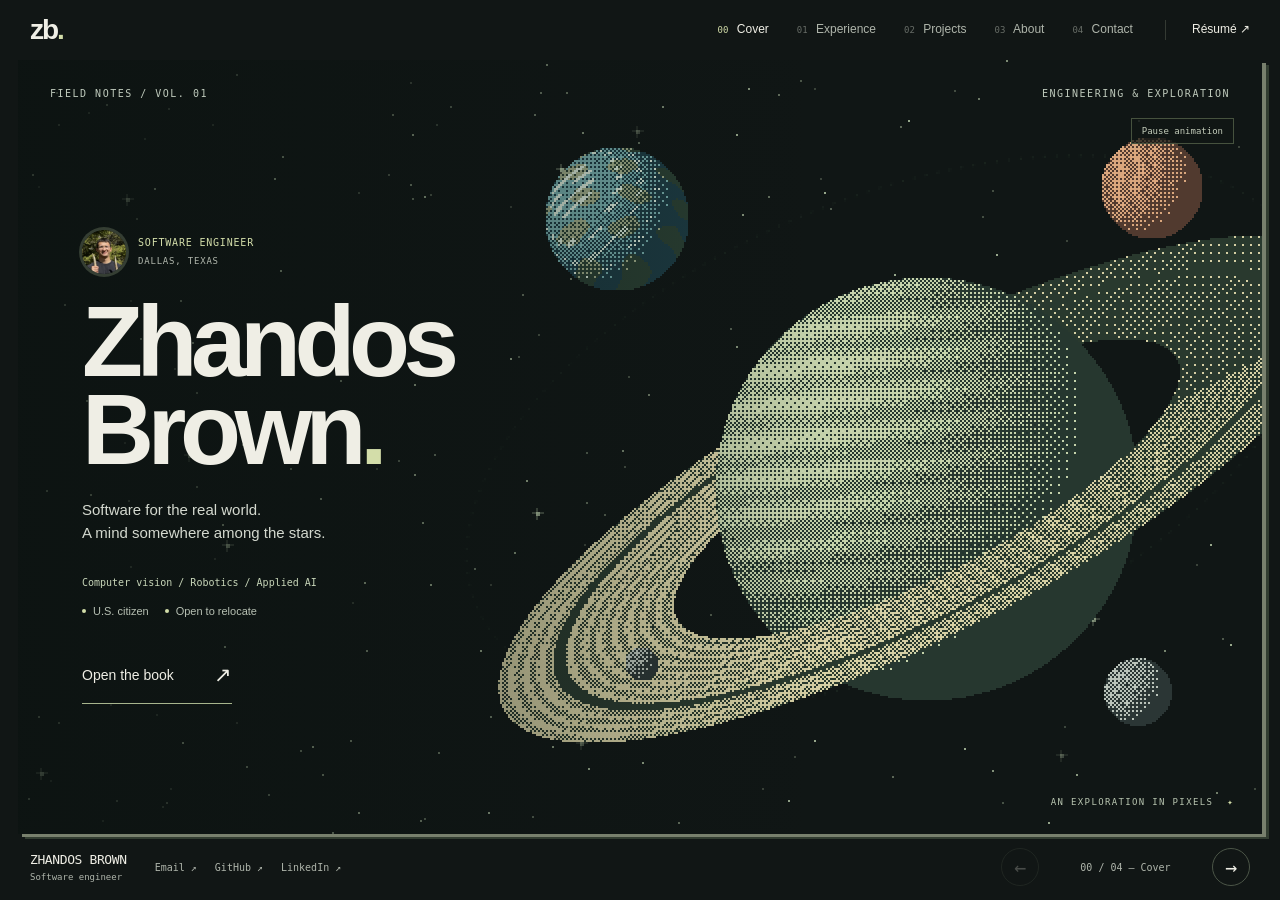
==== index.html @ 2976a990 "Turn portfolio into a book with a full-page pixel solar system" ====
<!doctype html>
<html lang="en">
<head>
  <meta charset="utf-8">
  <meta name="viewport" content="width=device-width, initial-scale=1">
  <meta name="theme-color" content="#141715">
  <meta name="description" content="Zhandos Brown is a software engineer working across mobile applications, robotics, and interactive tools. Explore projects, experience, and technical work.">
  <meta property="og:title" content="Zhandos Brown — Software Engineer">
  <meta property="og:description" content="Mobile applications, robotics, and interactive tools. Selected projects and experience.">
  <meta property="og:type" content="website">
  <title>Zhandos Brown — Software Engineer</title>
  <link rel="icon" type="image/svg+xml" href="data:image/svg+xml,%3Csvg xmlns='http://www.w3.org/2000/svg' viewBox='0 0 64 64'%3E%3Crect width='64' height='64' rx='12' fill='%232d4938'/%3E%3Ctext x='32' y='42' text-anchor='middle' fill='white' font-family='Arial,sans-serif' font-size='29' font-weight='700'%3EZB%3C/text%3E%3C/svg%3E">
  <link rel="stylesheet" href="styles.css?v=20260930-space">
  <link rel="stylesheet" href="book.css?v=20261002-book">
  <script src="book.js?v=20261002-book" defer></script>
  <script src="script.js?v=20261002-book" defer></script>
</head>
<body>
  <a class="skip-link" href="#main">Skip to content</a>
  <header class="site-header">
    <a class="identity" href="#top" aria-label="Zhandos Brown, back to top">zb<span>.</span></a>
    <nav aria-label="Chapters">
      <a href="#top"><span>00</span> Cover</a>
      <a href="#experience"><span>01</span> Experience</a>
      <a href="#projects"><span>02</span> Projects</a>
      <a href="#about"><span>03</span> About</a>
      <a href="#contact"><span>04</span> Contact</a>
    </nav>
    <a class="resume-link" href="Zhandos-Brown-resume.pdf" target="_blank" rel="noopener">Résumé <span aria-hidden="true">↗</span><span class="sr-only"> (PDF, opens in a new tab)</span></a>
  </header>
  <main id="main" aria-label="Portfolio book">
    <section class="intro book-page" id="top" aria-labelledby="intro-title">
      <div class="cover-edition" aria-hidden="true">FIELD NOTES / VOL. 01<span>ENGINEERING &amp; EXPLORATION</span></div>
      <div class="intro-content">
        <div class="hello"><div class="portrait-frame"><img class="portrait" src="zhandos-brown.webp" alt="Portrait of Zhandos Brown" width="900" height="1200" fetchpriority="high"></div><p class="eyebrow">Software engineer<br><span>Dallas, Texas</span></p></div>
        <h1 id="intro-title">Zhandos<br> Brown<span>.</span></h1>
        <p class="intro-copy">Software for the real world.<br>A mind somewhere among the stars.</p>
        <p class="focus">Computer vision / Robotics / Applied AI</p>
        <ul class="availability" aria-label="Location and work eligibility"><li>U.S. citizen</li><li>Open to relocate</li></ul>
        <a class="open-book" href="#experience">Open the book <span aria-hidden="true">↗</span></a>
      </div>
      <figure class="space-scene" aria-label="A full-page pixel-art solar system with a ringed planet, a blue world, a rust-colored planet, moons, and drifting stars">
        <canvas id="space" width="800" height="500" aria-hidden="true"></canvas>
        <figcaption>AN EXPLORATION IN PIXELS<span aria-hidden="true">✦</span></figcaption>
        <button id="motion-toggle" type="button" aria-pressed="false" hidden>Pause animation</button>
      </figure>
    </section>

      <section id="experience" class="section book-page" aria-labelledby="experience-title">
        <div class="section-heading"><p class="eyebrow">01 / Experience</p><h2 id="experience-title">Experience</h2></div>
        <article class="job"><div class="job-heading"><h3 class="entry-title"><img class="brand-logo" src="logos/carpot.ico" alt="" width="36" height="36" loading="lazy" decoding="async"><span class="title-text">BumpAutos <span class="company-note">/ CarPot</span></span></h3><p class="date">Jan – Mar 2026</p></div><p class="role">Software Engineer Co-op, Mobile <span>· Remote</span></p><ul><li>Delivered 30+ React Native screens, translating product requirements and Figma designs into reusable components.</li><li>Built typed GraphQL data flows and secure authentication across a 600+ file TypeScript codebase.</li></ul><p class="stack">React Native · GraphQL · TanStack Query · Redux Toolkit</p></article>
        <article class="job"><div class="job-heading"><h3 class="entry-title"><img class="brand-logo" src="logos/fidelity.ico" alt="" width="36" height="36" loading="lazy" decoding="async"><span class="title-text">Fidelity Investments</span></h3><p class="date">Jun – Aug 2025</p></div><p class="role">Mobile Software Engineer Intern <span>· Merrimack, NH</span></p><ul><li>Reduced document-rendering latency by 70%, from 300 ms to 90 ms, across 100K+ daily sessions in NetBenefits Health.</li><li>Improved offline reliability by migrating GraphQL document APIs to REST across Swift, Java, Node.js, and SQL systems.</li></ul><p class="stack">SwiftUI · Swift · REST APIs · Java · SQL</p></article>
        <article class="job"><div class="job-heading"><h3 class="entry-title"><img class="brand-logo" src="logos/bu.png" alt="" width="36" height="36" loading="lazy" decoding="async"><span class="title-text">Boston University</span></h3><p class="date">Jun 2023 – May 2025</p></div><p class="role">Research Software Engineer <span>· College of Engineering</span></p><ul><li>Built a ROS 2 three-drone perception system on NVIDIA Jetson, processing 500GB+ of daily sensor data with sub-50 ms latency and sub-2 mm localization.</li><li>Achieved 94% road-defect detection accuracy across 50K+ image frames and 64 km using PyTorch and YOLO.</li></ul><p class="stack">ROS 2 · C++ · PyTorch · PCL · Open3D</p><p class="job-context">Autonomous road-assessment work with the 80edays drone systems team.</p></article>
            <article class="job compact"><div class="job-heading"><h3 class="entry-title"><img class="brand-logo" src="logos/spark.png" alt="" width="36" height="36" loading="lazy" decoding="async"><span class="title-text">Spark! Innovation Apprenticeship</span></h3><p class="date">Jan – May 2024</p></div><p class="role">Software Developer, Backend & ML</p><p>Developed traffic-aware route optimization with a deep Q-network trained on 20K trip records, reducing average trip duration by three minutes.</p></article>
            <article class="job compact"><div class="job-heading"><h3 class="entry-title"><img class="brand-logo" src="logos/microsoft.png" alt="" width="36" height="36" loading="lazy" decoding="async"><span class="title-text">Microsoft for Startups</span></h3><p class="date">Sep 2023 – Aug 2024</p></div><p class="role">AI Software Developer</p><p>Received funding to develop applications using large language models.</p></article>
            <article class="job compact"><div class="job-heading"><h3 class="entry-title"><img class="brand-logo" src="logos/nfactorial.ico" alt="" width="36" height="36" loading="lazy" decoding="async"><span class="title-text">nFactorial Incubator</span></h3><p class="date">Jun – Aug 2023</p></div><p class="role">AI Software Developer</p><p>Built and launched MyGapMentor through an incubator that accepted 2.3% of 4,500 applicants. The platform helped 50+ students receive college offers and secured $50K in funding.</p></article>
            <article class="job compact"><div class="job-heading"><h3 class="entry-title"><img class="brand-logo" src="logos/nfactorial.ico" alt="" width="36" height="36" loading="lazy" decoding="async"><span class="title-text">nFactorial Incubator</span></h3><p class="date">Jun – Aug 2022</p></div><p class="role">Software Developer</p><p>Built and launched GeoTab, a Chrome extension for learning flags, capitals, and geography.</p></article>
            <article class="job compact"><div class="job-heading"><h3 class="entry-title"><img class="brand-logo brand-logo-wide" src="logos/ghrcca-wordmark.png" alt="" width="36" height="36" loading="lazy" decoding="async"><span class="title-text">Global Health Research Center of Central Asia</span></h3><p class="date">Jun – Aug 2021</p></div><p class="role">Software Developer Intern</p><p>Developed a research website and digitized 400+ studies to make health research accessible online.</p></article>
            <article class="job compact"><div class="job-heading"><h3 class="entry-title"><img class="brand-logo" src="logos/gradcompleks.png" alt="" width="36" height="36" loading="lazy" decoding="async"><span class="title-text">Gradcompleks Architectural</span></h3><p class="date">Jun – Aug 2020</p></div><p class="role">3D Design Intern</p><p>Modeled 5,600 km² of Kazakhstani terrain in 3ds Max using satellite data and architectural blueprints.</p></article>
      </section>

      <section id="projects" class="section book-page" aria-labelledby="projects-title">
        <div class="section-heading"><p class="eyebrow">02 / Projects</p><h2 id="projects-title">Things I’ve built</h2></div>
        <div class="project-grid">
        <article class="project featured">
          <div class="project-meta"><span>Robotics & visualization</span><span class="project-number" aria-hidden="true">01</span></div>
          <h3 class="entry-title"><a href="https://zhandolia.github.io/kinetic-robotics-studio/"><img class="brand-logo" src="logos/kinetic.svg" alt="" width="36" height="36" loading="lazy" decoding="async"><span class="title-text">Kinetic Robotics Studio</span> <span aria-hidden="true">↗</span></a></h3>
          <p>A browser workspace for exploring synchronized camera and LiDAR data. Two calibrated camera views, 3D point clouds, overlays, and playback make sensor geometry easier to inspect.</p>
          <p class="project-proof">4,488 3D points per frame · 42 shared validation fixtures</p>
          <p class="stack">React <span>·</span> TypeScript <span>·</span> Three.js <span>·</span> Python</p>
        </article>
        <article class="project featured">
          <div class="project-meta"><span>Computer vision & sports</span><span class="project-number" aria-hidden="true">02</span></div>
          <h3 class="entry-title"><a href="https://zhandolia.github.io/ring-dynamics/"><span class="brand-monogram brand-symbol" aria-hidden="true">&#129354;</span><span class="title-text">Ring Dynamics</span> <span aria-hidden="true">↗</span></a></h3>
          <p>A boxing biomechanics and video-analysis platform that tracks strikes and compares fighter performance. C++ and Python inference connects to a Next.js and FastAPI dashboard.</p>
          <p class="project-proof">23 metrics at 60 FPS · 200+ hours of annotated footage</p>
          <p class="stack">Next.js <span>·</span> FastAPI <span>·</span> C++ <span>·</span> Python</p>
        </article>
            <article class="project"><div class="project-meta"><span>Pose estimation &amp; fitness</span><span class="project-number" aria-hidden="true">03</span></div><h3 class="entry-title"><a href="https://zhandolia.github.io/Muscle-Intelligence/"><img class="brand-logo" src="logos/muscle.svg" alt="" width="36" height="36" loading="lazy" decoding="async"><span class="title-text">Muscle Intelligence</span> <span aria-hidden="true">↗</span></a></h3><p>A mobile fitness prototype exploring pose estimation and exercise-form feedback. Try the browser demo with sample videos, prerecorded skeleton overlays, and comparisons between attempts.</p><p class="stack">TensorFlow · OpenCV · React Native</p></article>
            <article class="project"><div class="project-meta"><span>Mobility &amp; mobile</span><span class="project-number" aria-hidden="true">04</span></div><h3 class="entry-title"><a href="drivmi/"><img class="brand-logo brand-logo-wide" src="logos/drivmi.png" alt="" width="60" height="36" loading="lazy" decoding="async"><span class="title-text">DrivMi</span> <span aria-hidden="true">↗</span></a></h3><p>A designated-driver app for getting passengers and their own cars home. Explore rider and driver views, nearby matching, pickup-code confirmation, and a complete sample trip in the browser demo.</p><p class="stack">React Native · Expo · Firebase · Google Maps</p></article>
            <article class="project"><div class="project-meta"><span>Voice AI &amp; storytelling</span><span class="project-number" aria-hidden="true">05</span></div><h3 class="entry-title"><a href="https://zhandolia.github.io/oqiga.ai/"><img class="brand-logo" src="logos/oqiga.ico" alt="" width="36" height="36" loading="lazy" decoding="async"><span class="title-text">OQIGA.AI</span> <span aria-hidden="true">↗</span></a></h3><p>A storytelling platform with a browser story library and device narration, plus a self-hosted parent-voice studio. Awarded <a href="https://seas.harvard.edu/news/day-ai-devices">third place at MakeHarvard 2024</a>, as featured by Harvard SEAS.</p><p class="stack">React · FastAPI · Voice synthesis</p></article>
            <article class="project"><div class="project-meta"><span>Education &amp; opportunity</span><span class="project-number" aria-hidden="true">06</span></div><h3 class="entry-title"><a href="https://zhandolia.github.io/MyGapMentor/"><img class="brand-logo" src="logos/mygapmentor.ico" alt="" width="36" height="36" loading="lazy" decoding="async"><span class="title-text">MyGapMentor</span> <span aria-hidden="true">↗</span></a></h3><p>A gap-year workspace for finding opportunities, building a weekly plan, and tracking applications and accomplishments. Includes daily opportunity feeds and a mentor guide with no API key required.</p><p class="stack">React · Vite · Python · GitHub Actions</p></article>
            <article class="project"><div class="project-meta"><span>Multiplayer &amp; generative AI</span><span class="project-number" aria-hidden="true">07</span></div><h3 class="entry-title"><a href="https://github.com/wjorgensen/funny-game"><img class="brand-logo" src="logos/funnygame.ico" alt="" width="36" height="36" loading="lazy" decoding="async"><span class="title-text">FunnyGame</span> <span aria-hidden="true">↗</span></a></h3><p>A multiplayer storytelling game where prompts become AI-generated images, passed between players for unexpected interpretations.</p><p class="stack">Next.js · Socket.IO · OpenAI API</p></article>
            <article class="project"><div class="project-meta"><span>Geography &amp; learning</span><span class="project-number" aria-hidden="true">08</span></div><h3 class="entry-title"><a href="https://chromewebstore.google.com/detail/geotab/ifcklilffcpllkallhdaanealofknahe"><img class="brand-logo" src="logos/geotab.png" alt="" width="36" height="36" loading="lazy" decoding="async"><span class="title-text">GeoTab</span> <span aria-hidden="true">↗</span></a></h3><p>A Chrome extension that turns learning flags, capitals, and country locations into a geography game.</p><p class="stack">Chrome extension · Geography education</p></article>
            <article class="project"><div class="project-meta"><span>Physics &amp; simulation</span><span class="project-number" aria-hidden="true">09</span></div><h3 class="entry-title"><a href="https://github.com/zhandolia/nbody"><span class="brand-monogram" aria-hidden="true">NB</span><span class="title-text">N-Body Simulation</span> <span aria-hidden="true">↗</span></a></h3><p>A solar-system simulation combining mathematical modeling, planet visuals, and sound.</p><p class="stack">Java · Physics simulation</p></article>
        </div>
      </section>

      <section id="about" class="section book-page" aria-labelledby="about-title">
        <div class="section-heading"><p class="eyebrow">03 / About</p><h2 id="about-title">Beyond the keyboard</h2></div>
        <div class="about-intro"><p>I’m from Kazakhstan and based in Dallas. My path into software began with high school robotics and grew into work on mobile products, computer vision, and tools for understanding the physical world.</p>
        <p>Outside of engineering, I love photography, design, and skiing. I’m drawn to both making things and getting outside to see a little more of the world.</p></div>
        <ul class="interests" aria-label="Personal interests"><li><span aria-hidden="true">▣</span> Photography</li><li><span aria-hidden="true">✳</span> Design</li><li><span aria-hidden="true">△</span> Skiing</li></ul>
        <div class="education"><div><h3 class="entry-title"><img class="brand-logo" src="logos/bu.png" alt="" width="36" height="36" loading="lazy" decoding="async"><span class="title-text">Boston University</span></h3><p>B.S. Applied Mathematics</p></div><span class="date">Class of 2026</span><p class="coursework">Robotics &amp; Autonomous Systems · Linear Algebra · Probability · Mathematical Statistics · Analysis of Variance · Data Science in R · Linear Models · Introduction to Analysis II · Introduction to Stochastic Processes · Foundations of Mathematics</p></div>
        <h3 class="skills-title">Tools I work with</h3>
        <dl class="skills"><div><dt>Languages</dt><dd>TypeScript, JavaScript, Python, C++, Swift, Java, SQL</dd></div><div><dt>Interfaces</dt><dd>React, Next.js, React Native, SwiftUI, Three.js, WebGL</dd></div><div><dt>Backend & data</dt><dd>FastAPI, Node.js, REST, GraphQL, PostgreSQL, NumPy, Pydantic, Zod</dd></div><div><dt>Robotics & tools</dt><dd>ROS 2, PCL, Open3D, Linux, Git, Docker, AWS, automated testing, CI/CD</dd></div></dl>
      </section>

      <section id="contact" class="section contact book-page" aria-labelledby="contact-title">
        <div class="section-heading"><p class="eyebrow">04 / Contact</p><h2 id="contact-title">The next chapter<br>starts with a hello.</h2></div>
        <p>For engineering opportunities, collaborations, or a conversation about something you’re building.</p>
        <a class="email" href="mailto:zhandos@bu.edu">zhandos@bu.edu <span aria-hidden="true">↗</span></a>
        <div class="contact-links"><a href="https://github.com/zhandolia">GitHub</a><a href="https://www.linkedin.com/in/zhanbrown/">LinkedIn</a><a href="Zhandos-Brown-resume.pdf" download>Download résumé <span class="sr-only">(PDF)</span></a></div>
      </section>
  </main>
  <footer class="book-footer">
    <a class="footer-name" href="#top">ZHANDOS BROWN<span>Software engineer</span></a>
    <div class="footer-social"><a href="mailto:zhandos@bu.edu">Email ↗</a><a href="https://github.com/zhandolia">GitHub ↗</a><a href="https://www.linkedin.com/in/zhanbrown/">LinkedIn ↗</a></div>
    <div class="book-controls" hidden>
      <button id="previous-page" type="button" aria-label="Previous page">←</button>
      <span id="page-indicator" aria-live="polite" aria-atomic="true">00 / 04 — Cover</span>
      <button id="next-page" type="button" aria-label="Next page">→</button>
    </div>
  </footer>
</body>
</html>
---- styles.css ----
:root{color-scheme:dark;--bg:#141715;--panel:#1a1e1b;--ink:#eeeee5;--muted:#afb5ab;--accent:#c5dfa5;--line:#343a33;--mono:'Cascadia Code','SFMono-Regular',Consolas,monospace;font-family:Inter,'Segoe UI',Arial,sans-serif;background:var(--bg);color:var(--ink);font-synthesis:none}
*{box-sizing:border-box}html{scroll-behavior:smooth;scroll-padding-top:100px}body{margin:0;font-size:15px;line-height:1.65}a{color:inherit;text-underline-offset:4px;text-decoration-thickness:1px}a:hover{color:var(--accent)}a:focus-visible,button:focus-visible{outline:2px solid var(--accent);outline-offset:5px}button{font:inherit}::selection{background:#c5dfa5;color:#141715}.sr-only{position:absolute;width:1px;height:1px;padding:0;margin:-1px;overflow:hidden;clip:rect(0,0,0,0);white-space:nowrap;border:0}.skip-link{position:fixed;left:20px;top:-80px;padding:10px 18px;background:var(--accent);color:var(--bg);z-index:10}.skip-link:focus{top:10px}
.site-header{max-width:1064px;padding:14px 32px;margin:auto;display:flex;align-items:center;gap:32px;position:sticky;top:0;z-index:5;background:#141715f5;border-bottom:1px solid var(--line);backdrop-filter:blur(12px)}.identity{font-size:28px;font-weight:750;letter-spacing:-2px;line-height:1;text-decoration:none}.identity span,h1>span{color:var(--accent)}nav{display:flex;gap:26px;margin-left:auto}nav a,.resume-link{font-size:13px;text-decoration:none}nav a{color:var(--muted)}nav a[aria-current]{color:var(--accent)}.resume-link{border-left:1px solid var(--line);padding-left:26px}
main{max-width:1000px;margin:auto}.intro{display:grid;grid-template-columns:1.14fr 1fr;gap:8px;align-items:center;padding:46px 0 40px;min-height:450px}.hello{display:flex;align-items:center;gap:16px}.eyebrow{font-family:var(--mono);font-size:11px;line-height:1.8;letter-spacing:.08em;text-transform:uppercase;color:var(--accent);margin:0}.hello .eyebrow span{color:var(--muted);font-size:10px}.portrait-frame{position:relative;width:64px;aspect-ratio:1;border-radius:50%;overflow:hidden;flex-shrink:0;box-shadow:0 0 0 3px #353e33}.portrait{position:absolute;display:block;width:368.182%;max-width:none;height:auto;left:-158.636%;top:-215.909%}h1{font-size:clamp(35px,4.2vw,54px);line-height:1.08;letter-spacing:-2.3px;font-weight:600;margin:23px 0 17px}p{margin:0 0 12px}.intro-copy{max-width:455px;color:var(--muted);font-size:16px;line-height:1.7}.focus{font-family:var(--mono);font-size:11px;color:var(--accent);margin:18px 0 12px}.availability{list-style:none;padding:0;display:flex;flex-wrap:wrap;gap:8px 18px;margin:0;color:var(--muted);font-size:12px}.availability li{display:flex;align-items:center;gap:7px}.availability li:before{content:'';width:4px;height:4px;background:var(--accent);border-radius:50%}.intro-links{display:flex;gap:23px;margin-top:23px;font-size:13px}.intro-links a{text-decoration:none}
.space-scene{position:relative;margin:0;min-width:0;align-self:stretch;display:flex;align-items:center;justify-content:center;flex-direction:column;overflow:hidden}#space{display:block;width:100%;height:auto;image-rendering:pixelated;aspect-ratio:400/340}.space-scene figcaption{position:absolute;bottom:24px;left:0;width:100%;text-align:center;font:10px var(--mono);color:var(--muted);letter-spacing:.03em}.space-scene figcaption span{color:var(--accent);padding-right:8px}#motion-toggle{position:absolute;right:10px;top:8px;background:var(--bg);color:var(--muted);border:1px solid var(--line);padding:5px 8px;font:10px var(--mono);cursor:pointer}#motion-toggle:hover{color:var(--ink);border-color:var(--accent)}[hidden]{display:none!important}
.section{padding:38px 0 12px;border-top:1px solid var(--line)}.section-heading{display:flex;align-items:baseline;justify-content:space-between;gap:20px;margin-bottom:23px}.section-heading .eyebrow{order:2;color:var(--muted);font-size:10px}h2{font-size:25px;font-weight:550;letter-spacing:-.8px;line-height:1.3;margin:0}h3{font-size:16px;line-height:1.4;font-weight:600;margin:0}.entry-title,.entry-title>a{display:flex;align-items:center;gap:12px;min-width:0}.entry-title>a{width:100%;text-decoration:none}.title-text{min-width:0}.entry-title>a>span:last-child:not(.title-text){margin-left:auto;color:var(--muted);font-size:14px}.brand-logo,.brand-monogram{width:32px;height:32px;flex:0 0 32px;object-fit:contain;border-radius:6px;background:#f0f1ea;padding:4px}.brand-logo-wide{width:44px;flex-basis:44px;padding:3px}.brand-monogram{display:inline-flex;justify-content:center;align-items:center;background:#303b2a;color:var(--accent);font:11px var(--mono)}.brand-symbol{font-size:19px;background:#f0f1ea}.company-note{font-weight:400;color:var(--muted)}
.job{position:relative;padding:19px 0 21px 170px;border-bottom:1px solid var(--line)}.job:first-of-type{padding-top:0}.job:last-child{border-bottom:0}.job-heading{display:flex;align-items:center;gap:15px}.date{font-family:var(--mono);font-size:11px;color:var(--muted);white-space:nowrap}.job .date{position:absolute;left:0;top:25px}.job:first-of-type .date{top:6px}.role{font-size:12px;margin:6px 0 9px;color:var(--accent)}.role span{color:var(--muted)}.job ul{margin:0 0 8px;padding-left:16px;color:var(--muted);font-size:13px;line-height:1.65}.job li+li{margin-top:3px}.job.compact>p:not(.role){color:var(--muted);font-size:13px;margin:0;line-height:1.65}.stack{font-family:var(--mono);font-size:10px;line-height:1.8;color:var(--muted);margin:9px 0 0}.job-context{font-size:11px;color:var(--muted);margin:6px 0 0}
.project-grid{display:grid;grid-template-columns:repeat(3,minmax(0,1fr));gap:12px;margin-bottom:20px}.project{display:flex;flex-direction:column;padding:20px 18px;background:var(--panel);border:1px solid var(--line);border-radius:5px;transition:border-color .2s}.project:focus-within,.project:hover{border-color:#789167}.project h3{font-size:14px;margin-bottom:13px}.project p:not(.stack){color:var(--muted);font-size:13px;line-height:1.75;margin:0 0 13px}.project .stack{margin-top:auto;font-size:9px;padding-top:6px}.project .project-proof{color:var(--accent)!important;font-size:10px!important}.project-meta{font:9px var(--mono);display:flex;justify-content:space-between;color:var(--accent);margin-bottom:13px}.project-number{color:var(--muted)}.featured{border-top:2px solid #80976c}.project p a{color:var(--ink)}
.about-intro{display:grid;grid-template-columns:1fr 1fr;gap:30px;color:var(--muted);font-size:14px}.interests{display:flex;list-style:none;gap:12px;padding:0;margin:10px 0 28px}.interests li{border:1px solid var(--line);padding:6px 14px;font:11px var(--mono);color:var(--ink)}.interests span{color:var(--accent);margin-right:8px}.education{display:grid;grid-template-columns:1fr auto;gap:12px;border-top:1px solid var(--line);padding-top:22px;margin-bottom:25px}.education>div>p{font-size:12px;color:var(--muted);margin:6px 0 0 44px}.education>.date{padding-top:8px}.coursework{grid-column:1/-1;color:var(--muted);font-size:11px;line-height:1.9;margin-bottom:0}.skills-title{font-size:13px}.skills{display:grid;grid-template-columns:1fr 1fr;gap:16px 30px;margin:15px 0 28px}.skills dt{font:10px var(--mono);color:var(--accent);margin-bottom:4px}.skills dd{font-size:12px;color:var(--muted);margin:0}
.contact{padding-bottom:30px}.contact>p{color:var(--muted);font-size:13px}.email{display:inline-block;font-size:28px;letter-spacing:-.6px;margin:1px 0 16px;text-decoration:none}.email span{color:var(--accent)}.contact-links{display:flex;gap:24px;font-size:12px}.contact-links a{text-decoration:none}footer{display:flex;justify-content:space-between;padding:22px 0 28px;border-top:1px solid var(--line);color:var(--muted);font:10px var(--mono)}footer a{text-decoration:none}
@media(min-width:1500px){main{max-width:1040px}.site-header{max-width:1104px}.intro{min-height:480px}}
@media(max-width:1100px){main{margin:0 32px}.site-header{margin:0 0}.intro{gap:0}.project-grid{grid-template-columns:repeat(2,minmax(0,1fr))}}
@media(max-width:650px){html{scroll-padding-top:105px}.site-header{padding:12px 20px;gap:14px;flex-wrap:wrap}.identity{font-size:24px}.resume-link{margin-left:auto;border:0;padding:0;font-size:12px}nav{order:3;flex-basis:100%;justify-content:space-between;gap:14px}nav a{font-size:12px}main{margin:0 20px}.intro{grid-template-columns:1fr;padding:28px 0 14px;gap:0;min-height:0}.intro-content{position:relative;z-index:1}h1{font-size:40px;margin-top:20px;letter-spacing:-1.8px}.intro-copy{font-size:14px;max-width:440px}.focus{font-size:10px;line-height:1.9;margin-top:15px}.intro-links{margin-top:18px}.space-scene{height:230px;margin-top:12px}.space-scene canvas{width:320px;max-width:100%;height:272px;flex-shrink:0}.space-scene figcaption{bottom:7px;font-size:9px}#motion-toggle{top:8px;right:0}.section{padding-top:27px}.section-heading{gap:12px;margin-bottom:21px}h2{font-size:23px}.section-heading .eyebrow{font-size:9px;letter-spacing:0}.job{padding:17px 0 19px}.job-heading{display:block}.job .date,.job:first-of-type .date{position:static;font-size:10px;margin:5px 0 0 44px}.role{font-size:11px;margin-top:4px}.job ul,.job.compact>p:not(.role){font-size:12px}.job h3{font-size:14px}.brand-logo-wide{width:32px;flex-basis:32px}.project-grid{gap:10px}.project{padding:16px 14px}.project h3{font-size:14px}.project-grid{grid-template-columns:1fr}.project p:not(.stack){font-size:13px}.project .stack{font-size:10px}.project-meta{font-size:9px}.about-intro{grid-template-columns:1fr;gap:0;font-size:13px}.interests{gap:7px;flex-wrap:wrap;margin-top:7px}.interests li{padding:6px 10px;font-size:10px}.education{gap:8px}.education h3{font-size:14px}.education>.date{font-size:9px}.skills{grid-template-columns:1fr;gap:14px}.email{font-size:26px}.contact-links{gap:18px;font-size:11px}footer{font-size:9px;gap:12px}}
@media(prefers-reduced-motion:reduce){html{scroll-behavior:auto}*,*::before,*::after{transition:none!important}}
---- book.css ----
/* A viewport-sized book, progressively enhanced from readable HTML sections. */
:root { --bg:#111615; --ink:#efeee5; --accent:#d3dda9; }
html { scroll-behavior:auto; }
body { background:var(--bg); }
.site-header { max-width:none; height:60px; padding:0 30px; border:0; background:var(--bg); position:relative; }
nav { gap:28px; }
nav a { font-size:12px; }
nav a span { font:9px var(--mono); opacity:.55; margin-right:5px; }
nav a[aria-current] { color:var(--ink); }
nav a[aria-current] span { color:var(--accent); opacity:1; }
.resume-link { font-size:12px; }
main { max-width:none; margin:0 18px; }
.book-page { background:var(--bg); }
.intro { position:relative; display:block; min-height:calc(100svh - 144px); isolation:isolate; padding:0; overflow:hidden; }
.cover-edition { position:absolute; top:28px; left:32px; right:32px; z-index:2; display:flex; justify-content:space-between; font:10px var(--mono); letter-spacing:.15em; color:#bfcabc; }
.intro-content { position:relative; z-index:2; padding:110px 5vw 55px; width:55%; pointer-events:none; }
.intro-content a { pointer-events:auto; }
.hello { gap:12px; }
.hello .eyebrow { font-size:10px; }
.hello .eyebrow span { font-size:9px; }
.portrait-frame { width:44px; }
h1 { font-family:'Segoe UI',Arial,sans-serif; font-size:clamp(66px,7.8vw,130px); line-height:.88; letter-spacing:-.065em; font-weight:600; margin:24px 0; }
.intro-copy { color:#d4d9cf; font-size:15px; line-height:1.55; }
.focus { font-size:10px; color:#c7d5b8; margin:19px 0 10px; }
.availability { color:#b7c0b3; font-size:11px; gap:16px; }
.open-book { display:inline-flex; gap:40px; align-items:center; margin-top:28px; padding:10px 0; border-bottom:1px solid #a7b58d; color:var(--ink); text-decoration:none; font-size:14px; }
.open-book span { font-size:21px; }
.space-scene { position:absolute; inset:0; width:100%; height:100%; margin:0; z-index:0; display:block; background:#101615; }
.space-scene:after { content:''; position:absolute; inset:0; background:linear-gradient(90deg,rgba(12,19,17,.78),transparent 65%); pointer-events:none; }
#space { width:100%; height:100%; max-width:none; aspect-ratio:auto; image-rendering:pixelated; }
.space-scene figcaption { left:auto; width:auto; right:28px; bottom:27px; z-index:1; color:#b8c5b0; font-size:9px; letter-spacing:.15em; }
.space-scene figcaption span { padding:0 0 0 14px; }
#motion-toggle { z-index:3; top:58px; right:28px; background:#101615bf; font-size:9px; border-color:#46523e; color:#c3ccba; padding:7px 10px; }
.book-footer { margin:0; border:0; padding:0 30px; height:66px; display:flex; align-items:center; gap:28px; }
.footer-name { font-size:13px; letter-spacing:-.03em; color:var(--ink); }
.footer-name span { color:var(--muted); font-size:9px; letter-spacing:0; display:block; margin-top:5px; }
.footer-social { display:flex; gap:18px; margin-right:auto; font-size:10px; }
.book-controls { display:flex; align-items:center; gap:14px; margin-left:auto; }
.book-controls button { display:grid; place-items:center; width:38px; height:38px; border:1px solid #4b5547; border-radius:50%; background:transparent; color:var(--ink); font-size:20px; cursor:pointer; }
.book-controls button:hover:not(:disabled) { background:var(--accent); color:var(--bg); }
.book-controls button:disabled { opacity:.25; cursor:default; }
#page-indicator { min-width:145px; text-align:center; font:10px var(--mono); color:var(--muted); }
/* Paper chapters retain ordinary scroll access to every entry. */
.section.book-page { --bg:#e7e5d9; --panel:#e1e0d3; --ink:#202c28; --muted:#55615a; --accent:#405e40; --line:#c2c7b7; color-scheme:light; color:var(--ink); background:var(--bg); padding:40px clamp(24px,5vw,90px) 70px; border:0; }
.section.book-page::selection { background:#405e40; color:white; }
.section-heading { margin-bottom:30px; padding-bottom:23px; border-bottom:1px solid var(--line); }
h2 { font-family:Georgia,'Times New Roman',serif; font-size:clamp(36px,4vw,60px); font-weight:400; letter-spacing:-.045em; }
.section-heading .eyebrow { font-size:10px; }
.job { max-width:1100px; padding-left:180px; }
.job .date { font-size:10px; }
.job h3 { font-size:17px; }
.job ul,.job.compact>p:not(.role) { font-size:14px; }
.role { font-size:12px; }
.stack { font-size:10px; }
.project-grid { grid-template-columns:repeat(3,minmax(0,1fr)); gap:16px; }
.project { padding:22px; background:transparent; border-radius:0; border:1px solid var(--line); }
.project h3 { font-size:16px; }
.project .stack { font-size:10px; }
.project p:not(.stack) { font-size:14px; line-height:1.65; }
.brand-monogram { background:#cad0b9; color:#334431; }
.brand-symbol { background:#f0f1ea; }
.brand-logo { background:#f5f4eb; }
.about-intro { font-size:16px; line-height:1.8; max-width:1050px; gap:45px; }
.interests { margin:22px 0 32px; gap:16px; }
.interests li { padding:16px 25px; font-size:14px; }
.interests span { font-size:23px; vertical-align:middle; }
.education { margin-top:22px; }
.coursework { font-size:12px; }
.skills dd { font-size:13px; }
.section.contact { background:#d1dcad; --line:#a8b88a; --accent:#30442a; }
.contact .section-heading { display:block; border:0; margin-top:4vh; }
.contact .section-heading .eyebrow { margin-bottom:45px; }
.contact h2 { font-size:clamp(52px,6.7vw,100px); line-height:1.02; }
.contact>p { font-size:15px; max-width:470px; margin-top:25px; }
.contact .email { font-size:clamp(28px,4vw,48px); margin:12px 0 28px; }
.contact-links { font-size:13px; }
/* Only JS enables the fixed book. With JS unavailable this is a normal document. */
.book-ready { height:100dvh; overflow:hidden; }
.book-ready #main { position:relative; height:calc(100dvh - 126px); perspective:2000px; isolation:isolate; overflow:hidden; background:#060b08; box-shadow:4px 3px 0 #78806d,7px 5px 0 #323d31; }
.book-ready .book-page { position:absolute; inset:0; min-height:0; height:100%; overflow:auto; overscroll-behavior:contain; scrollbar-width:thin; scrollbar-color:#849175 transparent; transform-origin:0 50%; backface-visibility:hidden; }
.book-ready .intro { overflow:auto; }
.book-ready .intro-content { min-height:100%; display:flex; flex-direction:column; align-items:flex-start; justify-content:center; padding-top:85px; padding-bottom:45px; }
.book-ready .intro-content>* { flex-shrink:0; }
.book-ready .space-scene { position:fixed; }
.book-ready .book-page:focus { outline:none; }
.book-ready .book-page.is-turning { pointer-events:none; }
@media(min-width:1500px) { .intro-content { width:50%; }.book-ready .intro-content { padding-left:7vw; } }
@media(max-width:1000px) { nav { gap:16px; }.project-grid { grid-template-columns:repeat(2,minmax(0,1fr)); }.footer-name span { display:none; }.footer-social { gap:12px; }.intro-content { width:60%; }h1 { font-size:90px; }.job { padding-left:145px; } }
@media(max-width:700px) {
  .site-header { padding:0 18px; height:94px; gap:8px; align-content:center; flex-wrap:wrap; }
  nav { flex-basis:100%; order:3; justify-content:space-between; gap:8px; margin:5px 0 0; }
  nav a { font-size:11px; }nav a span { display:none; }
  .resume-link { border:0; padding:0; margin-left:auto; font-size:11px; }
  main { margin:0 8px; }
  .book-ready #main { height:calc(100dvh - 160px); box-shadow:2px 2px 0 #78806d,4px 4px 0 #323d31; }
  .intro { min-height:650px; }
  .cover-edition { top:19px; left:20px; right:20px; font-size:8px; letter-spacing:.1em; }
  .cover-edition span { display:none; }
  .book-ready .intro-content,.intro-content { padding:220px 24px 28px; width:100%; min-height:100%; justify-content:flex-end; }
  .hello { gap:10px; }.hello .eyebrow { font-size:8px; }.hello .eyebrow span { font-size:8px; }.portrait-frame { width:36px; }
  h1 { font-size:64px; margin:18px 0; letter-spacing:-.055em; }
  h1 br { display:none; }h1 br:after { content:' '; }
  .intro-copy { font-size:13px; margin-bottom:4px; }
  .focus { font-size:9px; margin:12px 0 8px; }.availability { font-size:10px; gap:14px; }
  .open-book { margin-top:16px; padding:4px 0; font-size:12px; gap:25px; }
  .space-scene:after { background:linear-gradient(0deg,#101615 6%,rgba(16,22,21,.93) 33%,transparent 77%); }
  #space { width:100%; max-width:none; height:100%; }
  .space-scene figcaption { display:none; }
  #motion-toggle { top:43px; right:18px; font-size:8px; padding:6px; }
  .book-footer { height:66px; padding:0 17px; gap:8px; }.footer-name { font-size:10px; }.footer-social { display:none; }
  .book-controls { gap:8px; }.book-controls button { width:32px; height:32px; font-size:18px; }#page-indicator { min-width:100px; font-size:9px; }
  .section.book-page { padding:24px 22px 45px; }
  .section-heading { display:block; padding-bottom:18px; margin-bottom:23px; }.section-heading .eyebrow { margin-bottom:10px; font-size:9px; }
  h2 { font-size:39px; }
  .job { padding-left:0; }.job-heading { display:block; }.job .date,.job:first-of-type .date { position:static; margin:5px 0 0 44px; }.job h3 { font-size:15px; }.job .date { font-size:10px; }.job ul,.job.compact>p:not(.role) { font-size:13px; }
  .project-grid { grid-template-columns:1fr; gap:15px; }.project { padding:18px; }.project h3 { font-size:16px; }.project p:not(.stack) { font-size:14px; }
  .about-intro { grid-template-columns:1fr; font-size:14px; gap:5px; }.interests { gap:8px; }.interests li { font-size:11px; padding:8px 11px; }.interests span { font-size:17px; }
  .education { grid-template-columns:1fr; }.education>.date { padding:0; margin-left:44px; }.coursework { font-size:11px; }.skills { grid-template-columns:1fr; }
  .contact .section-heading { margin-top:2vh; }.contact .section-heading .eyebrow { margin-bottom:35px; }.contact h2 { font-size:48px; }.contact>p { font-size:14px; }.contact .email { font-size:27px; }.contact-links { flex-wrap:wrap; gap:18px; font-size:12px; }
}
@media(max-width:380px) { h1 { font-size:53px; }.book-ready .intro-content { padding-left:20px; padding-right:20px; }.footer-name { display:none; }.book-controls { margin:auto; } }
@media(max-height:740px) and (min-width:701px) { .book-ready .intro-content { padding-top:65px; padding-bottom:20px; }h1 { font-size:76px; margin:15px 0; }.open-book { margin-top:12px; }.intro-copy { font-size:13px; }.focus { margin-top:10px; } }
@media print { .book-ready { height:auto; overflow:visible; }.book-ready #main { height:auto; box-shadow:none; }.book-ready .book-page { position:relative; height:auto; overflow:visible; display:block!important; break-before:page; }.site-header,.book-footer,#motion-toggle { display:none; } }
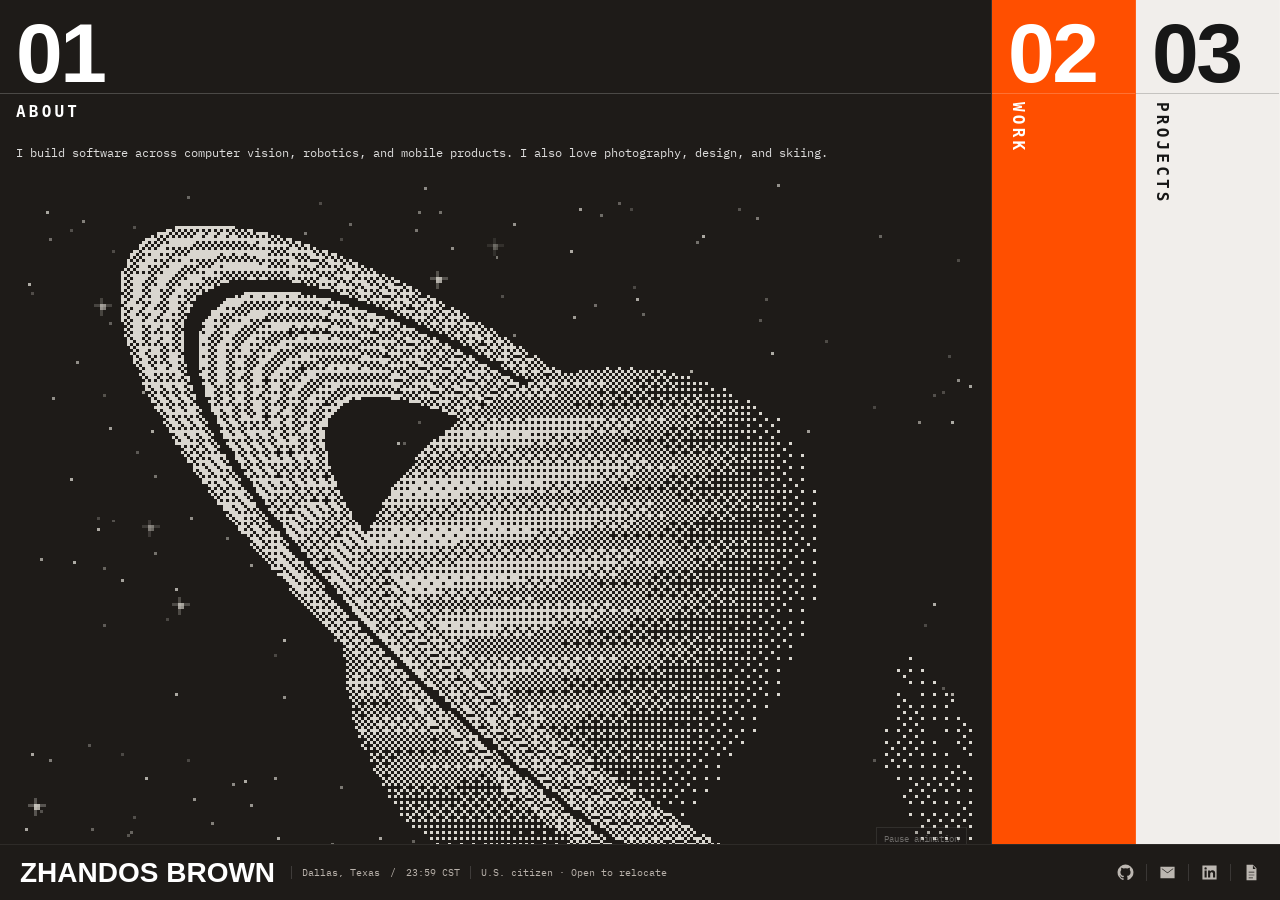
==== commit 4efae325: "Match reference with About Work Projects accordion panels" ====
--- a/index.html
+++ b/index.html
@@ -3,114 +3,52 @@
 <head>
   <meta charset="utf-8">
   <meta name="viewport" content="width=device-width, initial-scale=1">
-  <meta name="theme-color" content="#141715">
+  <meta name="theme-color" content="#1e1b18">
   <meta name="description" content="Zhandos Brown is a software engineer working across mobile applications, robotics, and interactive tools. Explore projects, experience, and technical work.">
   <meta property="og:title" content="Zhandos Brown — Software Engineer">
   <meta property="og:description" content="Mobile applications, robotics, and interactive tools. Selected projects and experience.">
   <meta property="og:type" content="website">
   <title>Zhandos Brown — Software Engineer</title>
   <link rel="icon" type="image/svg+xml" href="data:image/svg+xml,%3Csvg xmlns='http://www.w3.org/2000/svg' viewBox='0 0 64 64'%3E%3Crect width='64' height='64' rx='12' fill='%232d4938'/%3E%3Ctext x='32' y='42' text-anchor='middle' fill='white' font-family='Arial,sans-serif' font-size='29' font-weight='700'%3EZB%3C/text%3E%3C/svg%3E">
-  <link rel="stylesheet" href="styles.css?v=20260930-space">
-  <link rel="stylesheet" href="book.css?v=20261002-book">
-  <script src="book.js?v=20261002-book" defer></script>
-  <script src="script.js?v=20261002-book" defer></script>
+  <link rel="stylesheet" href="panels.css?v=20261002-panels">
+  <script src="panels.js?v=20261002-panels" defer></script>
+  <script src="script.js?v=20261002-panels" defer></script>
 </head>
 <body>
-  <a class="skip-link" href="#main">Skip to content</a>
-  <header class="site-header">
-    <a class="identity" href="#top" aria-label="Zhandos Brown, back to top">zb<span>.</span></a>
-    <nav aria-label="Chapters">
-      <a href="#top"><span>00</span> Cover</a>
-      <a href="#experience"><span>01</span> Experience</a>
-      <a href="#projects"><span>02</span> Projects</a>
-      <a href="#about"><span>03</span> About</a>
-      <a href="#contact"><span>04</span> Contact</a>
-    </nav>
-    <a class="resume-link" href="Zhandos-Brown-resume.pdf" target="_blank" rel="noopener">Résumé <span aria-hidden="true">↗</span><span class="sr-only"> (PDF, opens in a new tab)</span></a>
-  </header>
-  <main id="main" aria-label="Portfolio book">
-    <section class="intro book-page" id="top" aria-labelledby="intro-title">
-      <div class="cover-edition" aria-hidden="true">FIELD NOTES / VOL. 01<span>ENGINEERING &amp; EXPLORATION</span></div>
-      <div class="intro-content">
-        <div class="hello"><div class="portrait-frame"><img class="portrait" src="zhandos-brown.webp" alt="Portrait of Zhandos Brown" width="900" height="1200" fetchpriority="high"></div><p class="eyebrow">Software engineer<br><span>Dallas, Texas</span></p></div>
-        <h1 id="intro-title">Zhandos<br> Brown<span>.</span></h1>
-        <p class="intro-copy">Software for the real world.<br>A mind somewhere among the stars.</p>
-        <p class="focus">Computer vision / Robotics / Applied AI</p>
-        <ul class="availability" aria-label="Location and work eligibility"><li>U.S. citizen</li><li>Open to relocate</li></ul>
-        <a class="open-book" href="#experience">Open the book <span aria-hidden="true">↗</span></a>
-      </div>
-      <figure class="space-scene" aria-label="A full-page pixel-art solar system with a ringed planet, a blue world, a rust-colored planet, moons, and drifting stars">
-        <canvas id="space" width="800" height="500" aria-hidden="true"></canvas>
-        <figcaption>AN EXPLORATION IN PIXELS<span aria-hidden="true">✦</span></figcaption>
-        <button id="motion-toggle" type="button" aria-pressed="false" hidden>Pause animation</button>
-      </figure>
-    </section>
-
-      <section id="experience" class="section book-page" aria-labelledby="experience-title">
-        <div class="section-heading"><p class="eyebrow">01 / Experience</p><h2 id="experience-title">Experience</h2></div>
-        <article class="job"><div class="job-heading"><h3 class="entry-title"><img class="brand-logo" src="logos/carpot.ico" alt="" width="36" height="36" loading="lazy" decoding="async"><span class="title-text">BumpAutos <span class="company-note">/ CarPot</span></span></h3><p class="date">Jan – Mar 2026</p></div><p class="role">Software Engineer Co-op, Mobile <span>· Remote</span></p><ul><li>Delivered 30+ React Native screens, translating product requirements and Figma designs into reusable components.</li><li>Built typed GraphQL data flows and secure authentication across a 600+ file TypeScript codebase.</li></ul><p class="stack">React Native · GraphQL · TanStack Query · Redux Toolkit</p></article>
-        <article class="job"><div class="job-heading"><h3 class="entry-title"><img class="brand-logo" src="logos/fidelity.ico" alt="" width="36" height="36" loading="lazy" decoding="async"><span class="title-text">Fidelity Investments</span></h3><p class="date">Jun – Aug 2025</p></div><p class="role">Mobile Software Engineer Intern <span>· Merrimack, NH</span></p><ul><li>Reduced document-rendering latency by 70%, from 300 ms to 90 ms, across 100K+ daily sessions in NetBenefits Health.</li><li>Improved offline reliability by migrating GraphQL document APIs to REST across Swift, Java, Node.js, and SQL systems.</li></ul><p class="stack">SwiftUI · Swift · REST APIs · Java · SQL</p></article>
-        <article class="job"><div class="job-heading"><h3 class="entry-title"><img class="brand-logo" src="logos/bu.png" alt="" width="36" height="36" loading="lazy" decoding="async"><span class="title-text">Boston University</span></h3><p class="date">Jun 2023 – May 2025</p></div><p class="role">Research Software Engineer <span>· College of Engineering</span></p><ul><li>Built a ROS 2 three-drone perception system on NVIDIA Jetson, processing 500GB+ of daily sensor data with sub-50 ms latency and sub-2 mm localization.</li><li>Achieved 94% road-defect detection accuracy across 50K+ image frames and 64 km using PyTorch and YOLO.</li></ul><p class="stack">ROS 2 · C++ · PyTorch · PCL · Open3D</p><p class="job-context">Autonomous road-assessment work with the 80edays drone systems team.</p></article>
-            <article class="job compact"><div class="job-heading"><h3 class="entry-title"><img class="brand-logo" src="logos/spark.png" alt="" width="36" height="36" loading="lazy" decoding="async"><span class="title-text">Spark! Innovation Apprenticeship</span></h3><p class="date">Jan – May 2024</p></div><p class="role">Software Developer, Backend & ML</p><p>Developed traffic-aware route optimization with a deep Q-network trained on 20K trip records, reducing average trip duration by three minutes.</p></article>
-            <article class="job compact"><div class="job-heading"><h3 class="entry-title"><img class="brand-logo" src="logos/microsoft.png" alt="" width="36" height="36" loading="lazy" decoding="async"><span class="title-text">Microsoft for Startups</span></h3><p class="date">Sep 2023 – Aug 2024</p></div><p class="role">AI Software Developer</p><p>Received funding to develop applications using large language models.</p></article>
-            <article class="job compact"><div class="job-heading"><h3 class="entry-title"><img class="brand-logo" src="logos/nfactorial.ico" alt="" width="36" height="36" loading="lazy" decoding="async"><span class="title-text">nFactorial Incubator</span></h3><p class="date">Jun – Aug 2023</p></div><p class="role">AI Software Developer</p><p>Built and launched MyGapMentor through an incubator that accepted 2.3% of 4,500 applicants. The platform helped 50+ students receive college offers and secured $50K in funding.</p></article>
-            <article class="job compact"><div class="job-heading"><h3 class="entry-title"><img class="brand-logo" src="logos/nfactorial.ico" alt="" width="36" height="36" loading="lazy" decoding="async"><span class="title-text">nFactorial Incubator</span></h3><p class="date">Jun – Aug 2022</p></div><p class="role">Software Developer</p><p>Built and launched GeoTab, a Chrome extension for learning flags, capitals, and geography.</p></article>
-            <article class="job compact"><div class="job-heading"><h3 class="entry-title"><img class="brand-logo brand-logo-wide" src="logos/ghrcca-wordmark.png" alt="" width="36" height="36" loading="lazy" decoding="async"><span class="title-text">Global Health Research Center of Central Asia</span></h3><p class="date">Jun – Aug 2021</p></div><p class="role">Software Developer Intern</p><p>Developed a research website and digitized 400+ studies to make health research accessible online.</p></article>
-            <article class="job compact"><div class="job-heading"><h3 class="entry-title"><img class="brand-logo" src="logos/gradcompleks.png" alt="" width="36" height="36" loading="lazy" decoding="async"><span class="title-text">Gradcompleks Architectural</span></h3><p class="date">Jun – Aug 2020</p></div><p class="role">3D Design Intern</p><p>Modeled 5,600 km² of Kazakhstani terrain in 3ds Max using satellite data and architectural blueprints.</p></article>
-      </section>
-
-      <section id="projects" class="section book-page" aria-labelledby="projects-title">
-        <div class="section-heading"><p class="eyebrow">02 / Projects</p><h2 id="projects-title">Things I’ve built</h2></div>
-        <div class="project-grid">
-        <article class="project featured">
-          <div class="project-meta"><span>Robotics & visualization</span><span class="project-number" aria-hidden="true">01</span></div>
-          <h3 class="entry-title"><a href="https://zhandolia.github.io/kinetic-robotics-studio/"><img class="brand-logo" src="logos/kinetic.svg" alt="" width="36" height="36" loading="lazy" decoding="async"><span class="title-text">Kinetic Robotics Studio</span> <span aria-hidden="true">↗</span></a></h3>
-          <p>A browser workspace for exploring synchronized camera and LiDAR data. Two calibrated camera views, 3D point clouds, overlays, and playback make sensor geometry easier to inspect.</p>
-          <p class="project-proof">4,488 3D points per frame · 42 shared validation fixtures</p>
-          <p class="stack">React <span>·</span> TypeScript <span>·</span> Three.js <span>·</span> Python</p>
-        </article>
-        <article class="project featured">
-          <div class="project-meta"><span>Computer vision & sports</span><span class="project-number" aria-hidden="true">02</span></div>
-          <h3 class="entry-title"><a href="https://zhandolia.github.io/ring-dynamics/"><span class="brand-monogram brand-symbol" aria-hidden="true">&#129354;</span><span class="title-text">Ring Dynamics</span> <span aria-hidden="true">↗</span></a></h3>
-          <p>A boxing biomechanics and video-analysis platform that tracks strikes and compares fighter performance. C++ and Python inference connects to a Next.js and FastAPI dashboard.</p>
-          <p class="project-proof">23 metrics at 60 FPS · 200+ hours of annotated footage</p>
-          <p class="stack">Next.js <span>·</span> FastAPI <span>·</span> C++ <span>·</span> Python</p>
-        </article>
-            <article class="project"><div class="project-meta"><span>Pose estimation &amp; fitness</span><span class="project-number" aria-hidden="true">03</span></div><h3 class="entry-title"><a href="https://zhandolia.github.io/Muscle-Intelligence/"><img class="brand-logo" src="logos/muscle.svg" alt="" width="36" height="36" loading="lazy" decoding="async"><span class="title-text">Muscle Intelligence</span> <span aria-hidden="true">↗</span></a></h3><p>A mobile fitness prototype exploring pose estimation and exercise-form feedback. Try the browser demo with sample videos, prerecorded skeleton overlays, and comparisons between attempts.</p><p class="stack">TensorFlow · OpenCV · React Native</p></article>
-            <article class="project"><div class="project-meta"><span>Mobility &amp; mobile</span><span class="project-number" aria-hidden="true">04</span></div><h3 class="entry-title"><a href="drivmi/"><img class="brand-logo brand-logo-wide" src="logos/drivmi.png" alt="" width="60" height="36" loading="lazy" decoding="async"><span class="title-text">DrivMi</span> <span aria-hidden="true">↗</span></a></h3><p>A designated-driver app for getting passengers and their own cars home. Explore rider and driver views, nearby matching, pickup-code confirmation, and a complete sample trip in the browser demo.</p><p class="stack">React Native · Expo · Firebase · Google Maps</p></article>
-            <article class="project"><div class="project-meta"><span>Voice AI &amp; storytelling</span><span class="project-number" aria-hidden="true">05</span></div><h3 class="entry-title"><a href="https://zhandolia.github.io/oqiga.ai/"><img class="brand-logo" src="logos/oqiga.ico" alt="" width="36" height="36" loading="lazy" decoding="async"><span class="title-text">OQIGA.AI</span> <span aria-hidden="true">↗</span></a></h3><p>A storytelling platform with a browser story library and device narration, plus a self-hosted parent-voice studio. Awarded <a href="https://seas.harvard.edu/news/day-ai-devices">third place at MakeHarvard 2024</a>, as featured by Harvard SEAS.</p><p class="stack">React · FastAPI · Voice synthesis</p></article>
-            <article class="project"><div class="project-meta"><span>Education &amp; opportunity</span><span class="project-number" aria-hidden="true">06</span></div><h3 class="entry-title"><a href="https://zhandolia.github.io/MyGapMentor/"><img class="brand-logo" src="logos/mygapmentor.ico" alt="" width="36" height="36" loading="lazy" decoding="async"><span class="title-text">MyGapMentor</span> <span aria-hidden="true">↗</span></a></h3><p>A gap-year workspace for finding opportunities, building a weekly plan, and tracking applications and accomplishments. Includes daily opportunity feeds and a mentor guide with no API key required.</p><p class="stack">React · Vite · Python · GitHub Actions</p></article>
-            <article class="project"><div class="project-meta"><span>Multiplayer &amp; generative AI</span><span class="project-number" aria-hidden="true">07</span></div><h3 class="entry-title"><a href="https://github.com/wjorgensen/funny-game"><img class="brand-logo" src="logos/funnygame.ico" alt="" width="36" height="36" loading="lazy" decoding="async"><span class="title-text">FunnyGame</span> <span aria-hidden="true">↗</span></a></h3><p>A multiplayer storytelling game where prompts become AI-generated images, passed between players for unexpected interpretations.</p><p class="stack">Next.js · Socket.IO · OpenAI API</p></article>
-            <article class="project"><div class="project-meta"><span>Geography &amp; learning</span><span class="project-number" aria-hidden="true">08</span></div><h3 class="entry-title"><a href="https://chromewebstore.google.com/detail/geotab/ifcklilffcpllkallhdaanealofknahe"><img class="brand-logo" src="logos/geotab.png" alt="" width="36" height="36" loading="lazy" decoding="async"><span class="title-text">GeoTab</span> <span aria-hidden="true">↗</span></a></h3><p>A Chrome extension that turns learning flags, capitals, and country locations into a geography game.</p><p class="stack">Chrome extension · Geography education</p></article>
-            <article class="project"><div class="project-meta"><span>Physics &amp; simulation</span><span class="project-number" aria-hidden="true">09</span></div><h3 class="entry-title"><a href="https://github.com/zhandolia/nbody"><span class="brand-monogram" aria-hidden="true">NB</span><span class="title-text">N-Body Simulation</span> <span aria-hidden="true">↗</span></a></h3><p>A solar-system simulation combining mathematical modeling, planet visuals, and sound.</p><p class="stack">Java · Physics simulation</p></article>
-        </div>
-      </section>
-
-      <section id="about" class="section book-page" aria-labelledby="about-title">
-        <div class="section-heading"><p class="eyebrow">03 / About</p><h2 id="about-title">Beyond the keyboard</h2></div>
-        <div class="about-intro"><p>I’m from Kazakhstan and based in Dallas. My path into software began with high school robotics and grew into work on mobile products, computer vision, and tools for understanding the physical world.</p>
+  <h1 class="sr-only">Zhandos Brown — Software Engineer</h1>
+  <a class="skip-link" href="#about-content">Skip to content</a>
+  <main class="panels" aria-label="Portfolio">
+    <section class="panel about-panel" id="about">
+      <h2><button class="panel-tab" type="button" aria-expanded="true" aria-controls="about-content"><span class="panel-number">01</span><span class="panel-label">About</span></button></h2>
+      <div class="panel-content" id="about-content" tabindex="0" role="region" aria-label="About">
+        <p class="about-lead">I build software across computer vision, robotics, and mobile products. I also love photography, design, and skiing.</p>
+        <figure class="space-scene" aria-label="An animated, dithered ringed planet in space"><canvas id="space" width="800" height="500" aria-hidden="true"></canvas><button id="motion-toggle" type="button" aria-pressed="false" hidden>Pause animation</button></figure>
+        <div class="about-details"><div class="portrait-frame"><img class="portrait" src="zhandos-brown.webp" alt="Zhandos Brown" width="900" height="1200" loading="lazy"></div><div class="about-intro"><p>I’m from Kazakhstan and based in Dallas. My path into software began with high school robotics and grew into work on mobile products, computer vision, and tools for understanding the physical world.</p>
         <p>Outside of engineering, I love photography, design, and skiing. I’m drawn to both making things and getting outside to see a little more of the world.</p></div>
         <ul class="interests" aria-label="Personal interests"><li><span aria-hidden="true">▣</span> Photography</li><li><span aria-hidden="true">✳</span> Design</li><li><span aria-hidden="true">△</span> Skiing</li></ul>
         <div class="education"><div><h3 class="entry-title"><img class="brand-logo" src="logos/bu.png" alt="" width="36" height="36" loading="lazy" decoding="async"><span class="title-text">Boston University</span></h3><p>B.S. Applied Mathematics</p></div><span class="date">Class of 2026</span><p class="coursework">Robotics &amp; Autonomous Systems · Linear Algebra · Probability · Mathematical Statistics · Analysis of Variance · Data Science in R · Linear Models · Introduction to Analysis II · Introduction to Stochastic Processes · Foundations of Mathematics</p></div>
         <h3 class="skills-title">Tools I work with</h3>
         <dl class="skills"><div><dt>Languages</dt><dd>TypeScript, JavaScript, Python, C++, Swift, Java, SQL</dd></div><div><dt>Interfaces</dt><dd>React, Next.js, React Native, SwiftUI, Three.js, WebGL</dd></div><div><dt>Backend & data</dt><dd>FastAPI, Node.js, REST, GraphQL, PostgreSQL, NumPy, Pydantic, Zod</dd></div><div><dt>Robotics & tools</dt><dd>ROS 2, PCL, Open3D, Linux, Git, Docker, AWS, automated testing, CI/CD</dd></div></dl>
-      </section>
-
-      <section id="contact" class="section contact book-page" aria-labelledby="contact-title">
-        <div class="section-heading"><p class="eyebrow">04 / Contact</p><h2 id="contact-title">The next chapter<br>starts with a hello.</h2></div>
-        <p>For engineering opportunities, collaborations, or a conversation about something you’re building.</p>
-        <a class="email" href="mailto:zhandos@bu.edu">zhandos@bu.edu <span aria-hidden="true">↗</span></a>
-        <div class="contact-links"><a href="https://github.com/zhandolia">GitHub</a><a href="https://www.linkedin.com/in/zhanbrown/">LinkedIn</a><a href="Zhandos-Brown-resume.pdf" download>Download résumé <span class="sr-only">(PDF)</span></a></div>
-      </section>
+      <p class="eligibility">Dallas, Texas <span>U.S. citizen</span><span>Open to relocate</span></p></div>
+      </div>
+    </section>
+    <section class="panel work-panel" id="work">
+      <h2><button class="panel-tab" type="button" aria-expanded="false" aria-controls="work-content"><span class="panel-number">02</span><span class="panel-label">Work</span></button></h2>
+      <div class="panel-content" id="work-content" tabindex="0" role="region" aria-label="Work"><div class="timeline"><article class="job"><div class="job-stamp"><span>Mar 2026</span><img class="brand-logo" src="logos/carpot.ico" alt="" width="36" height="36" loading="lazy" decoding="async"><span>Jan 2026</span></div><div class="job-copy"><h3>BumpAutos <span class="company-note">/ CarPot</span> <span class="role">| Software Engineer Co-op, Mobile <span>· Remote</span></span></h3><ul><li>Delivered 30+ React Native screens, translating product requirements and Figma designs into reusable components.</li><li>Built typed GraphQL data flows and secure authentication across a 600+ file TypeScript codebase.</li></ul><p class="stack">React Native · GraphQL · TanStack Query · Redux Toolkit</p></div></article><article class="job"><div class="job-stamp"><span>Aug 2025</span><img class="brand-logo" src="logos/fidelity.ico" alt="" width="36" height="36" loading="lazy" decoding="async"><span>Jun 2025</span></div><div class="job-copy"><h3>Fidelity Investments <span class="role">| Mobile Software Engineer Intern <span>· Merrimack, NH</span></span></h3><ul><li>Reduced document-rendering latency by 70%, from 300 ms to 90 ms, across 100K+ daily sessions in NetBenefits Health.</li><li>Improved offline reliability by migrating GraphQL document APIs to REST across Swift, Java, Node.js, and SQL systems.</li></ul><p class="stack">SwiftUI · Swift · REST APIs · Java · SQL</p></div></article><article class="job"><div class="job-stamp"><span>May 2025</span><img class="brand-logo" src="logos/bu.png" alt="" width="36" height="36" loading="lazy" decoding="async"><span>Jun 2023</span></div><div class="job-copy"><h3>Boston University <span class="role">| Research Software Engineer <span>· College of Engineering</span></span></h3><ul><li>Built a ROS 2 three-drone perception system on NVIDIA Jetson, processing 500GB+ of daily sensor data with sub-50 ms latency and sub-2 mm localization.</li><li>Achieved 94% road-defect detection accuracy across 50K+ image frames and 64 km using PyTorch and YOLO.</li></ul><p class="stack">ROS 2 · C++ · PyTorch · PCL · Open3D</p><p class="job-context">Autonomous road-assessment work with the 80edays drone systems team.</p></div></article><article class="job"><div class="job-stamp"><span>May 2024</span><img class="brand-logo" src="logos/spark.png" alt="" width="36" height="36" loading="lazy" decoding="async"><span>Jan 2024</span></div><div class="job-copy"><h3>Spark! Innovation Apprenticeship <span class="role">| Software Developer, Backend & ML</span></h3><p>Developed traffic-aware route optimization with a deep Q-network trained on 20K trip records, reducing average trip duration by three minutes.</p></div></article><article class="job"><div class="job-stamp"><span>Aug 2024</span><img class="brand-logo" src="logos/microsoft.png" alt="" width="36" height="36" loading="lazy" decoding="async"><span>Sep 2023</span></div><div class="job-copy"><h3>Microsoft for Startups <span class="role">| AI Software Developer</span></h3><p>Received funding to develop applications using large language models.</p></div></article><article class="job"><div class="job-stamp"><span>Aug 2023</span><img class="brand-logo" src="logos/nfactorial.ico" alt="" width="36" height="36" loading="lazy" decoding="async"><span>Jun 2023</span></div><div class="job-copy"><h3>nFactorial Incubator <span class="role">| AI Software Developer</span></h3><p>Built and launched MyGapMentor through an incubator that accepted 2.3% of 4,500 applicants. The platform helped 50+ students receive college offers and secured $50K in funding.</p></div></article><article class="job"><div class="job-stamp"><span>Aug 2022</span><img class="brand-logo" src="logos/nfactorial.ico" alt="" width="36" height="36" loading="lazy" decoding="async"><span>Jun 2022</span></div><div class="job-copy"><h3>nFactorial Incubator <span class="role">| Software Developer</span></h3><p>Built and launched GeoTab, a Chrome extension for learning flags, capitals, and geography.</p></div></article><article class="job"><div class="job-stamp"><span>Aug 2021</span><img class="brand-logo brand-logo-wide" src="logos/ghrcca-wordmark.png" alt="" width="36" height="36" loading="lazy" decoding="async"><span>Jun 2021</span></div><div class="job-copy"><h3>Global Health Research Center of Central Asia <span class="role">| Software Developer Intern</span></h3><p>Developed a research website and digitized 400+ studies to make health research accessible online.</p></div></article><article class="job"><div class="job-stamp"><span>Aug 2020</span><img class="brand-logo" src="logos/gradcompleks.png" alt="" width="36" height="36" loading="lazy" decoding="async"><span>Jun 2020</span></div><div class="job-copy"><h3>Gradcompleks Architectural <span class="role">| 3D Design Intern</span></h3><p>Modeled 5,600 km² of Kazakhstani terrain in 3ds Max using satellite data and architectural blueprints.</p></div></article></div></div>
+    </section>
+    <section class="panel projects-panel" id="projects">
+      <h2><button class="panel-tab" type="button" aria-expanded="false" aria-controls="projects-content"><span class="panel-number">03</span><span class="panel-label">Projects</span></button></h2>
+      <div class="panel-content" id="projects-content" tabindex="0" role="region" aria-label="Projects"><p class="projects-lead">Things I’ve built over the years</p><div class="project-grid"><article class="project"><a class="project-image" href="https://zhandolia.github.io/kinetic-robotics-studio/" aria-label="Open Kinetic Robotics Studio"><img class="project-preview" src="previews/kinetic.png" alt="Kinetic Robotics Studio browser demo" width="1280" height="720" loading="lazy" decoding="async"></a><div class="project-copy"><div class="project-title"><h3>Kinetic Robotics Studio</h3><span>01</span></div>
+          <p>A browser workspace for exploring synchronized camera and LiDAR data. Two calibrated camera views, 3D point clouds, overlays, and playback make sensor geometry easier to inspect.</p>
+          <p class="project-proof">4,488 3D points per frame · 42 shared validation fixtures</p>
+          <p class="stack">React <span>·</span> TypeScript <span>·</span> Three.js <span>·</span> Python</p>
+        <a class="project-link" href="https://zhandolia.github.io/kinetic-robotics-studio/">Live ⟶</a></div></article><article class="project"><a class="project-image" href="https://zhandolia.github.io/ring-dynamics/" aria-label="Open Ring Dynamics"><img class="project-preview" src="previews/ring.png" alt="Ring Dynamics browser demo" width="1280" height="720" loading="lazy" decoding="async"></a><div class="project-copy"><div class="project-title"><h3>Ring Dynamics</h3><span>02</span></div>
+          <p>A boxing biomechanics and video-analysis platform that tracks strikes and compares fighter performance. C++ and Python inference connects to a Next.js and FastAPI dashboard.</p>
+          <p class="project-proof">23 metrics at 60 FPS · 200+ hours of annotated footage</p>
+          <p class="stack">Next.js <span>·</span> FastAPI <span>·</span> C++ <span>·</span> Python</p>
+        <a class="project-link" href="https://zhandolia.github.io/ring-dynamics/">Live ⟶</a></div></article><article class="project"><a class="project-image" href="https://zhandolia.github.io/Muscle-Intelligence/" aria-label="Open Muscle Intelligence"><img class="project-preview" src="previews/muscle.png" alt="Muscle Intelligence browser demo" width="1280" height="720" loading="lazy" decoding="async"></a><div class="project-copy"><div class="project-title"><h3>Muscle Intelligence</h3><span>03</span></div><p>A mobile fitness prototype exploring pose estimation and exercise-form feedback. Try the browser demo with sample videos, prerecorded skeleton overlays, and comparisons between attempts.</p><p class="stack">TensorFlow · OpenCV · React Native</p><a class="project-link" href="https://zhandolia.github.io/Muscle-Intelligence/">Live ⟶</a></div></article><article class="project"><a class="project-image" href="drivmi/" aria-label="Open DrivMi"><img class="project-preview" src="previews/drivmi.png" alt="DrivMi browser demo" width="1280" height="720" loading="lazy" decoding="async"></a><div class="project-copy"><div class="project-title"><h3>DrivMi</h3><span>04</span></div><p>A designated-driver app for getting passengers and their own cars home. Explore rider and driver views, nearby matching, pickup-code confirmation, and a complete sample trip in the browser demo.</p><p class="stack">React Native · Expo · Firebase · Google Maps</p><a class="project-link" href="drivmi/">Live ⟶</a></div></article><article class="project"><a class="project-image" href="https://zhandolia.github.io/oqiga.ai/" aria-label="Open OQIGA.AI"><img class="project-preview" src="previews/oqiga.png" alt="OQIGA.AI browser demo" width="1280" height="720" loading="lazy" decoding="async"></a><div class="project-copy"><div class="project-title"><h3>OQIGA.AI</h3><span>05</span></div><p>A storytelling platform with a browser story library and device narration, plus a self-hosted parent-voice studio. Awarded <a href="https://seas.harvard.edu/news/day-ai-devices">third place at MakeHarvard 2024</a>, as featured by Harvard SEAS.</p><p class="stack">React · FastAPI · Voice synthesis</p><a class="project-link" href="https://zhandolia.github.io/oqiga.ai/">Live ⟶</a></div></article><article class="project"><a class="project-image" href="https://zhandolia.github.io/MyGapMentor/" aria-label="Open MyGapMentor"><img class="project-preview" src="previews/mygapmentor.png" alt="MyGapMentor browser demo" width="1280" height="720" loading="lazy" decoding="async"></a><div class="project-copy"><div class="project-title"><h3>MyGapMentor</h3><span>06</span></div><p>A gap-year workspace for finding opportunities, building a weekly plan, and tracking applications and accomplishments. Includes daily opportunity feeds and a mentor guide with no API key required.</p><p class="stack">React · Vite · Python · GitHub Actions</p><a class="project-link" href="https://zhandolia.github.io/MyGapMentor/">Live ⟶</a></div></article><article class="project"><a class="project-image" href="https://github.com/wjorgensen/funny-game" aria-label="Open FunnyGame"><img class="brand-logo" src="logos/funnygame.ico" alt="" width="36" height="36" loading="lazy" decoding="async"></a><div class="project-copy"><div class="project-title"><h3>FunnyGame</h3><span>07</span></div><p>A multiplayer storytelling game where prompts become AI-generated images, passed between players for unexpected interpretations.</p><p class="stack">Next.js · Socket.IO · OpenAI API</p><a class="project-link" href="https://github.com/wjorgensen/funny-game">Repo ⟶</a></div></article><article class="project"><a class="project-image" href="https://chromewebstore.google.com/detail/geotab/ifcklilffcpllkallhdaanealofknahe" aria-label="Open GeoTab"><img class="brand-logo" src="logos/geotab.png" alt="" width="36" height="36" loading="lazy" decoding="async"></a><div class="project-copy"><div class="project-title"><h3>GeoTab</h3><span>08</span></div><p>A Chrome extension that turns learning flags, capitals, and country locations into a geography game.</p><p class="stack">Chrome extension · Geography education</p><a class="project-link" href="https://chromewebstore.google.com/detail/geotab/ifcklilffcpllkallhdaanealofknahe">Open ⟶</a></div></article><article class="project"><a class="project-image" href="https://github.com/zhandolia/nbody" aria-label="Open N-Body Simulation"><span class="brand-monogram" aria-hidden="true">NB</span></a><div class="project-copy"><div class="project-title"><h3>N-Body Simulation</h3><span>09</span></div><p>A solar-system simulation combining mathematical modeling, planet visuals, and sound.</p><p class="stack">Java · Physics simulation</p><a class="project-link" href="https://github.com/zhandolia/nbody">Repo ⟶</a></div></article></div></div>
+    </section>
   </main>
-  <footer class="book-footer">
-    <a class="footer-name" href="#top">ZHANDOS BROWN<span>Software engineer</span></a>
-    <div class="footer-social"><a href="mailto:zhandos@bu.edu">Email ↗</a><a href="https://github.com/zhandolia">GitHub ↗</a><a href="https://www.linkedin.com/in/zhanbrown/">LinkedIn ↗</a></div>
-    <div class="book-controls" hidden>
-      <button id="previous-page" type="button" aria-label="Previous page">←</button>
-      <span id="page-indicator" aria-live="polite" aria-atomic="true">00 / 04 — Cover</span>
-      <button id="next-page" type="button" aria-label="Next page">→</button>
-    </div>
-  </footer>
+  <footer><a class="footer-name" href="#about">Zhandos Brown</a><div class="footer-meta"><span>Dallas, Texas</span><span>/</span><time id="local-time"></time><span class="footer-eligibility">U.S. citizen · Open to relocate</span></div><nav aria-label="Social and contact links"><a href="https://github.com/zhandolia" aria-label="GitHub" title="GitHub"><svg viewBox="0 0 24 24" aria-hidden="true"><path d="M12 .8a11.2 11.2 0 0 0-3.54 21.83c.56.1.77-.24.77-.54v-2.1c-3.13.68-3.79-1.33-3.79-1.33-.51-1.3-1.24-1.65-1.24-1.65-1.02-.7.08-.69.08-.69 1.13.08 1.73 1.16 1.73 1.16 1 1.73 2.64 1.23 3.28.94.1-.74.4-1.23.71-1.52-2.5-.28-5.13-1.25-5.13-5.56 0-1.23.44-2.23 1.16-3.01-.12-.28-.5-1.43.11-2.97 0 0 .95-.3 3.08 1.15a10.7 10.7 0 0 1 5.6 0c2.14-1.45 3.08-1.15 3.08-1.15.61 1.54.23 2.69.11 2.97.72.78 1.15 1.78 1.15 3.01 0 4.32-2.63 5.27-5.14 5.55.4.35.76 1.04.76 2.1v3.1c0 .3.2.65.77.54A11.2 11.2 0 0 0 12 .8Z"/></svg></a><a href="mailto:zhandos@bu.edu" aria-label="Email" title="Email"><svg viewBox="0 0 24 24" aria-hidden="true"><path d="M2 4h20v16H2zm2 2v1l8 6 8-6V6l-8 6z"/></svg></a><a href="https://www.linkedin.com/in/zhanbrown/" aria-label="LinkedIn" title="LinkedIn"><svg viewBox="0 0 24 24" aria-hidden="true"><path d="M2 2h20v20H2zm3 7v10h3V9zm1.5-4.5a1.7 1.7 0 1 0 0 3.4 1.7 1.7 0 0 0 0-3.4ZM10 9v10h3v-5.3c0-2.8 4-3 4 0V19h3v-6.4c0-4.9-5.2-4.7-7-2.3V9Z"/></svg></a><a href="Zhandos-Brown-resume.pdf" aria-label="Résumé" title="Résumé"><svg viewBox="0 0 24 24" aria-hidden="true"><path d="M5 1h9l5 5v17H5zm9 1v5h4zM8 11v1h8v-1zm0 4v1h8v-1zm0 4v1h6v-1z"/></svg></a></nav></footer>
 </body>
 </html>
--- a/panels.css
+++ b/panels.css
@@ -0,0 +1,16 @@
+@font-face{font-family:'Barlow Condensed';src:url('fonts/barlow-condensed-700.ttf') format('truetype');font-weight:700;font-display:swap}
+@font-face{font-family:'IBM Plex Mono';src:url('fonts/ibm-plex-mono-400.ttf') format('truetype');font-weight:400;font-display:swap}
+@font-face{font-family:'IBM Plex Mono';src:url('fonts/ibm-plex-mono-600.ttf') format('truetype');font-weight:600;font-display:swap}
+:root{font-family:'IBM Plex Mono',monospace;font-size:12px;color:#fff;background:#1e1b18;font-synthesis:none;color-scheme:dark}
+*{box-sizing:border-box}body{margin:0}a{color:inherit;text-underline-offset:4px}button{font:inherit;color:inherit}a:focus-visible,button:focus-visible,[tabindex]:focus-visible{outline:2px solid currentColor;outline-offset:-3px}button{cursor:pointer}p,h2,h3,figure{margin:0}h2{font-size:inherit;font-weight:400}button:disabled{cursor:default}[hidden]{display:none!important}.sr-only{position:absolute;width:1px;height:1px;clip:rect(0,0,0,0);overflow:hidden}.skip-link{position:fixed;left:12px;top:-60px;z-index:10;padding:12px;background:#fff;color:#1e1b18}.skip-link:focus{top:8px}
+.panel{position:relative;overflow:hidden;border-right:1px solid #ffffff1a}.about-panel{background:#1e1b18;color:#fff}.work-panel{background:#ff4f00;color:#fff}.projects-panel{background:#f1eeeb;color:#171717;color-scheme:light}.panel:before{content:'';position:absolute;left:0;right:0;top:93px;height:1px;background:currentColor;opacity:.2;pointer-events:none}.panel-tab{display:block;border:0;background:transparent;padding:16px;width:100%;height:136px;text-align:left}.panel-number{display:block;font-family:'Barlow Condensed',Impact,sans-serif;font-size:84px;line-height:.9;font-weight:700;letter-spacing:-.03em}.panel-label{display:block;margin-top:10px;font-size:16px;font-weight:600;line-height:20px;letter-spacing:.2em;text-transform:uppercase}.panel-content{padding:4px 16px 24px;overflow:auto;scrollbar-width:thin;scrollbar-color:#ffffff60 transparent;outline:none}.projects-panel .panel-content{scrollbar-color:#0004 transparent}.about-lead,.projects-lead{font-size:12px;line-height:1.8;margin:2px 0 20px}.about-lead{color:#ffffffd9}.space-scene{position:relative;height:calc(100dvh - 226px);min-height:300px;width:100%;overflow:hidden}.space-scene canvas{width:100%;height:100%;display:block;image-rendering:pixelated}#motion-toggle{position:absolute;right:8px;bottom:8px;border:1px solid #ffffff40;padding:5px 7px;background:#1e1b18b8;font-size:9px;opacity:.35}#motion-toggle:hover,#motion-toggle:focus-visible{opacity:1}.about-details{padding:35px 0 20px;max-width:900px;color:#ddd8d2;line-height:1.8}.about-intro{display:grid;grid-template-columns:1fr 1fr;gap:30px}.portrait-frame{position:relative;width:64px;aspect-ratio:1;border-radius:50%;overflow:hidden;margin-bottom:20px}.portrait{position:absolute;width:368.182%;max-width:none;height:auto;left:-158.636%;top:-215.909%}.interests{display:flex;list-style:none;padding:0;margin:20px 0;gap:24px}.interests span{margin-right:8px}.education{border-top:1px solid #ffffff30;padding-top:20px;margin:20px 0}.entry-title{display:flex;align-items:center;gap:10px}.education img{width:28px;height:28px;object-fit:contain}.education h3{font-size:14px}.education p,.education .date{margin:10px 0;display:block}.coursework{font-size:11px;line-height:2}.skills-title{font-size:13px}.skills{display:grid;grid-template-columns:1fr 1fr;gap:16px}.skills dt{font-weight:600}.skills dd{margin:5px 0;color:#c7c2bc}.eligibility{display:flex;flex-wrap:wrap;gap:10px 20px;margin-top:25px}
+.timeline{padding:3px 8px 0}.job{display:grid;grid-template-columns:96px 1fr;gap:20px;position:relative;padding-bottom:38px;min-height:151px}.job:last-child{padding-bottom:8px}.job:not(:last-child):before{content:'';position:absolute;left:47px;top:110px;bottom:0;border-left:1px solid #ffffff55}.job-stamp{position:relative;display:flex;align-items:center;flex-direction:column;align-self:start;border:1px solid #ffffff55;width:96px;background:#ff4f00;z-index:1}.job-stamp>span{display:block;font-size:9px;line-height:16px;letter-spacing:.04em}.job-stamp img{width:94px;height:80px;object-fit:contain;padding:10px;background:#f4f1e9}.job-copy h3{font-family:'Barlow Condensed',sans-serif;font-size:18px;font-weight:700;line-height:1.5;margin:-4px 0 4px}.job-copy .role{font-family:'IBM Plex Mono',monospace;font-size:14px;font-weight:400}.job-copy .role span{font-size:11px}.company-note{font-weight:400}.job-copy>p,.job-copy li{font-size:12px;line-height:1.8;color:#ffffffe6}.job-copy ul{margin:0;padding-left:16px}.job-copy .stack,.job-copy .job-context{font-size:10px;margin-top:7px;color:#ffffffbe}
+.project-grid{display:grid;grid-template-columns:1fr 1fr;border-top:1px solid #17171726;border-left:1px solid #17171726}.project{min-width:0;border-right:1px solid #17171726;border-bottom:1px solid #17171726}.project-image{height:240px;display:flex;align-items:center;justify-content:center;background:#1717170a;text-decoration:none;border-bottom:1px solid #17171726;overflow:hidden}.project-image .brand-logo{width:100px;height:100px;object-fit:contain;image-rendering:auto}.project-image .brand-logo-wide{width:190px}.project-image .brand-monogram{font-family:'Barlow Condensed',sans-serif;font-size:80px;font-weight:700;color:#24201c}.project-image .project-preview{display:block;width:100%;height:100%;object-fit:contain;object-position:top}.project-copy{padding:10px 12px 13px}.project-title{display:flex;align-items:center;justify-content:space-between;gap:20px;margin-bottom:8px}.project-title h3{font-size:14px;font-weight:600;line-height:1.5}.project-title>span{font-size:10px;color:#17171766}.project-copy>p{font-size:12px;line-height:1.8;margin:0 0 8px}.project-copy .stack{font-size:10px;color:#17171788}.project-proof{font-size:10px!important;color:#171717aa}.project-link{display:inline-block;font-size:12px;margin-top:4px}
+footer{height:56px;background:#1e1b18;border-top:1px solid #ffffff12;display:flex;align-items:center;padding:0 20px;gap:16px;position:relative;z-index:2}.footer-name{font-family:'Barlow Condensed',Impact,sans-serif;font-size:28px;font-weight:700;line-height:1;text-transform:uppercase;text-decoration:none;white-space:nowrap}.footer-meta{display:flex;align-items:center;gap:10px;font-size:10px;color:#b8b1aa;border-left:1px solid #ffffff26;padding-left:10px;flex-wrap:wrap}.footer-eligibility{padding-left:10px;border-left:1px solid #ffffff26}footer nav{display:flex;align-items:center;margin-left:auto}footer nav a{display:flex;padding:0 12px;border-left:1px solid #ffffff20;color:#bcb7b1}footer nav a:first-child{border:0}footer nav a:last-child{padding-right:0}footer nav a:hover{color:#fff}footer svg{width:17px;height:17px;fill:currentColor}
+/* Progressive enhancement: the unenhanced document remains fully readable. */
+.panels-ready{height:100dvh;overflow:hidden}.panels-ready .panels{display:flex;height:calc(100dvh - 56px);overflow:hidden}.panels-ready .panel{flex:0 0 144px;min-width:0;display:flex;flex-direction:column;transition:flex-basis .65s cubic-bezier(.22,.8,.22,1),flex-grow .65s cubic-bezier(.22,.8,.22,1)}.panels-ready .panel.active{flex:1 1 0%}.panels-ready .panel>h2{flex:0 0 136px}.panels-ready .panel:not(.active) .panel-label{writing-mode:vertical-rl}.panels-ready .panel-content{flex:1;min-height:0;overflow-x:hidden}.panels-ready .panel:not(.active) .panel-tab{height:100%;position:absolute;inset:0;display:flex;flex-direction:column;align-items:flex-start;justify-content:flex-start}.panels-ready .panel:not(.active) .panel-number{flex-shrink:0}.panels-ready .panel:not(.active) .panel-label{margin-top:10px}
+@media(max-width:1100px){.footer-eligibility{display:none}.project-image{height:210px}.job-copy .role{font-size:12px}.job-copy h3{font-size:17px}}
+@media(max-width:767px){footer{height:49px;padding:0 14px;gap:8px}.footer-name{font-size:24px}.footer-meta{display:none}footer nav a{padding:0 9px}footer svg{width:15px;height:15px}.panels-ready .panels{height:calc(100dvh - 49px);flex-direction:column}.panels-ready .panel{flex:0 0 72px;border-right:0;border-bottom:1px solid #ffffff20}.panels-ready .panel.active{flex:1 1 0%}.panels-ready .panel>h2{flex:0 0 64px}.panel:before{display:none}.panel-tab{padding:10px 12px;height:64px;display:flex;align-items:baseline;gap:12px}.panel-number{font-size:48px;line-height:1}.panel-label{font-size:12px;line-height:1.4;letter-spacing:.12em;margin:0}.panels-ready .panel:not(.active) .panel-tab{position:static;height:72px;display:flex;flex-direction:row;align-items:baseline;gap:12px}.panels-ready .panel:not(.active) .panel-label{writing-mode:horizontal-tb;margin:0}.panel-content{padding:4px 12px 12px}.about-lead,.projects-lead{line-height:1.8;margin:0 0 18px}.space-scene{height:calc(100dvh - 339px);min-height:220px}.about-details{padding-top:28px}.about-intro,.skills{grid-template-columns:1fr;gap:15px}.interests{gap:12px;flex-wrap:wrap;font-size:11px}.timeline{padding:5px 0}.job{grid-template-columns:66px 1fr;gap:12px;padding-bottom:28px}.job-stamp{width:66px}.job-stamp img{width:64px;height:58px;padding:6px}.job-stamp>span{font-size:8px;line-height:15px}.job:not(:last-child):before{left:32px;top:88px}.job-copy h3{font-size:17px;line-height:1.35}.job-copy .role{display:block;font-size:11px;line-height:1.6}.job-copy>p,.job-copy li{font-size:11px;line-height:1.75}.job-copy .stack{font-size:9px}.project-grid{grid-template-columns:1fr}.project-image{height:240px}.project-copy{padding:10px 12px}.project-title h3{font-size:14px}.project-copy>p{font-size:12px}}
+@media(max-width:350px){.footer-name{font-size:21px}footer nav a{padding:0 7px}}
+@media(prefers-reduced-motion:reduce){.panels-ready .panel{transition:none}}
+@media print{.panels-ready{height:auto;overflow:visible}.panels-ready .panels{display:block;height:auto}.panels-ready .panel{display:block;break-before:page}.panel-content[hidden]{display:block!important}.panels-ready .panel:not(.active) .panel-tab{position:static;height:136px}.panels-ready .panel:not(.active) .panel-label{writing-mode:horizontal-tb}footer,#motion-toggle{display:none}}
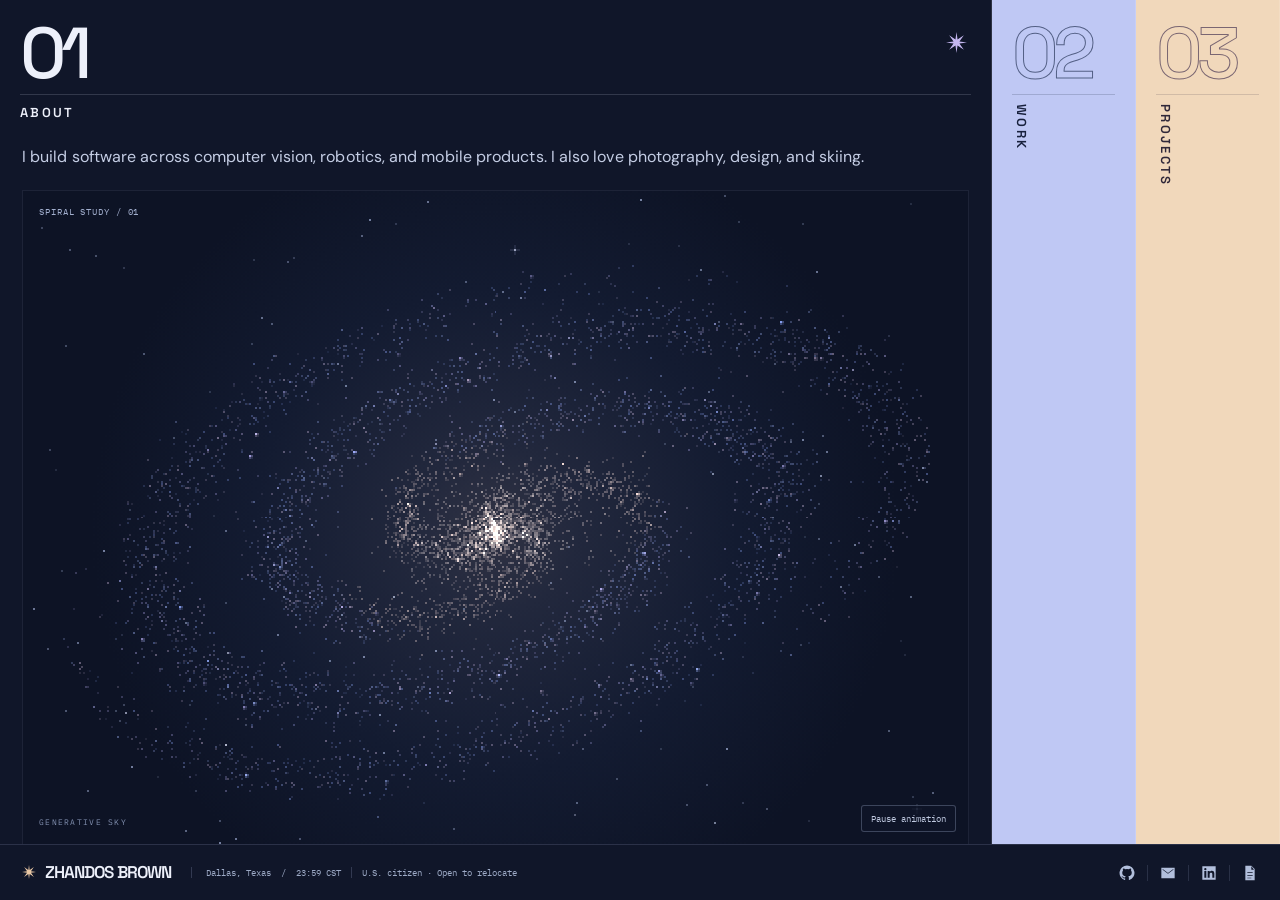
==== commit 8cb9fab0: "Give portfolio an original visual identity and spiral galaxy" ====
--- a/index.html
+++ b/index.html
@@ -3,16 +3,16 @@
 <head>
   <meta charset="utf-8">
   <meta name="viewport" content="width=device-width, initial-scale=1">
-  <meta name="theme-color" content="#1e1b18">
+  <meta name="theme-color" content="#101629">
   <meta name="description" content="Zhandos Brown is a software engineer working across mobile applications, robotics, and interactive tools. Explore projects, experience, and technical work.">
   <meta property="og:title" content="Zhandos Brown — Software Engineer">
   <meta property="og:description" content="Mobile applications, robotics, and interactive tools. Selected projects and experience.">
   <meta property="og:type" content="website">
   <title>Zhandos Brown — Software Engineer</title>
-  <link rel="icon" type="image/svg+xml" href="data:image/svg+xml,%3Csvg xmlns='http://www.w3.org/2000/svg' viewBox='0 0 64 64'%3E%3Crect width='64' height='64' rx='12' fill='%232d4938'/%3E%3Ctext x='32' y='42' text-anchor='middle' fill='white' font-family='Arial,sans-serif' font-size='29' font-weight='700'%3EZB%3C/text%3E%3C/svg%3E">
-  <link rel="stylesheet" href="panels.css?v=20261002-panels">
+  <link rel="icon" type="image/svg+xml" href="data:image/svg+xml,%3Csvg%20xmlns%3D%27http%3A//www.w3.org/2000/svg%27%20viewBox%3D%270%200%2064%2064%27%3E%3Crect%20width%3D%2764%27%20height%3D%2764%27%20rx%3D%2714%27%20fill%3D%27%23101629%27/%3E%3Cpath%20d%3D%27M32%208%2036%2024%2050%2014%2040%2028%2056%2032%2040%2036%2050%2050%2036%2040%2032%2056%2028%2040%2014%2050%2024%2036%208%2032%2024%2028%2014%2014%2028%2024Z%27%20fill%3D%27%23f1d8bb%27/%3E%3C/svg%3E">
+  <link rel="stylesheet" href="panels.css?v=20261002-identity">
   <script src="panels.js?v=20261002-panels" defer></script>
-  <script src="script.js?v=20261002-panels" defer></script>
+  <script src="script.js?v=20261002-galaxy" defer></script>
 </head>
 <body>
   <h1 class="sr-only">Zhandos Brown — Software Engineer</h1>
@@ -22,7 +22,7 @@
       <h2><button class="panel-tab" type="button" aria-expanded="true" aria-controls="about-content"><span class="panel-number">01</span><span class="panel-label">About</span></button></h2>
       <div class="panel-content" id="about-content" tabindex="0" role="region" aria-label="About">
         <p class="about-lead">I build software across computer vision, robotics, and mobile products. I also love photography, design, and skiing.</p>
-        <figure class="space-scene" aria-label="An animated, dithered ringed planet in space"><canvas id="space" width="800" height="500" aria-hidden="true"></canvas><button id="motion-toggle" type="button" aria-pressed="false" hidden>Pause animation</button></figure>
+        <figure class="space-scene" aria-label="An original animated spiral galaxy rendered in blue, lavender, and warm starlight"><canvas id="space" width="800" height="500" aria-hidden="true"></canvas><button id="motion-toggle" type="button" aria-pressed="false" hidden>Pause animation</button></figure>
         <div class="about-details"><div class="portrait-frame"><img class="portrait" src="zhandos-brown.webp" alt="Zhandos Brown" width="900" height="1200" loading="lazy"></div><div class="about-intro"><p>I’m from Kazakhstan and based in Dallas. My path into software began with high school robotics and grew into work on mobile products, computer vision, and tools for understanding the physical world.</p>
         <p>Outside of engineering, I love photography, design, and skiing. I’m drawn to both making things and getting outside to see a little more of the world.</p></div>
         <ul class="interests" aria-label="Personal interests"><li><span aria-hidden="true">▣</span> Photography</li><li><span aria-hidden="true">✳</span> Design</li><li><span aria-hidden="true">△</span> Skiing</li></ul>
--- a/panels.css
+++ b/panels.css
@@ -1,16 +1,41 @@
-@font-face{font-family:'Barlow Condensed';src:url('fonts/barlow-condensed-700.ttf') format('truetype');font-weight:700;font-display:swap}
+@font-face{font-family:'Space Grotesk';src:url('fonts/space-grotesk-500.ttf') format('truetype');font-weight:500;font-display:swap}
+@font-face{font-family:'Space Grotesk';src:url('fonts/space-grotesk-600.ttf') format('truetype');font-weight:600;font-display:swap}
+@font-face{font-family:'DM Sans';src:url('fonts/dm-sans-400.ttf') format('truetype');font-weight:400;font-display:swap}
+@font-face{font-family:'DM Sans';src:url('fonts/dm-sans-500.ttf') format('truetype');font-weight:500;font-display:swap}
+@font-face{font-family:'DM Sans';src:url('fonts/dm-sans-600.ttf') format('truetype');font-weight:600;font-display:swap}
 @font-face{font-family:'IBM Plex Mono';src:url('fonts/ibm-plex-mono-400.ttf') format('truetype');font-weight:400;font-display:swap}
-@font-face{font-family:'IBM Plex Mono';src:url('fonts/ibm-plex-mono-600.ttf') format('truetype');font-weight:600;font-display:swap}
-:root{font-family:'IBM Plex Mono',monospace;font-size:12px;color:#fff;background:#1e1b18;font-synthesis:none;color-scheme:dark}
-*{box-sizing:border-box}body{margin:0}a{color:inherit;text-underline-offset:4px}button{font:inherit;color:inherit}a:focus-visible,button:focus-visible,[tabindex]:focus-visible{outline:2px solid currentColor;outline-offset:-3px}button{cursor:pointer}p,h2,h3,figure{margin:0}h2{font-size:inherit;font-weight:400}button:disabled{cursor:default}[hidden]{display:none!important}.sr-only{position:absolute;width:1px;height:1px;clip:rect(0,0,0,0);overflow:hidden}.skip-link{position:fixed;left:12px;top:-60px;z-index:10;padding:12px;background:#fff;color:#1e1b18}.skip-link:focus{top:8px}
-.panel{position:relative;overflow:hidden;border-right:1px solid #ffffff1a}.about-panel{background:#1e1b18;color:#fff}.work-panel{background:#ff4f00;color:#fff}.projects-panel{background:#f1eeeb;color:#171717;color-scheme:light}.panel:before{content:'';position:absolute;left:0;right:0;top:93px;height:1px;background:currentColor;opacity:.2;pointer-events:none}.panel-tab{display:block;border:0;background:transparent;padding:16px;width:100%;height:136px;text-align:left}.panel-number{display:block;font-family:'Barlow Condensed',Impact,sans-serif;font-size:84px;line-height:.9;font-weight:700;letter-spacing:-.03em}.panel-label{display:block;margin-top:10px;font-size:16px;font-weight:600;line-height:20px;letter-spacing:.2em;text-transform:uppercase}.panel-content{padding:4px 16px 24px;overflow:auto;scrollbar-width:thin;scrollbar-color:#ffffff60 transparent;outline:none}.projects-panel .panel-content{scrollbar-color:#0004 transparent}.about-lead,.projects-lead{font-size:12px;line-height:1.8;margin:2px 0 20px}.about-lead{color:#ffffffd9}.space-scene{position:relative;height:calc(100dvh - 226px);min-height:300px;width:100%;overflow:hidden}.space-scene canvas{width:100%;height:100%;display:block;image-rendering:pixelated}#motion-toggle{position:absolute;right:8px;bottom:8px;border:1px solid #ffffff40;padding:5px 7px;background:#1e1b18b8;font-size:9px;opacity:.35}#motion-toggle:hover,#motion-toggle:focus-visible{opacity:1}.about-details{padding:35px 0 20px;max-width:900px;color:#ddd8d2;line-height:1.8}.about-intro{display:grid;grid-template-columns:1fr 1fr;gap:30px}.portrait-frame{position:relative;width:64px;aspect-ratio:1;border-radius:50%;overflow:hidden;margin-bottom:20px}.portrait{position:absolute;width:368.182%;max-width:none;height:auto;left:-158.636%;top:-215.909%}.interests{display:flex;list-style:none;padding:0;margin:20px 0;gap:24px}.interests span{margin-right:8px}.education{border-top:1px solid #ffffff30;padding-top:20px;margin:20px 0}.entry-title{display:flex;align-items:center;gap:10px}.education img{width:28px;height:28px;object-fit:contain}.education h3{font-size:14px}.education p,.education .date{margin:10px 0;display:block}.coursework{font-size:11px;line-height:2}.skills-title{font-size:13px}.skills{display:grid;grid-template-columns:1fr 1fr;gap:16px}.skills dt{font-weight:600}.skills dd{margin:5px 0;color:#c7c2bc}.eligibility{display:flex;flex-wrap:wrap;gap:10px 20px;margin-top:25px}
-.timeline{padding:3px 8px 0}.job{display:grid;grid-template-columns:96px 1fr;gap:20px;position:relative;padding-bottom:38px;min-height:151px}.job:last-child{padding-bottom:8px}.job:not(:last-child):before{content:'';position:absolute;left:47px;top:110px;bottom:0;border-left:1px solid #ffffff55}.job-stamp{position:relative;display:flex;align-items:center;flex-direction:column;align-self:start;border:1px solid #ffffff55;width:96px;background:#ff4f00;z-index:1}.job-stamp>span{display:block;font-size:9px;line-height:16px;letter-spacing:.04em}.job-stamp img{width:94px;height:80px;object-fit:contain;padding:10px;background:#f4f1e9}.job-copy h3{font-family:'Barlow Condensed',sans-serif;font-size:18px;font-weight:700;line-height:1.5;margin:-4px 0 4px}.job-copy .role{font-family:'IBM Plex Mono',monospace;font-size:14px;font-weight:400}.job-copy .role span{font-size:11px}.company-note{font-weight:400}.job-copy>p,.job-copy li{font-size:12px;line-height:1.8;color:#ffffffe6}.job-copy ul{margin:0;padding-left:16px}.job-copy .stack,.job-copy .job-context{font-size:10px;margin-top:7px;color:#ffffffbe}
-.project-grid{display:grid;grid-template-columns:1fr 1fr;border-top:1px solid #17171726;border-left:1px solid #17171726}.project{min-width:0;border-right:1px solid #17171726;border-bottom:1px solid #17171726}.project-image{height:240px;display:flex;align-items:center;justify-content:center;background:#1717170a;text-decoration:none;border-bottom:1px solid #17171726;overflow:hidden}.project-image .brand-logo{width:100px;height:100px;object-fit:contain;image-rendering:auto}.project-image .brand-logo-wide{width:190px}.project-image .brand-monogram{font-family:'Barlow Condensed',sans-serif;font-size:80px;font-weight:700;color:#24201c}.project-image .project-preview{display:block;width:100%;height:100%;object-fit:contain;object-position:top}.project-copy{padding:10px 12px 13px}.project-title{display:flex;align-items:center;justify-content:space-between;gap:20px;margin-bottom:8px}.project-title h3{font-size:14px;font-weight:600;line-height:1.5}.project-title>span{font-size:10px;color:#17171766}.project-copy>p{font-size:12px;line-height:1.8;margin:0 0 8px}.project-copy .stack{font-size:10px;color:#17171788}.project-proof{font-size:10px!important;color:#171717aa}.project-link{display:inline-block;font-size:12px;margin-top:4px}
-footer{height:56px;background:#1e1b18;border-top:1px solid #ffffff12;display:flex;align-items:center;padding:0 20px;gap:16px;position:relative;z-index:2}.footer-name{font-family:'Barlow Condensed',Impact,sans-serif;font-size:28px;font-weight:700;line-height:1;text-transform:uppercase;text-decoration:none;white-space:nowrap}.footer-meta{display:flex;align-items:center;gap:10px;font-size:10px;color:#b8b1aa;border-left:1px solid #ffffff26;padding-left:10px;flex-wrap:wrap}.footer-eligibility{padding-left:10px;border-left:1px solid #ffffff26}footer nav{display:flex;align-items:center;margin-left:auto}footer nav a{display:flex;padding:0 12px;border-left:1px solid #ffffff20;color:#bcb7b1}footer nav a:first-child{border:0}footer nav a:last-child{padding-right:0}footer nav a:hover{color:#fff}footer svg{width:17px;height:17px;fill:currentColor}
-/* Progressive enhancement: the unenhanced document remains fully readable. */
-.panels-ready{height:100dvh;overflow:hidden}.panels-ready .panels{display:flex;height:calc(100dvh - 56px);overflow:hidden}.panels-ready .panel{flex:0 0 144px;min-width:0;display:flex;flex-direction:column;transition:flex-basis .65s cubic-bezier(.22,.8,.22,1),flex-grow .65s cubic-bezier(.22,.8,.22,1)}.panels-ready .panel.active{flex:1 1 0%}.panels-ready .panel>h2{flex:0 0 136px}.panels-ready .panel:not(.active) .panel-label{writing-mode:vertical-rl}.panels-ready .panel-content{flex:1;min-height:0;overflow-x:hidden}.panels-ready .panel:not(.active) .panel-tab{height:100%;position:absolute;inset:0;display:flex;flex-direction:column;align-items:flex-start;justify-content:flex-start}.panels-ready .panel:not(.active) .panel-number{flex-shrink:0}.panels-ready .panel:not(.active) .panel-label{margin-top:10px}
-@media(max-width:1100px){.footer-eligibility{display:none}.project-image{height:210px}.job-copy .role{font-size:12px}.job-copy h3{font-size:17px}}
-@media(max-width:767px){footer{height:49px;padding:0 14px;gap:8px}.footer-name{font-size:24px}.footer-meta{display:none}footer nav a{padding:0 9px}footer svg{width:15px;height:15px}.panels-ready .panels{height:calc(100dvh - 49px);flex-direction:column}.panels-ready .panel{flex:0 0 72px;border-right:0;border-bottom:1px solid #ffffff20}.panels-ready .panel.active{flex:1 1 0%}.panels-ready .panel>h2{flex:0 0 64px}.panel:before{display:none}.panel-tab{padding:10px 12px;height:64px;display:flex;align-items:baseline;gap:12px}.panel-number{font-size:48px;line-height:1}.panel-label{font-size:12px;line-height:1.4;letter-spacing:.12em;margin:0}.panels-ready .panel:not(.active) .panel-tab{position:static;height:72px;display:flex;flex-direction:row;align-items:baseline;gap:12px}.panels-ready .panel:not(.active) .panel-label{writing-mode:horizontal-tb;margin:0}.panel-content{padding:4px 12px 12px}.about-lead,.projects-lead{line-height:1.8;margin:0 0 18px}.space-scene{height:calc(100dvh - 339px);min-height:220px}.about-details{padding-top:28px}.about-intro,.skills{grid-template-columns:1fr;gap:15px}.interests{gap:12px;flex-wrap:wrap;font-size:11px}.timeline{padding:5px 0}.job{grid-template-columns:66px 1fr;gap:12px;padding-bottom:28px}.job-stamp{width:66px}.job-stamp img{width:64px;height:58px;padding:6px}.job-stamp>span{font-size:8px;line-height:15px}.job:not(:last-child):before{left:32px;top:88px}.job-copy h3{font-size:17px;line-height:1.35}.job-copy .role{display:block;font-size:11px;line-height:1.6}.job-copy>p,.job-copy li{font-size:11px;line-height:1.75}.job-copy .stack{font-size:9px}.project-grid{grid-template-columns:1fr}.project-image{height:240px}.project-copy{padding:10px 12px}.project-title h3{font-size:14px}.project-copy>p{font-size:12px}}
-@media(max-width:350px){.footer-name{font-size:21px}footer nav a{padding:0 7px}}
+:root{--night:#101629;--ice:#bfc8f4;--paper:#f1d8bb;--display:'Space Grotesk',sans-serif;--mono:'IBM Plex Mono',monospace;font-family:'DM Sans',sans-serif;font-size:14px;color:#edf0fa;background:var(--night);font-synthesis:none;color-scheme:dark}
+*{box-sizing:border-box}body{margin:0}a{color:inherit;text-underline-offset:4px}button{font:inherit;color:inherit;cursor:pointer}a:focus-visible,button:focus-visible,[tabindex]:focus-visible{outline:2px solid currentColor;outline-offset:-3px}p,h2,h3,figure{margin:0}h2{font-size:inherit;font-weight:400}[hidden]{display:none!important}.sr-only{position:absolute;width:1px;height:1px;clip:rect(0,0,0,0);overflow:hidden}.skip-link{position:fixed;left:12px;top:-60px;z-index:10;padding:12px;background:var(--paper);color:var(--night)}.skip-link:focus{top:8px}
+.panel{position:relative;overflow:hidden;border-right:1px solid #ffffff20}
+.about-panel{background:var(--night);color:#edf0fa;--line:#e3e8ff29;--subtle:#b4bdd9;--accent:#c4b6ef}
+.work-panel{background:var(--ice);color:#18213d;--line:#18213d30;--subtle:#414e72;--accent:#3b4a84;color-scheme:light}
+.projects-panel{background:var(--paper);color:#302839;--line:#30283929;--subtle:#665366;--accent:#725166;color-scheme:light}
+.panel:before{content:'';position:absolute;left:20px;right:20px;top:94px;height:1px;background:var(--line);pointer-events:none}
+.panel-tab{position:relative;display:block;border:0;background:transparent;padding:17px 20px;width:100%;height:136px;text-align:left}
+.panel-number{display:block;font-family:var(--display);font-size:72px;line-height:1;font-weight:500;letter-spacing:-.075em;font-variant-numeric:lining-nums}
+.panel-label{display:block;margin-top:15px;font-family:var(--display);font-size:13px;font-weight:600;line-height:18px;letter-spacing:.18em;text-transform:uppercase}
+.panel.active .panel-tab:after{content:'';position:absolute;right:24px;top:32px;width:21px;height:21px;background:var(--accent);clip-path:polygon(50% 0,55% 36%,85% 15%,64% 45%,100% 50%,64% 55%,85% 85%,55% 64%,50% 100%,45% 64%,15% 85%,36% 55%,0 50%,36% 45%,15% 15%,45% 36%)}
+.panels-ready .panel:not(.active) .panel-number{color:transparent;-webkit-text-stroke:1px currentColor;-webkit-text-stroke-color:var(--subtle);opacity:.85}
+.panel-content{padding:8px 22px 24px;overflow:auto;scrollbar-width:thin;scrollbar-color:var(--line) transparent;outline:none}
+.about-lead,.projects-lead{font-size:16px;line-height:1.6;letter-spacing:.005em;margin:0 0 20px}
+.about-lead{color:#c5cee5;max-width:850px}.projects-lead{color:var(--subtle)}
+.space-scene{position:relative;height:calc(100dvh - 245px);min-height:300px;width:100%;overflow:hidden;border:1px solid #d1dbfa15;background:#0d1325}
+.space-scene:before{content:'SPIRAL STUDY / 01';position:absolute;left:16px;top:15px;font:9px var(--mono);letter-spacing:.1em;color:#a2afce;z-index:1;pointer-events:none}
+.space-scene:after{content:'GENERATIVE SKY';position:absolute;left:16px;bottom:17px;font:8px var(--mono);letter-spacing:.16em;color:#8290b0;pointer-events:none}
+.space-scene canvas{width:100%;height:100%;display:block;image-rendering:pixelated}
+#motion-toggle{position:absolute;right:12px;bottom:12px;border:1px solid #a2afce50;border-radius:3px;padding:7px 9px;background:#101629cc;color:#bfc9e0;font:9px var(--mono)}
+#motion-toggle:hover,#motion-toggle:focus-visible{background:#bfc8f4;color:#101629}
+.about-details{padding:35px 0 20px;max-width:950px;color:#c5cee5;line-height:1.8}.about-intro{display:grid;grid-template-columns:1fr 1fr;gap:30px}
+.portrait-frame{position:relative;width:72px;aspect-ratio:1;border-radius:50%;overflow:hidden;margin-bottom:20px;outline:1px solid #bfc8f455;outline-offset:5px}.portrait{position:absolute;width:368.182%;max-width:none;height:auto;left:-158.636%;top:-215.909%}
+.interests{display:flex;list-style:none;padding:0;margin:22px 0;gap:12px}.interests li{border:1px solid var(--line);border-radius:30px;padding:6px 13px;font-size:12px}.interests span{margin-right:7px;color:#e8c8aa}
+.education{border-top:1px solid var(--line);padding-top:20px;margin:20px 0}.entry-title{display:flex;align-items:center;gap:10px}.education img{width:28px;height:28px;object-fit:contain}.education h3{font-family:var(--display);font-weight:600;font-size:16px}.education p,.education .date{margin:10px 0;display:block}.coursework{font-size:12px;line-height:2}.skills-title{font-family:var(--display);font-size:15px}.skills{display:grid;grid-template-columns:1fr 1fr;gap:16px}.skills dt{font-weight:600;color:#edf0fa}.skills dd{margin:5px 0;color:#aebbd9}.eligibility{display:flex;flex-wrap:wrap;gap:10px 20px;margin-top:25px;font:10px var(--mono)}
+.timeline{padding:5px 5px 0}.job{display:grid;grid-template-columns:96px 1fr;gap:24px;position:relative;padding-bottom:32px;min-height:151px}.job:last-child{padding-bottom:8px}.job:not(:last-child):before{content:'';position:absolute;left:47px;top:108px;bottom:0;border-left:1px solid #44568145}.job-stamp{position:relative;display:flex;align-items:center;flex-direction:column;align-self:start;border:1px solid #4456813d;border-radius:6px;width:96px;background:#d4dbf9;z-index:1;overflow:hidden}.job-stamp>span{display:block;font:9px/22px var(--mono);color:#3c4b70}.job-stamp img{width:94px;height:70px;object-fit:contain;padding:13px;background:#f5f4f0}.job-copy{padding:0 0 18px;border-bottom:1px solid var(--line)}.job:last-child .job-copy{border:0}.job-copy h3{font-family:var(--display);font-size:18px;font-weight:600;line-height:1.5;margin:-4px 0 8px}.job-copy .role{font-family:'DM Sans',sans-serif;font-size:13px;font-weight:400;color:var(--subtle)}.job-copy .role span{font-size:11px}.company-note{font-weight:400}.job-copy>p,.job-copy li{font-size:14px;line-height:1.7;color:#2d3957}.job-copy ul{margin:0;padding-left:16px}.job-copy li+li{margin-top:5px}.job-copy .stack,.job-copy .job-context{font:10px/1.8 var(--mono);margin-top:10px;color:#4b5777}
+.project-grid{display:grid;grid-template-columns:1fr 1fr;gap:16px}.project{min-width:0;border:1px solid var(--line);border-radius:6px;overflow:hidden;background:#ffffff20}.project-image{height:240px;display:flex;align-items:center;justify-content:center;background:#3028390b;text-decoration:none;border-bottom:1px solid var(--line);overflow:hidden}.project-image .brand-logo{width:90px;height:90px;object-fit:contain;image-rendering:auto}.project-image .brand-logo-wide{width:190px}.project-image .brand-monogram{font-family:var(--display);font-size:65px;font-weight:500;color:#514455}.project-image .project-preview{display:block;width:100%;height:100%;object-fit:contain;object-position:top}.project-copy{padding:16px 18px 19px}.project-title{display:flex;align-items:center;justify-content:space-between;gap:12px;margin-bottom:10px}.project-title h3{font-family:var(--display);font-size:18px;font-weight:600;line-height:1.35;letter-spacing:-.025em}.project-title>span{font:10px var(--mono);color:#715968;border:1px solid var(--line);padding:4px 6px;border-radius:3px}.project-copy>p{font-size:14px;line-height:1.65;margin:0 0 12px;color:#514455}.project-copy .stack{font:10px/1.8 var(--mono);color:#6b5665}.project-proof{font:10px/1.8 var(--mono)!important;color:#6b5665!important}.project-link{display:inline-block;font-family:var(--display);font-size:12px;font-weight:600;margin-top:6px;text-decoration:none;border-bottom:1px solid #72516666;padding-bottom:2px}.project-link:hover{color:#653943;border-color:currentColor}
+footer{height:56px;background:var(--night);border-top:1px solid #bfc8f426;display:flex;align-items:center;padding:0 22px;gap:20px;position:relative;z-index:2}.footer-name{font-family:var(--display);font-size:17px;font-weight:600;line-height:1;letter-spacing:-.055em;text-transform:uppercase;text-decoration:none;white-space:nowrap}.footer-name:before{content:'';display:inline-block;width:14px;height:14px;vertical-align:-1px;background:#e9c7a5;clip-path:polygon(50% 0,55% 36%,85% 15%,64% 45%,100% 50%,64% 55%,85% 85%,55% 64%,50% 100%,45% 64%,15% 85%,36% 55%,0 50%,36% 45%,15% 15%,45% 36%);margin-right:9px}.footer-meta{display:flex;align-items:center;gap:10px;font:9px var(--mono);color:#9daac6;border-left:1px solid #bfc8f433;padding-left:14px;flex-wrap:wrap}.footer-eligibility{padding-left:10px;border-left:1px solid #bfc8f433}footer nav{display:flex;align-items:center;margin-left:auto}footer nav a{display:flex;padding:0 12px;border-left:1px solid #bfc8f426;color:#b2bfdc}footer nav a:first-child{border:0}footer nav a:last-child{padding-right:0}footer nav a:hover{color:#f1d8bb}footer svg{width:16px;height:16px;fill:currentColor}
+/* Panel geometry and navigation are unchanged from the approved interaction. */
+.panels-ready{height:100dvh;overflow:hidden}.panels-ready .panels{display:flex;height:calc(100dvh - 56px);overflow:hidden}.panels-ready .panel{flex:0 0 144px;min-width:0;display:flex;flex-direction:column;transition:flex-basis .65s cubic-bezier(.22,.8,.22,1),flex-grow .65s cubic-bezier(.22,.8,.22,1)}.panels-ready .panel.active{flex:1 1 0%}.panels-ready .panel>h2{flex:0 0 136px}.panels-ready .panel:not(.active) .panel-label{writing-mode:vertical-rl}.panels-ready .panel-content{flex:1;min-height:0;overflow-x:hidden}.panels-ready .panel:not(.active) .panel-tab{height:100%;position:absolute;inset:0;display:flex;flex-direction:column;align-items:flex-start;justify-content:flex-start}.panels-ready .panel:not(.active) .panel-number{flex-shrink:0}.panels-ready .panel:not(.active) .panel-label{margin-top:15px}
+@media(max-width:1100px){.footer-eligibility{display:none}.project-image{height:210px}.job-copy .role{display:block;font-size:12px}.job-copy h3{font-size:17px}}
+@media(max-width:767px){footer{height:49px;padding:0 14px;gap:8px}.footer-name{font-size:14px}.footer-name:before{font-size:14px;margin-right:7px}.footer-meta{display:none}footer nav a{padding:0 9px}footer svg{width:15px;height:15px}.panels-ready .panels{height:calc(100dvh - 49px);flex-direction:column}.panels-ready .panel{flex:0 0 72px;border-right:0;border-bottom:1px solid var(--line)}.panels-ready .panel.active{flex:1 1 0%}.panels-ready .panel>h2{flex:0 0 64px}.panel:before{display:none}.panel-tab{padding:11px 16px;height:64px;display:flex;align-items:baseline;gap:15px}.panel-number{font-size:43px;line-height:1}.panel-label{font-size:12px;line-height:1.4;letter-spacing:.12em;margin:0}.panel.active .panel-tab:after{right:18px;top:23px;width:17px;height:17px}.panels-ready .panel:not(.active) .panel-tab{position:static;height:72px;display:flex;flex-direction:row;align-items:baseline;gap:15px}.panels-ready .panel:not(.active) .panel-label{writing-mode:horizontal-tb;margin:0}.panel-content{padding:6px 16px 16px}.about-lead,.projects-lead{font-size:14px;line-height:1.65;margin:0 0 18px}.space-scene{height:calc(100dvh - 350px);min-height:220px}.space-scene:before{left:11px;top:13px;font-size:8px}.space-scene:after{left:11px;font-size:7px;letter-spacing:.1em}#motion-toggle{font-size:8px;padding:6px;right:8px}.about-details{padding-top:28px}.about-intro,.skills{grid-template-columns:1fr;gap:15px}.interests{gap:8px;flex-wrap:wrap}.interests li{font-size:11px;padding:5px 10px}.timeline{padding:5px 0}.job{grid-template-columns:66px 1fr;gap:13px;padding-bottom:26px}.job-stamp{width:66px}.job-stamp img{width:64px;height:55px;padding:9px}.job-stamp>span{font-size:8px;line-height:20px}.job:not(:last-child):before{left:32px;top:90px}.job-copy h3{font-size:16px;line-height:1.4}.job-copy .role{display:block;font-size:12px;line-height:1.6}.job-copy>p,.job-copy li{font-size:13px;line-height:1.65}.job-copy .stack{font-size:9px}.project-grid{grid-template-columns:1fr;gap:15px}.project-image{height:225px}.project-copy{padding:14px 15px 17px}.project-title h3{font-size:18px}.project-copy>p{font-size:14px}}
+@media(max-width:350px){.footer-name{font-size:12px}.footer-name:before{display:none}footer nav a{padding:0 8px}}
 @media(prefers-reduced-motion:reduce){.panels-ready .panel{transition:none}}
 @media print{.panels-ready{height:auto;overflow:visible}.panels-ready .panels{display:block;height:auto}.panels-ready .panel{display:block;break-before:page}.panel-content[hidden]{display:block!important}.panels-ready .panel:not(.active) .panel-tab{position:static;height:136px}.panels-ready .panel:not(.active) .panel-label{writing-mode:horizontal-tb}footer,#motion-toggle{display:none}}
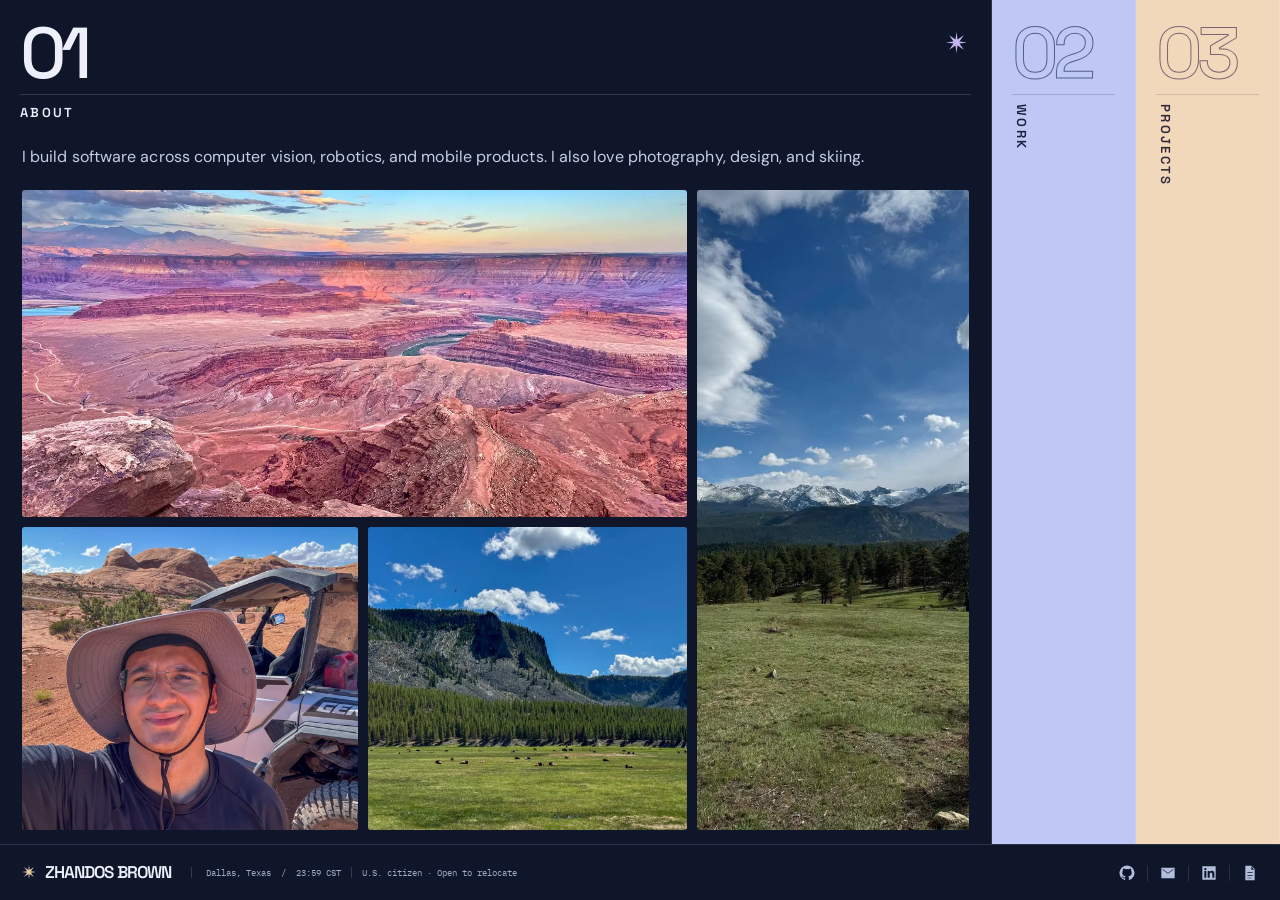
==== commit a235300f: "Refresh work history and replace galaxy with personal photo collage" ====
--- a/index.html
+++ b/index.html
@@ -10,9 +10,8 @@
   <meta property="og:type" content="website">
   <title>Zhandos Brown — Software Engineer</title>
   <link rel="icon" type="image/svg+xml" href="data:image/svg+xml,%3Csvg%20xmlns%3D%27http%3A//www.w3.org/2000/svg%27%20viewBox%3D%270%200%2064%2064%27%3E%3Crect%20width%3D%2764%27%20height%3D%2764%27%20rx%3D%2714%27%20fill%3D%27%23101629%27/%3E%3Cpath%20d%3D%27M32%208%2036%2024%2050%2014%2040%2028%2056%2032%2040%2036%2050%2050%2036%2040%2032%2056%2028%2040%2014%2050%2024%2036%208%2032%2024%2028%2014%2014%2028%2024Z%27%20fill%3D%27%23f1d8bb%27/%3E%3C/svg%3E">
-  <link rel="stylesheet" href="panels.css?v=20261002-identity">
+  <link rel="stylesheet" href="panels.css?v=20261013-photos">
   <script src="panels.js?v=20261002-panels" defer></script>
-  <script src="script.js?v=20261002-galaxy" defer></script>
 </head>
 <body>
   <h1 class="sr-only">Zhandos Brown — Software Engineer</h1>
@@ -22,7 +21,12 @@
       <h2><button class="panel-tab" type="button" aria-expanded="true" aria-controls="about-content"><span class="panel-number">01</span><span class="panel-label">About</span></button></h2>
       <div class="panel-content" id="about-content" tabindex="0" role="region" aria-label="About">
         <p class="about-lead">I build software across computer vision, robotics, and mobile products. I also love photography, design, and skiing.</p>
-        <figure class="space-scene" aria-label="An original animated spiral galaxy rendered in blue, lavender, and warm starlight"><canvas id="space" width="800" height="500" aria-hidden="true"></canvas><button id="motion-toggle" type="button" aria-pressed="false" hidden>Pause animation</button></figure>
+        <div class="photo-collage" role="group" aria-label="A few of my favorite moments outdoors">
+          <figure class="photo-canyon"><img src="photos/canyon.webp" alt="A winding river through pink sandstone canyons at sunset" width="1280" height="960" fetchpriority="high" decoding="async"></figure>
+          <figure class="photo-mountains"><img src="photos/mountains.webp" alt="Snow-dusted mountains above an open meadow and pine forest" width="720" height="1280" decoding="async"></figure>
+          <figure class="photo-portrait"><img src="photos/desert-portrait.webp" alt="Me in a sun hat beside an off-road vehicle in the desert" width="1280" height="960" decoding="async"></figure>
+          <figure class="photo-meadow"><img src="photos/meadow.webp" alt="Bison grazing in a green valley below forested cliffs" width="1280" height="960" decoding="async"></figure>
+        </div>
         <div class="about-details"><div class="portrait-frame"><img class="portrait" src="zhandos-brown.webp" alt="Zhandos Brown" width="900" height="1200" loading="lazy"></div><div class="about-intro"><p>I’m from Kazakhstan and based in Dallas. My path into software began with high school robotics and grew into work on mobile products, computer vision, and tools for understanding the physical world.</p>
         <p>Outside of engineering, I love photography, design, and skiing. I’m drawn to both making things and getting outside to see a little more of the world.</p></div>
         <ul class="interests" aria-label="Personal interests"><li><span aria-hidden="true">▣</span> Photography</li><li><span aria-hidden="true">✳</span> Design</li><li><span aria-hidden="true">△</span> Skiing</li></ul>
@@ -34,7 +38,9 @@
     </section>
     <section class="panel work-panel" id="work">
       <h2><button class="panel-tab" type="button" aria-expanded="false" aria-controls="work-content"><span class="panel-number">02</span><span class="panel-label">Work</span></button></h2>
-      <div class="panel-content" id="work-content" tabindex="0" role="region" aria-label="Work"><div class="timeline"><article class="job"><div class="job-stamp"><span>Mar 2026</span><img class="brand-logo" src="logos/carpot.ico" alt="" width="36" height="36" loading="lazy" decoding="async"><span>Jan 2026</span></div><div class="job-copy"><h3>BumpAutos <span class="company-note">/ CarPot</span> <span class="role">| Software Engineer Co-op, Mobile <span>· Remote</span></span></h3><ul><li>Delivered 30+ React Native screens, translating product requirements and Figma designs into reusable components.</li><li>Built typed GraphQL data flows and secure authentication across a 600+ file TypeScript codebase.</li></ul><p class="stack">React Native · GraphQL · TanStack Query · Redux Toolkit</p></div></article><article class="job"><div class="job-stamp"><span>Aug 2025</span><img class="brand-logo" src="logos/fidelity.ico" alt="" width="36" height="36" loading="lazy" decoding="async"><span>Jun 2025</span></div><div class="job-copy"><h3>Fidelity Investments <span class="role">| Mobile Software Engineer Intern <span>· Merrimack, NH</span></span></h3><ul><li>Reduced document-rendering latency by 70%, from 300 ms to 90 ms, across 100K+ daily sessions in NetBenefits Health.</li><li>Improved offline reliability by migrating GraphQL document APIs to REST across Swift, Java, Node.js, and SQL systems.</li></ul><p class="stack">SwiftUI · Swift · REST APIs · Java · SQL</p></div></article><article class="job"><div class="job-stamp"><span>May 2025</span><img class="brand-logo" src="logos/bu.png" alt="" width="36" height="36" loading="lazy" decoding="async"><span>Jun 2023</span></div><div class="job-copy"><h3>Boston University <span class="role">| Research Software Engineer <span>· College of Engineering</span></span></h3><ul><li>Built a ROS 2 three-drone perception system on NVIDIA Jetson, processing 500GB+ of daily sensor data with sub-50 ms latency and sub-2 mm localization.</li><li>Achieved 94% road-defect detection accuracy across 50K+ image frames and 64 km using PyTorch and YOLO.</li></ul><p class="stack">ROS 2 · C++ · PyTorch · PCL · Open3D</p><p class="job-context">Autonomous road-assessment work with the 80edays drone systems team.</p></div></article><article class="job"><div class="job-stamp"><span>May 2024</span><img class="brand-logo" src="logos/spark.png" alt="" width="36" height="36" loading="lazy" decoding="async"><span>Jan 2024</span></div><div class="job-copy"><h3>Spark! Innovation Apprenticeship <span class="role">| Software Developer, Backend & ML</span></h3><p>Developed traffic-aware route optimization with a deep Q-network trained on 20K trip records, reducing average trip duration by three minutes.</p></div></article><article class="job"><div class="job-stamp"><span>Aug 2024</span><img class="brand-logo" src="logos/microsoft.png" alt="" width="36" height="36" loading="lazy" decoding="async"><span>Sep 2023</span></div><div class="job-copy"><h3>Microsoft for Startups <span class="role">| AI Software Developer</span></h3><p>Received funding to develop applications using large language models.</p></div></article><article class="job"><div class="job-stamp"><span>Aug 2023</span><img class="brand-logo" src="logos/nfactorial.ico" alt="" width="36" height="36" loading="lazy" decoding="async"><span>Jun 2023</span></div><div class="job-copy"><h3>nFactorial Incubator <span class="role">| AI Software Developer</span></h3><p>Built and launched MyGapMentor through an incubator that accepted 2.3% of 4,500 applicants. The platform helped 50+ students receive college offers and secured $50K in funding.</p></div></article><article class="job"><div class="job-stamp"><span>Aug 2022</span><img class="brand-logo" src="logos/nfactorial.ico" alt="" width="36" height="36" loading="lazy" decoding="async"><span>Jun 2022</span></div><div class="job-copy"><h3>nFactorial Incubator <span class="role">| Software Developer</span></h3><p>Built and launched GeoTab, a Chrome extension for learning flags, capitals, and geography.</p></div></article><article class="job"><div class="job-stamp"><span>Aug 2021</span><img class="brand-logo brand-logo-wide" src="logos/ghrcca-wordmark.png" alt="" width="36" height="36" loading="lazy" decoding="async"><span>Jun 2021</span></div><div class="job-copy"><h3>Global Health Research Center of Central Asia <span class="role">| Software Developer Intern</span></h3><p>Developed a research website and digitized 400+ studies to make health research accessible online.</p></div></article><article class="job"><div class="job-stamp"><span>Aug 2020</span><img class="brand-logo" src="logos/gradcompleks.png" alt="" width="36" height="36" loading="lazy" decoding="async"><span>Jun 2020</span></div><div class="job-copy"><h3>Gradcompleks Architectural <span class="role">| 3D Design Intern</span></h3><p>Modeled 5,600 km² of Kazakhstani terrain in 3ds Max using satellite data and architectural blueprints.</p></div></article></div></div>
+      <div class="panel-content" id="work-content" tabindex="0" role="region" aria-label="Work"><div class="timeline"><article class="job"><div class="job-stamp"><span>Present</span><img class="brand-logo" src="logos/bu.png" alt="" width="36" height="36" loading="lazy" decoding="async"><span>Jun 2023</span></div><div class="job-copy"><h3>Boston University <span class="role">| Research Software Engineer <span>· College of Engineering</span></span></h3><ul><li>Built a ROS 2 three-drone perception system on NVIDIA Jetson, processing 500GB+ of daily sensor data with sub-50 ms latency and sub-2 mm localization.</li><li>Achieved 94% road-defect detection accuracy across 50K+ image frames and 64 km using PyTorch and YOLO.</li></ul><p class="stack">ROS 2 · C++ · PyTorch · PCL · Open3D</p><p class="job-context">Autonomous road-assessment work with the 80edays drone systems team.</p></div></article>
+<article class="job"><div class="job-stamp"><span>Aug 2025</span><img class="brand-logo" src="logos/fidelity.ico" alt="" width="36" height="36" loading="lazy" decoding="async"><span>Jun 2025</span></div><div class="job-copy"><h3>Fidelity Investments <span class="role">| Mobile Software Engineer Intern <span>· Merrimack, NH</span></span></h3><ul><li>Reduced document-rendering latency by 70%, from 300 ms to 90 ms, across 100K+ daily sessions in NetBenefits Health.</li><li>Improved offline reliability by migrating GraphQL document APIs to REST across Swift, Java, Node.js, and SQL systems.</li></ul><p class="stack">SwiftUI · Swift · REST APIs · Java · SQL</p></div></article>
+<article class="job"><div class="job-stamp"><span>May 2024</span><img class="brand-logo" src="logos/spark.png" alt="" width="36" height="36" loading="lazy" decoding="async"><span>Jan 2024</span></div><div class="job-copy"><h3>Spark! Innovation Apprenticeship <span class="role">| Software Developer, Backend & ML</span></h3><p>Developed traffic-aware route optimization with a deep Q-network trained on 20K trip records, reducing average trip duration by three minutes.</p></div></article></div></div>
     </section>
     <section class="panel projects-panel" id="projects">
       <h2><button class="panel-tab" type="button" aria-expanded="false" aria-controls="projects-content"><span class="panel-number">03</span><span class="panel-label">Projects</span></button></h2>
--- a/panels.css
+++ b/panels.css
@@ -19,12 +19,13 @@
 .panel-content{padding:8px 22px 24px;overflow:auto;scrollbar-width:thin;scrollbar-color:var(--line) transparent;outline:none}
 .about-lead,.projects-lead{font-size:16px;line-height:1.6;letter-spacing:.005em;margin:0 0 20px}
 .about-lead{color:#c5cee5;max-width:850px}.projects-lead{color:var(--subtle)}
-.space-scene{position:relative;height:calc(100dvh - 245px);min-height:300px;width:100%;overflow:hidden;border:1px solid #d1dbfa15;background:#0d1325}
-.space-scene:before{content:'SPIRAL STUDY / 01';position:absolute;left:16px;top:15px;font:9px var(--mono);letter-spacing:.1em;color:#a2afce;z-index:1;pointer-events:none}
-.space-scene:after{content:'GENERATIVE SKY';position:absolute;left:16px;bottom:17px;font:8px var(--mono);letter-spacing:.16em;color:#8290b0;pointer-events:none}
-.space-scene canvas{width:100%;height:100%;display:block;image-rendering:pixelated}
-#motion-toggle{position:absolute;right:12px;bottom:12px;border:1px solid #a2afce50;border-radius:3px;padding:7px 9px;background:#101629cc;color:#bfc9e0;font:9px var(--mono)}
-#motion-toggle:hover,#motion-toggle:focus-visible{background:#bfc8f4;color:#101629}
+.photo-collage{display:grid;grid-template-columns:1.05fr 1fr .85fr;grid-template-rows:1.08fr 1fr;gap:10px;height:clamp(360px,calc(100dvh - 260px),760px)}
+.photo-collage figure{min-width:0;min-height:0;overflow:hidden;border-radius:3px;background:#1c243b}
+.photo-collage img{display:block;width:100%;height:100%;object-fit:cover}
+.photo-canyon{grid-column:1 / 3;grid-row:1}.photo-canyon img{object-position:50% 57%}
+.photo-mountains{grid-column:3;grid-row:1 / 3}.photo-mountains img{object-position:50% 55%}
+.photo-portrait{grid-column:1;grid-row:2}.photo-portrait img{object-position:43% 57%}
+.photo-meadow{grid-column:2;grid-row:2}.photo-meadow img{object-position:50% 60%}
 .about-details{padding:35px 0 20px;max-width:950px;color:#c5cee5;line-height:1.8}.about-intro{display:grid;grid-template-columns:1fr 1fr;gap:30px}
 .portrait-frame{position:relative;width:72px;aspect-ratio:1;border-radius:50%;overflow:hidden;margin-bottom:20px;outline:1px solid #bfc8f455;outline-offset:5px}.portrait{position:absolute;width:368.182%;max-width:none;height:auto;left:-158.636%;top:-215.909%}
 .interests{display:flex;list-style:none;padding:0;margin:22px 0;gap:12px}.interests li{border:1px solid var(--line);border-radius:30px;padding:6px 13px;font-size:12px}.interests span{margin-right:7px;color:#e8c8aa}
@@ -35,7 +36,7 @@
 /* Panel geometry and navigation are unchanged from the approved interaction. */
 .panels-ready{height:100dvh;overflow:hidden}.panels-ready .panels{display:flex;height:calc(100dvh - 56px);overflow:hidden}.panels-ready .panel{flex:0 0 144px;min-width:0;display:flex;flex-direction:column;transition:flex-basis .65s cubic-bezier(.22,.8,.22,1),flex-grow .65s cubic-bezier(.22,.8,.22,1)}.panels-ready .panel.active{flex:1 1 0%}.panels-ready .panel>h2{flex:0 0 136px}.panels-ready .panel:not(.active) .panel-label{writing-mode:vertical-rl}.panels-ready .panel-content{flex:1;min-height:0;overflow-x:hidden}.panels-ready .panel:not(.active) .panel-tab{height:100%;position:absolute;inset:0;display:flex;flex-direction:column;align-items:flex-start;justify-content:flex-start}.panels-ready .panel:not(.active) .panel-number{flex-shrink:0}.panels-ready .panel:not(.active) .panel-label{margin-top:15px}
 @media(max-width:1100px){.footer-eligibility{display:none}.project-image{height:210px}.job-copy .role{display:block;font-size:12px}.job-copy h3{font-size:17px}}
-@media(max-width:767px){footer{height:49px;padding:0 14px;gap:8px}.footer-name{font-size:14px}.footer-name:before{font-size:14px;margin-right:7px}.footer-meta{display:none}footer nav a{padding:0 9px}footer svg{width:15px;height:15px}.panels-ready .panels{height:calc(100dvh - 49px);flex-direction:column}.panels-ready .panel{flex:0 0 72px;border-right:0;border-bottom:1px solid var(--line)}.panels-ready .panel.active{flex:1 1 0%}.panels-ready .panel>h2{flex:0 0 64px}.panel:before{display:none}.panel-tab{padding:11px 16px;height:64px;display:flex;align-items:baseline;gap:15px}.panel-number{font-size:43px;line-height:1}.panel-label{font-size:12px;line-height:1.4;letter-spacing:.12em;margin:0}.panel.active .panel-tab:after{right:18px;top:23px;width:17px;height:17px}.panels-ready .panel:not(.active) .panel-tab{position:static;height:72px;display:flex;flex-direction:row;align-items:baseline;gap:15px}.panels-ready .panel:not(.active) .panel-label{writing-mode:horizontal-tb;margin:0}.panel-content{padding:6px 16px 16px}.about-lead,.projects-lead{font-size:14px;line-height:1.65;margin:0 0 18px}.space-scene{height:calc(100dvh - 350px);min-height:220px}.space-scene:before{left:11px;top:13px;font-size:8px}.space-scene:after{left:11px;font-size:7px;letter-spacing:.1em}#motion-toggle{font-size:8px;padding:6px;right:8px}.about-details{padding-top:28px}.about-intro,.skills{grid-template-columns:1fr;gap:15px}.interests{gap:8px;flex-wrap:wrap}.interests li{font-size:11px;padding:5px 10px}.timeline{padding:5px 0}.job{grid-template-columns:66px 1fr;gap:13px;padding-bottom:26px}.job-stamp{width:66px}.job-stamp img{width:64px;height:55px;padding:9px}.job-stamp>span{font-size:8px;line-height:20px}.job:not(:last-child):before{left:32px;top:90px}.job-copy h3{font-size:16px;line-height:1.4}.job-copy .role{display:block;font-size:12px;line-height:1.6}.job-copy>p,.job-copy li{font-size:13px;line-height:1.65}.job-copy .stack{font-size:9px}.project-grid{grid-template-columns:1fr;gap:15px}.project-image{height:225px}.project-copy{padding:14px 15px 17px}.project-title h3{font-size:18px}.project-copy>p{font-size:14px}}
+@media(max-width:767px){footer{height:49px;padding:0 14px;gap:8px}.footer-name{font-size:14px}.footer-name:before{font-size:14px;margin-right:7px}.footer-meta{display:none}footer nav a{padding:0 9px}footer svg{width:15px;height:15px}.panels-ready .panels{height:calc(100dvh - 49px);flex-direction:column}.panels-ready .panel{flex:0 0 72px;border-right:0;border-bottom:1px solid var(--line)}.panels-ready .panel.active{flex:1 1 0%}.panels-ready .panel>h2{flex:0 0 64px}.panel:before{display:none}.panel-tab{padding:11px 16px;height:64px;display:flex;align-items:baseline;gap:15px}.panel-number{font-size:43px;line-height:1}.panel-label{font-size:12px;line-height:1.4;letter-spacing:.12em;margin:0}.panel.active .panel-tab:after{right:18px;top:23px;width:17px;height:17px}.panels-ready .panel:not(.active) .panel-tab{position:static;height:72px;display:flex;flex-direction:row;align-items:baseline;gap:15px}.panels-ready .panel:not(.active) .panel-label{writing-mode:horizontal-tb;margin:0}.panel-content{padding:6px 16px 16px}.about-lead,.projects-lead{font-size:14px;line-height:1.65;margin:0 0 18px}.photo-collage{grid-template-columns:1.1fr .9fr;grid-template-rows:1fr 1fr 1fr;height:clamp(390px,calc(100dvh - 370px),650px);gap:7px}.photo-canyon{grid-column:1 / 3;grid-row:1}.photo-mountains{grid-column:2;grid-row:2 / 4}.photo-portrait{grid-column:1;grid-row:2}.photo-meadow{grid-column:1;grid-row:3}.about-details{padding-top:28px}.about-intro,.skills{grid-template-columns:1fr;gap:15px}.interests{gap:8px;flex-wrap:wrap}.interests li{font-size:11px;padding:5px 10px}.timeline{padding:5px 0}.job{grid-template-columns:66px 1fr;gap:13px;padding-bottom:26px}.job-stamp{width:66px}.job-stamp img{width:64px;height:55px;padding:9px}.job-stamp>span{font-size:8px;line-height:20px}.job:not(:last-child):before{left:32px;top:90px}.job-copy h3{font-size:16px;line-height:1.4}.job-copy .role{display:block;font-size:12px;line-height:1.6}.job-copy>p,.job-copy li{font-size:13px;line-height:1.65}.job-copy .stack{font-size:9px}.project-grid{grid-template-columns:1fr;gap:15px}.project-image{height:225px}.project-copy{padding:14px 15px 17px}.project-title h3{font-size:18px}.project-copy>p{font-size:14px}}
 @media(max-width:350px){.footer-name{font-size:12px}.footer-name:before{display:none}footer nav a{padding:0 8px}}
 @media(prefers-reduced-motion:reduce){.panels-ready .panel{transition:none}}
-@media print{.panels-ready{height:auto;overflow:visible}.panels-ready .panels{display:block;height:auto}.panels-ready .panel{display:block;break-before:page}.panel-content[hidden]{display:block!important}.panels-ready .panel:not(.active) .panel-tab{position:static;height:136px}.panels-ready .panel:not(.active) .panel-label{writing-mode:horizontal-tb}footer,#motion-toggle{display:none}}
+@media print{.panels-ready{height:auto;overflow:visible}.panels-ready .panels{display:block;height:auto}.panels-ready .panel{display:block;break-before:page}.panel-content[hidden]{display:block!important}.panels-ready .panel:not(.active) .panel-tab{position:static;height:136px}.panels-ready .panel:not(.active) .panel-label{writing-mode:horizontal-tb}footer{display:none}}
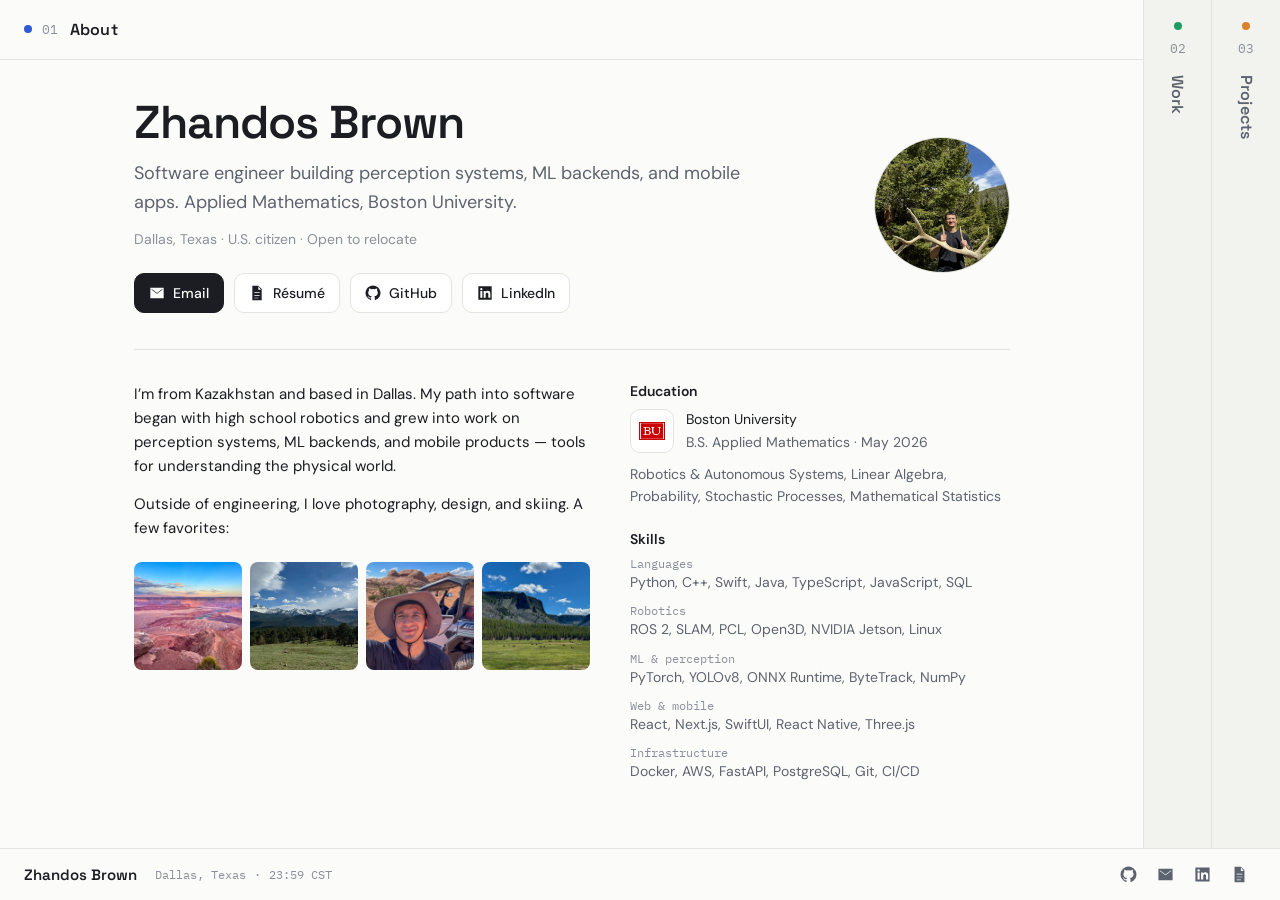
==== commit 0aec78c0: "Redesign panels, add Zeta Engine, update work and project wording from new resume" ====
--- a/index.html
+++ b/index.html
@@ -3,58 +3,219 @@
 <head>
   <meta charset="utf-8">
   <meta name="viewport" content="width=device-width, initial-scale=1">
-  <meta name="theme-color" content="#101629">
-  <meta name="description" content="Zhandos Brown is a software engineer working across mobile applications, robotics, and interactive tools. Explore projects, experience, and technical work.">
+  <meta name="theme-color" content="#fbfbf9" media="(prefers-color-scheme: light)">
+  <meta name="theme-color" content="#111317" media="(prefers-color-scheme: dark)">
+  <meta name="description" content="Zhandos Brown is a software engineer working across robotics, computer vision, ML backends, and mobile apps. Experience and selected projects.">
   <meta property="og:title" content="Zhandos Brown — Software Engineer">
-  <meta property="og:description" content="Mobile applications, robotics, and interactive tools. Selected projects and experience.">
+  <meta property="og:description" content="Robotics, computer vision, ML backends, and mobile apps. Experience and selected projects.">
   <meta property="og:type" content="website">
   <title>Zhandos Brown — Software Engineer</title>
-  <link rel="icon" type="image/svg+xml" href="data:image/svg+xml,%3Csvg%20xmlns%3D%27http%3A//www.w3.org/2000/svg%27%20viewBox%3D%270%200%2064%2064%27%3E%3Crect%20width%3D%2764%27%20height%3D%2764%27%20rx%3D%2714%27%20fill%3D%27%23101629%27/%3E%3Cpath%20d%3D%27M32%208%2036%2024%2050%2014%2040%2028%2056%2032%2040%2036%2050%2050%2036%2040%2032%2056%2028%2040%2014%2050%2024%2036%208%2032%2024%2028%2014%2014%2028%2024Z%27%20fill%3D%27%23f1d8bb%27/%3E%3C/svg%3E">
-  <link rel="stylesheet" href="panels.css?v=20261013-photos">
-  <script src="panels.js?v=20261002-panels" defer></script>
+  <link rel="icon" type="image/svg+xml" href="data:image/svg+xml,%3Csvg%20xmlns%3D%27http%3A//www.w3.org/2000/svg%27%20viewBox%3D%270%200%2064%2064%27%3E%3Crect%20width%3D%2764%27%20height%3D%2764%27%20rx%3D%2714%27%20fill%3D%27%231b1d22%27/%3E%3Ctext%20x%3D%2732%27%20y%3D%2743%27%20text-anchor%3D%27middle%27%20font-family%3D%27Arial%2Csans-serif%27%20font-weight%3D%27700%27%20font-size%3D%2730%27%20fill%3D%27%23fbfbf9%27%3EZB%3C/text%3E%3C/svg%3E">
+  <link rel="stylesheet" href="panels.css?v=20261013-simple">
+  <script src="panels.js?v=20261013-simple" defer></script>
 </head>
 <body>
-  <h1 class="sr-only">Zhandos Brown — Software Engineer</h1>
   <a class="skip-link" href="#about-content">Skip to content</a>
   <main class="panels" aria-label="Portfolio">
+
     <section class="panel about-panel" id="about">
       <h2><button class="panel-tab" type="button" aria-expanded="true" aria-controls="about-content"><span class="panel-number">01</span><span class="panel-label">About</span></button></h2>
       <div class="panel-content" id="about-content" tabindex="0" role="region" aria-label="About">
-        <p class="about-lead">I build software across computer vision, robotics, and mobile products. I also love photography, design, and skiing.</p>
-        <div class="photo-collage" role="group" aria-label="A few of my favorite moments outdoors">
-          <figure class="photo-canyon"><img src="photos/canyon.webp" alt="A winding river through pink sandstone canyons at sunset" width="1280" height="960" fetchpriority="high" decoding="async"></figure>
-          <figure class="photo-mountains"><img src="photos/mountains.webp" alt="Snow-dusted mountains above an open meadow and pine forest" width="720" height="1280" decoding="async"></figure>
-          <figure class="photo-portrait"><img src="photos/desert-portrait.webp" alt="Me in a sun hat beside an off-road vehicle in the desert" width="1280" height="960" decoding="async"></figure>
-          <figure class="photo-meadow"><img src="photos/meadow.webp" alt="Bison grazing in a green valley below forested cliffs" width="1280" height="960" decoding="async"></figure>
+        <div class="inner">
+          <div class="intro">
+            <div>
+              <h1>Zhandos Brown</h1>
+              <p class="tagline">Software engineer building perception systems, ML backends, and mobile apps. Applied Mathematics, Boston University.</p>
+              <p class="meta">Dallas, Texas · U.S. citizen · Open to relocate</p>
+              <div class="links">
+                <a class="button primary" href="mailto:zhandos@bu.edu"><svg viewBox="0 0 24 24" aria-hidden="true"><path d="M2 4h20v16H2zm2 2v1l8 6 8-6V6l-8 6z"/></svg>Email</a>
+                <a class="button" href="Zhandos-Brown-resume.pdf"><svg viewBox="0 0 24 24" aria-hidden="true"><path d="M5 1h9l5 5v17H5zm9 1v5h4zM8 11v1h8v-1zm0 4v1h8v-1zm0 4v1h6v-1z"/></svg>Résumé</a>
+                <a class="button" href="https://github.com/zhandolia"><svg viewBox="0 0 24 24" aria-hidden="true"><path d="M12 .8a11.2 11.2 0 0 0-3.54 21.83c.56.1.77-.24.77-.54v-2.1c-3.13.68-3.79-1.33-3.79-1.33-.51-1.3-1.24-1.65-1.24-1.65-1.02-.7.08-.69.08-.69 1.13.08 1.73 1.16 1.73 1.16 1 1.73 2.64 1.23 3.28.94.1-.74.4-1.23.71-1.52-2.5-.28-5.13-1.25-5.13-5.56 0-1.23.44-2.23 1.16-3.01-.12-.28-.5-1.43.11-2.97 0 0 .95-.3 3.08 1.15a10.7 10.7 0 0 1 5.6 0c2.14-1.45 3.08-1.15 3.08-1.15.61 1.54.23 2.69.11 2.97.72.78 1.15 1.78 1.15 3.01 0 4.32-2.63 5.27-5.14 5.55.4.35.76 1.04.76 2.1v3.1c0 .3.2.65.77.54A11.2 11.2 0 0 0 12 .8Z"/></svg>GitHub</a>
+                <a class="button" href="https://www.linkedin.com/in/zhanbrown/"><svg viewBox="0 0 24 24" aria-hidden="true"><path d="M2 2h20v20H2zm3 7v10h3V9zm1.5-4.5a1.7 1.7 0 1 0 0 3.4 1.7 1.7 0 0 0 0-3.4ZM10 9v10h3v-5.3c0-2.8 4-3 4 0V19h3v-6.4c0-4.9-5.2-4.7-7-2.3V9Z"/></svg>LinkedIn</a>
+              </div>
+            </div>
+            <img class="intro-portrait" src="zhandos-brown.webp" alt="Zhandos Brown" width="900" height="1200" fetchpriority="high">
+          </div>
+
+          <div class="about-grid">
+            <div class="about-text">
+              <p>I’m from Kazakhstan and based in Dallas. My path into software began with high school robotics and grew into work on perception systems, ML backends, and mobile products — tools for understanding the physical world.</p>
+              <p>Outside of engineering, I love photography, design, and skiing. A few favorites:</p>
+              <div class="photos">
+                <img src="photos/canyon.webp" alt="A winding river through pink sandstone canyons at sunset" width="1280" height="960" loading="lazy">
+                <img src="photos/mountains.webp" alt="Snow-dusted mountains above an open meadow and pine forest" width="720" height="1280" loading="lazy">
+                <img src="photos/desert-portrait.webp" alt="Me in a sun hat beside an off-road vehicle in the desert" width="1280" height="960" loading="lazy">
+                <img src="photos/meadow.webp" alt="Bison grazing in a green valley below forested cliffs" width="1280" height="960" loading="lazy">
+              </div>
+            </div>
+            <div class="facts">
+              <div>
+                <h3>Education</h3>
+                <div class="edu">
+                  <img class="logo" src="logos/bu.png" alt="" width="40" height="40" loading="lazy">
+                  <div><p class="name">Boston University</p><p>B.S. Applied Mathematics · May 2026</p></div>
+                </div>
+                <p class="coursework">Robotics &amp; Autonomous Systems, Linear Algebra, Probability, Stochastic Processes, Mathematical Statistics</p>
+              </div>
+              <div>
+                <h3>Skills</h3>
+                <dl class="skills">
+                  <div><dt>Languages</dt><dd>Python, C++, Swift, Java, TypeScript, JavaScript, SQL</dd></div>
+                  <div><dt>Robotics</dt><dd>ROS 2, SLAM, PCL, Open3D, NVIDIA Jetson, Linux</dd></div>
+                  <div><dt>ML &amp; perception</dt><dd>PyTorch, YOLOv8, ONNX Runtime, ByteTrack, NumPy</dd></div>
+                  <div><dt>Web &amp; mobile</dt><dd>React, Next.js, SwiftUI, React Native, Three.js</dd></div>
+                  <div><dt>Infrastructure</dt><dd>Docker, AWS, FastAPI, PostgreSQL, Git, CI/CD</dd></div>
+                </dl>
+              </div>
+            </div>
+          </div>
         </div>
-        <div class="about-details"><div class="portrait-frame"><img class="portrait" src="zhandos-brown.webp" alt="Zhandos Brown" width="900" height="1200" loading="lazy"></div><div class="about-intro"><p>I’m from Kazakhstan and based in Dallas. My path into software began with high school robotics and grew into work on mobile products, computer vision, and tools for understanding the physical world.</p>
-        <p>Outside of engineering, I love photography, design, and skiing. I’m drawn to both making things and getting outside to see a little more of the world.</p></div>
-        <ul class="interests" aria-label="Personal interests"><li><span aria-hidden="true">▣</span> Photography</li><li><span aria-hidden="true">✳</span> Design</li><li><span aria-hidden="true">△</span> Skiing</li></ul>
-        <div class="education"><div><h3 class="entry-title"><img class="brand-logo" src="logos/bu.png" alt="" width="36" height="36" loading="lazy" decoding="async"><span class="title-text">Boston University</span></h3><p>B.S. Applied Mathematics</p></div><span class="date">Class of 2026</span><p class="coursework">Robotics &amp; Autonomous Systems · Linear Algebra · Probability · Mathematical Statistics · Analysis of Variance · Data Science in R · Linear Models · Introduction to Analysis II · Introduction to Stochastic Processes · Foundations of Mathematics</p></div>
-        <h3 class="skills-title">Tools I work with</h3>
-        <dl class="skills"><div><dt>Languages</dt><dd>TypeScript, JavaScript, Python, C++, Swift, Java, SQL</dd></div><div><dt>Interfaces</dt><dd>React, Next.js, React Native, SwiftUI, Three.js, WebGL</dd></div><div><dt>Backend & data</dt><dd>FastAPI, Node.js, REST, GraphQL, PostgreSQL, NumPy, Pydantic, Zod</dd></div><div><dt>Robotics & tools</dt><dd>ROS 2, PCL, Open3D, Linux, Git, Docker, AWS, automated testing, CI/CD</dd></div></dl>
-      <p class="eligibility">Dallas, Texas <span>U.S. citizen</span><span>Open to relocate</span></p></div>
       </div>
     </section>
+
     <section class="panel work-panel" id="work">
       <h2><button class="panel-tab" type="button" aria-expanded="false" aria-controls="work-content"><span class="panel-number">02</span><span class="panel-label">Work</span></button></h2>
-      <div class="panel-content" id="work-content" tabindex="0" role="region" aria-label="Work"><div class="timeline"><article class="job"><div class="job-stamp"><span>Present</span><img class="brand-logo" src="logos/bu.png" alt="" width="36" height="36" loading="lazy" decoding="async"><span>Jun 2023</span></div><div class="job-copy"><h3>Boston University <span class="role">| Research Software Engineer <span>· College of Engineering</span></span></h3><ul><li>Built a ROS 2 three-drone perception system on NVIDIA Jetson, processing 500GB+ of daily sensor data with sub-50 ms latency and sub-2 mm localization.</li><li>Achieved 94% road-defect detection accuracy across 50K+ image frames and 64 km using PyTorch and YOLO.</li></ul><p class="stack">ROS 2 · C++ · PyTorch · PCL · Open3D</p><p class="job-context">Autonomous road-assessment work with the 80edays drone systems team.</p></div></article>
-<article class="job"><div class="job-stamp"><span>Aug 2025</span><img class="brand-logo" src="logos/fidelity.ico" alt="" width="36" height="36" loading="lazy" decoding="async"><span>Jun 2025</span></div><div class="job-copy"><h3>Fidelity Investments <span class="role">| Mobile Software Engineer Intern <span>· Merrimack, NH</span></span></h3><ul><li>Reduced document-rendering latency by 70%, from 300 ms to 90 ms, across 100K+ daily sessions in NetBenefits Health.</li><li>Improved offline reliability by migrating GraphQL document APIs to REST across Swift, Java, Node.js, and SQL systems.</li></ul><p class="stack">SwiftUI · Swift · REST APIs · Java · SQL</p></div></article>
-<article class="job"><div class="job-stamp"><span>May 2024</span><img class="brand-logo" src="logos/spark.png" alt="" width="36" height="36" loading="lazy" decoding="async"><span>Jan 2024</span></div><div class="job-copy"><h3>Spark! Innovation Apprenticeship <span class="role">| Software Developer, Backend & ML</span></h3><p>Developed traffic-aware route optimization with a deep Q-network trained on 20K trip records, reducing average trip duration by three minutes.</p></div></article></div></div>
+      <div class="panel-content" id="work-content" tabindex="0" role="region" aria-label="Work">
+        <div class="inner">
+          <ol class="jobs" role="list">
+            <li class="job">
+              <img class="logo" src="logos/bu.png" alt="" width="44" height="44" loading="lazy">
+              <div>
+                <div class="job-head"><h3>Research Software Engineer, Robotics</h3><span class="date">Jun 2023 – May 2026</span></div>
+                <p class="org">Boston University College of Engineering · Boston, MA</p>
+                <ul class="bullets">
+                  <li>Built a parallel PyTorch/YOLO road-inspection pipeline processing 50K+ annotated frames across 64 km, achieving 94% classification accuracy; presented at Innovate@BU.</li>
+                  <li>Architected a SLAM-based reconstruction pipeline using PCL/Open3D, achieving sub-2 mm surface error with modular perception and mesh-optimization interfaces.</li>
+                  <li>Built a ROS 2 coordination layer for a multi-drone fleet on NVIDIA Jetson, sustaining 500 GB+ daily sensor throughput and sub-50 ms inter-drone latency across 15+ containerized AWS deployments.</li>
+                </ul>
+                <ul class="tags" aria-label="Tools"><li>ROS 2</li><li>PyTorch</li><li>YOLO</li><li>PCL</li><li>Open3D</li><li>NVIDIA Jetson</li><li>AWS</li></ul>
+              </div>
+            </li>
+            <li class="job">
+              <img class="logo" src="logos/fidelity.ico" alt="" width="44" height="44" loading="lazy">
+              <div>
+                <div class="job-head"><h3>Mobile Engineer Intern, iOS</h3><span class="date">Jun 2025 – Aug 2025</span></div>
+                <p class="org">Fidelity Investments, NetBenefits Health · Merrimack, NH</p>
+                <ul class="bullets">
+                  <li>Refactored a legacy monolithic iOS document-rendering engine into modular SwiftUI components, improving code maintainability and enabling 40% faster development cycles through declarative UI architecture.</li>
+                  <li>Optimized content retrieval and rendering pipelines, achieving a 70% latency reduction (300 to 90 ms) and improving user experience across 100K+ daily active sessions.</li>
+                </ul>
+                <ul class="tags" aria-label="Tools"><li>Swift</li><li>SwiftUI</li><li>iOS</li></ul>
+              </div>
+            </li>
+            <li class="job">
+              <img class="logo" src="logos/spark.png" alt="" width="44" height="44" loading="lazy">
+              <div>
+                <div class="job-head"><h3>Software Engineer, Backend &amp; ML</h3><span class="date">Jan 2024 – May 2024</span></div>
+                <p class="org">Boston University Spark! Fellowship · Boston, MA</p>
+                <ul class="bullets">
+                  <li>Architected and built a ride-hailing ML backend from scratch in 4 months, serving ETA, pricing, and routing models through FastAPI and Docker on AWS, sustaining 150 req/s at 60 ms p95 in load testing.</li>
+                  <li>Trained a PyTorch ETA model on 100K historical trips, cutting mean arrival error 38% (6.2 to 3.8 min) vs. a distance-based baseline on a held-out test set, then reduced inference latency 67% (180 to 60 ms) with ONNX Runtime.</li>
+                  <li>Delivered a live MVP demo to 40+ stakeholders and partner investors, including a DQN routing agent that cut simulated trip times 11% vs. shortest-path; the prototype was selected for a 3-month pilot with 2 partners.</li>
+                </ul>
+                <ul class="tags" aria-label="Tools"><li>PyTorch</li><li>FastAPI</li><li>Docker</li><li>AWS</li><li>ONNX Runtime</li></ul>
+              </div>
+            </li>
+          </ol>
+        </div>
+      </div>
     </section>
+
     <section class="panel projects-panel" id="projects">
       <h2><button class="panel-tab" type="button" aria-expanded="false" aria-controls="projects-content"><span class="panel-number">03</span><span class="panel-label">Projects</span></button></h2>
-      <div class="panel-content" id="projects-content" tabindex="0" role="region" aria-label="Projects"><p class="projects-lead">Things I’ve built over the years</p><div class="project-grid"><article class="project"><a class="project-image" href="https://zhandolia.github.io/kinetic-robotics-studio/" aria-label="Open Kinetic Robotics Studio"><img class="project-preview" src="previews/kinetic.png" alt="Kinetic Robotics Studio browser demo" width="1280" height="720" loading="lazy" decoding="async"></a><div class="project-copy"><div class="project-title"><h3>Kinetic Robotics Studio</h3><span>01</span></div>
-          <p>A browser workspace for exploring synchronized camera and LiDAR data. Two calibrated camera views, 3D point clouds, overlays, and playback make sensor geometry easier to inspect.</p>
-          <p class="project-proof">4,488 3D points per frame · 42 shared validation fixtures</p>
-          <p class="stack">React <span>·</span> TypeScript <span>·</span> Three.js <span>·</span> Python</p>
-        <a class="project-link" href="https://zhandolia.github.io/kinetic-robotics-studio/">Live ⟶</a></div></article><article class="project"><a class="project-image" href="https://zhandolia.github.io/ring-dynamics/" aria-label="Open Ring Dynamics"><img class="project-preview" src="previews/ring.png" alt="Ring Dynamics browser demo" width="1280" height="720" loading="lazy" decoding="async"></a><div class="project-copy"><div class="project-title"><h3>Ring Dynamics</h3><span>02</span></div>
-          <p>A boxing biomechanics and video-analysis platform that tracks strikes and compares fighter performance. C++ and Python inference connects to a Next.js and FastAPI dashboard.</p>
-          <p class="project-proof">23 metrics at 60 FPS · 200+ hours of annotated footage</p>
-          <p class="stack">Next.js <span>·</span> FastAPI <span>·</span> C++ <span>·</span> Python</p>
-        <a class="project-link" href="https://zhandolia.github.io/ring-dynamics/">Live ⟶</a></div></article><article class="project"><a class="project-image" href="https://zhandolia.github.io/Muscle-Intelligence/" aria-label="Open Muscle Intelligence"><img class="project-preview" src="previews/muscle.png" alt="Muscle Intelligence browser demo" width="1280" height="720" loading="lazy" decoding="async"></a><div class="project-copy"><div class="project-title"><h3>Muscle Intelligence</h3><span>03</span></div><p>A mobile fitness prototype exploring pose estimation and exercise-form feedback. Try the browser demo with sample videos, prerecorded skeleton overlays, and comparisons between attempts.</p><p class="stack">TensorFlow · OpenCV · React Native</p><a class="project-link" href="https://zhandolia.github.io/Muscle-Intelligence/">Live ⟶</a></div></article><article class="project"><a class="project-image" href="drivmi/" aria-label="Open DrivMi"><img class="project-preview" src="previews/drivmi.png" alt="DrivMi browser demo" width="1280" height="720" loading="lazy" decoding="async"></a><div class="project-copy"><div class="project-title"><h3>DrivMi</h3><span>04</span></div><p>A designated-driver app for getting passengers and their own cars home. Explore rider and driver views, nearby matching, pickup-code confirmation, and a complete sample trip in the browser demo.</p><p class="stack">React Native · Expo · Firebase · Google Maps</p><a class="project-link" href="drivmi/">Live ⟶</a></div></article><article class="project"><a class="project-image" href="https://zhandolia.github.io/oqiga.ai/" aria-label="Open OQIGA.AI"><img class="project-preview" src="previews/oqiga.png" alt="OQIGA.AI browser demo" width="1280" height="720" loading="lazy" decoding="async"></a><div class="project-copy"><div class="project-title"><h3>OQIGA.AI</h3><span>05</span></div><p>A storytelling platform with a browser story library and device narration, plus a self-hosted parent-voice studio. Awarded <a href="https://seas.harvard.edu/news/day-ai-devices">third place at MakeHarvard 2024</a>, as featured by Harvard SEAS.</p><p class="stack">React · FastAPI · Voice synthesis</p><a class="project-link" href="https://zhandolia.github.io/oqiga.ai/">Live ⟶</a></div></article><article class="project"><a class="project-image" href="https://zhandolia.github.io/MyGapMentor/" aria-label="Open MyGapMentor"><img class="project-preview" src="previews/mygapmentor.png" alt="MyGapMentor browser demo" width="1280" height="720" loading="lazy" decoding="async"></a><div class="project-copy"><div class="project-title"><h3>MyGapMentor</h3><span>06</span></div><p>A gap-year workspace for finding opportunities, building a weekly plan, and tracking applications and accomplishments. Includes daily opportunity feeds and a mentor guide with no API key required.</p><p class="stack">React · Vite · Python · GitHub Actions</p><a class="project-link" href="https://zhandolia.github.io/MyGapMentor/">Live ⟶</a></div></article><article class="project"><a class="project-image" href="https://github.com/wjorgensen/funny-game" aria-label="Open FunnyGame"><img class="brand-logo" src="logos/funnygame.ico" alt="" width="36" height="36" loading="lazy" decoding="async"></a><div class="project-copy"><div class="project-title"><h3>FunnyGame</h3><span>07</span></div><p>A multiplayer storytelling game where prompts become AI-generated images, passed between players for unexpected interpretations.</p><p class="stack">Next.js · Socket.IO · OpenAI API</p><a class="project-link" href="https://github.com/wjorgensen/funny-game">Repo ⟶</a></div></article><article class="project"><a class="project-image" href="https://chromewebstore.google.com/detail/geotab/ifcklilffcpllkallhdaanealofknahe" aria-label="Open GeoTab"><img class="brand-logo" src="logos/geotab.png" alt="" width="36" height="36" loading="lazy" decoding="async"></a><div class="project-copy"><div class="project-title"><h3>GeoTab</h3><span>08</span></div><p>A Chrome extension that turns learning flags, capitals, and country locations into a geography game.</p><p class="stack">Chrome extension · Geography education</p><a class="project-link" href="https://chromewebstore.google.com/detail/geotab/ifcklilffcpllkallhdaanealofknahe">Open ⟶</a></div></article><article class="project"><a class="project-image" href="https://github.com/zhandolia/nbody" aria-label="Open N-Body Simulation"><span class="brand-monogram" aria-hidden="true">NB</span></a><div class="project-copy"><div class="project-title"><h3>N-Body Simulation</h3><span>09</span></div><p>A solar-system simulation combining mathematical modeling, planet visuals, and sound.</p><p class="stack">Java · Physics simulation</p><a class="project-link" href="https://github.com/zhandolia/nbody">Repo ⟶</a></div></article></div></div>
+      <div class="panel-content" id="projects-content" tabindex="0" role="region" aria-label="Projects">
+        <div class="inner">
+          <div class="featured">
+            <article class="feature">
+              <a class="shot" href="https://zhandolia.github.io/ring-dynamics/" aria-label="Open Ring Dynamics"><img src="previews/ring.png" alt="Ring Dynamics analysis dashboard" width="1280" height="720" loading="lazy"></a>
+              <div>
+                <div class="feature-title"><img src="logos/ring-dynamics.svg" alt="" width="30" height="30"><h3>Ring Dynamics</h3></div>
+                <p class="kicker">Real-time pose-based combat analytics</p>
+                <ul class="bullets">
+                  <li>YOLOv8-pose + ByteTrack pipeline that uses ring-zone limits and color-based re-identification to separate the two fighters from referees and spectators across camera cuts, at ~24 FPS on CPU with no GPU.</li>
+                  <li>Temporal scoring model combining pose keypoints and motion into 4 EMA-smoothed metrics, producing estimated 10-9 round scores, strike events, and a per-second analytics timeline exported as structured JSON.</li>
+                  <li>Full-stack platform (FastAPI, Next.js) with background video upload and YouTube ingestion, RFC 7233 byte-range streaming, and a dashboard that shows live metrics in sync with the annotated video.</li>
+                </ul>
+                <ul class="tags" aria-label="Tools"><li>YOLOv8-pose</li><li>ByteTrack</li><li>FastAPI</li><li>Next.js</li></ul>
+                <p class="project-links"><a href="https://zhandolia.github.io/ring-dynamics/">Live demo →</a><a href="https://github.com/Zhandolia/ring-dynamics">Code →</a></p>
+              </div>
+            </article>
+
+            <article class="feature">
+              <a class="shot" href="https://zhandolia.github.io/zeta-engine/" aria-label="Open Zeta Engine"><img src="previews/zeta.png" alt="Zeta Engine poker table with the live decision heatmap" width="1280" height="720" loading="lazy"></a>
+              <div>
+                <h3>Zeta Engine</h3>
+                <p class="kicker">Game-theoretic Monte Carlo poker engine</p>
+                <ul class="bullets">
+                  <li>Browser-based poker engine that runs 2,400 Monte Carlo hand evaluations per move in under 10 ms with no backend, deployed through a GitHub Actions CI/CD pipeline.</li>
+                  <li>8-term decision field recomputed across 6,400 points as a live heatmap on each move.</li>
+                  <li>Counterfactual Regret Minimization (CFR) in Python to solve Kuhn poker’s Nash equilibrium.</li>
+                </ul>
+                <ul class="tags" aria-label="Tools"><li>JavaScript</li><li>Python</li><li>Monte Carlo</li><li>CFR</li><li>GitHub Actions</li></ul>
+                <p class="project-links"><a href="https://zhandolia.github.io/zeta-engine/">Live demo →</a><a href="https://github.com/Zhandolia/zeta-engine">Code →</a></p>
+              </div>
+            </article>
+
+            <article class="feature">
+              <a class="shot" href="https://zhandolia.github.io/kinetic-robotics-studio/" aria-label="Open Kinetic Robotics Studio"><img src="previews/kinetic.png" alt="Kinetic Robotics Studio camera and LiDAR workspace" width="1280" height="720" loading="lazy"></a>
+              <div>
+                <h3>Kinetic Robotics Studio</h3>
+                <p class="kicker">Camera + LiDAR exploration in the browser</p>
+                <ul class="bullets">
+                  <li>Browser workspace for synchronized camera and LiDAR data: two calibrated camera views, 3D point clouds, overlays, and playback.</li>
+                  <li>4,488 3D points per frame, checked against 42 shared validation fixtures.</li>
+                </ul>
+                <ul class="tags" aria-label="Tools"><li>React</li><li>TypeScript</li><li>Three.js</li><li>Python</li></ul>
+                <p class="project-links"><a href="https://zhandolia.github.io/kinetic-robotics-studio/">Live demo →</a></p>
+              </div>
+            </article>
+          </div>
+
+          <h3 class="more-title">More projects</h3>
+          <div class="grid">
+            <a class="card" href="https://zhandolia.github.io/Muscle-Intelligence/">
+              <img class="thumb" src="previews/muscle.png" alt="" width="1280" height="720" loading="lazy">
+              <div class="card-body"><h4>Muscle Intelligence</h4><p>Mobile fitness prototype using pose estimation for exercise-form feedback, with a browser demo of sample videos and skeleton overlays.</p><span class="stack">TensorFlow · OpenCV · React Native</span></div>
+            </a>
+            <a class="card" href="drivmi/">
+              <img class="thumb" src="previews/drivmi.png" alt="" width="1280" height="720" loading="lazy">
+              <div class="card-body"><h4>DrivMi</h4><p>Designated-driver app for getting passengers and their own cars home: rider and driver views, nearby matching, and pickup-code confirmation.</p><span class="stack">React Native · Expo · Firebase</span></div>
+            </a>
+            <a class="card" href="https://zhandolia.github.io/oqiga.ai/">
+              <img class="thumb" src="previews/oqiga.png" alt="" width="1280" height="720" loading="lazy">
+              <div class="card-body"><h4>OQIGA.AI</h4><p>Storytelling platform with device narration and a parent-voice studio. Third place at MakeHarvard 2024.</p><span class="stack">React · FastAPI · Voice synthesis</span></div>
+            </a>
+            <a class="card" href="https://zhandolia.github.io/MyGapMentor/">
+              <img class="thumb" src="previews/mygapmentor.png" alt="" width="1280" height="720" loading="lazy">
+              <div class="card-body"><h4>MyGapMentor</h4><p>Gap-year workspace for finding opportunities, planning weeks, and tracking applications, with daily opportunity feeds.</p><span class="stack">React · Vite · Python</span></div>
+            </a>
+            <a class="card" href="https://github.com/wjorgensen/funny-game">
+              <div class="thumb icon"><img src="logos/funnygame.ico" alt="" width="48" height="48" loading="lazy"></div>
+              <div class="card-body"><h4>FunnyGame</h4><p>Multiplayer storytelling game where prompts become AI-generated images passed between players.</p><span class="stack">Next.js · Socket.IO · OpenAI API</span></div>
+            </a>
+            <a class="card" href="https://chromewebstore.google.com/detail/geotab/ifcklilffcpllkallhdaanealofknahe">
+              <div class="thumb icon"><img src="logos/geotab.png" alt="" width="48" height="48" loading="lazy"></div>
+              <div class="card-body"><h4>GeoTab</h4><p>Chrome extension that turns flags, capitals, and country locations into a geography game.</p><span class="stack">Chrome extension</span></div>
+            </a>
+            <a class="card" href="https://github.com/zhandolia/nbody">
+              <div class="thumb icon"><span aria-hidden="true">NB</span></div>
+              <div class="card-body"><h4>N-Body Simulation</h4><p>Solar-system simulation combining mathematical modeling, planet visuals, and sound.</p><span class="stack">Java · Physics simulation</span></div>
+            </a>
+          </div>
+        </div>
+      </div>
     </section>
   </main>
-  <footer><a class="footer-name" href="#about">Zhandos Brown</a><div class="footer-meta"><span>Dallas, Texas</span><span>/</span><time id="local-time"></time><span class="footer-eligibility">U.S. citizen · Open to relocate</span></div><nav aria-label="Social and contact links"><a href="https://github.com/zhandolia" aria-label="GitHub" title="GitHub"><svg viewBox="0 0 24 24" aria-hidden="true"><path d="M12 .8a11.2 11.2 0 0 0-3.54 21.83c.56.1.77-.24.77-.54v-2.1c-3.13.68-3.79-1.33-3.79-1.33-.51-1.3-1.24-1.65-1.24-1.65-1.02-.7.08-.69.08-.69 1.13.08 1.73 1.16 1.73 1.16 1 1.73 2.64 1.23 3.28.94.1-.74.4-1.23.71-1.52-2.5-.28-5.13-1.25-5.13-5.56 0-1.23.44-2.23 1.16-3.01-.12-.28-.5-1.43.11-2.97 0 0 .95-.3 3.08 1.15a10.7 10.7 0 0 1 5.6 0c2.14-1.45 3.08-1.15 3.08-1.15.61 1.54.23 2.69.11 2.97.72.78 1.15 1.78 1.15 3.01 0 4.32-2.63 5.27-5.14 5.55.4.35.76 1.04.76 2.1v3.1c0 .3.2.65.77.54A11.2 11.2 0 0 0 12 .8Z"/></svg></a><a href="mailto:zhandos@bu.edu" aria-label="Email" title="Email"><svg viewBox="0 0 24 24" aria-hidden="true"><path d="M2 4h20v16H2zm2 2v1l8 6 8-6V6l-8 6z"/></svg></a><a href="https://www.linkedin.com/in/zhanbrown/" aria-label="LinkedIn" title="LinkedIn"><svg viewBox="0 0 24 24" aria-hidden="true"><path d="M2 2h20v20H2zm3 7v10h3V9zm1.5-4.5a1.7 1.7 0 1 0 0 3.4 1.7 1.7 0 0 0 0-3.4ZM10 9v10h3v-5.3c0-2.8 4-3 4 0V19h3v-6.4c0-4.9-5.2-4.7-7-2.3V9Z"/></svg></a><a href="Zhandos-Brown-resume.pdf" aria-label="Résumé" title="Résumé"><svg viewBox="0 0 24 24" aria-hidden="true"><path d="M5 1h9l5 5v17H5zm9 1v5h4zM8 11v1h8v-1zm0 4v1h8v-1zm0 4v1h6v-1z"/></svg></a></nav></footer>
+
+  <footer>
+    <a class="footer-name" href="#about">Zhandos Brown</a>
+    <div class="footer-meta"><span>Dallas, Texas</span><span>·</span><time id="local-time"></time></div>
+    <nav aria-label="Social and contact links">
+      <a href="https://github.com/zhandolia" aria-label="GitHub" title="GitHub"><svg viewBox="0 0 24 24" aria-hidden="true"><path d="M12 .8a11.2 11.2 0 0 0-3.54 21.83c.56.1.77-.24.77-.54v-2.1c-3.13.68-3.79-1.33-3.79-1.33-.51-1.3-1.24-1.65-1.24-1.65-1.02-.7.08-.69.08-.69 1.13.08 1.73 1.16 1.73 1.16 1 1.73 2.64 1.23 3.28.94.1-.74.4-1.23.71-1.52-2.5-.28-5.13-1.25-5.13-5.56 0-1.23.44-2.23 1.16-3.01-.12-.28-.5-1.43.11-2.97 0 0 .95-.3 3.08 1.15a10.7 10.7 0 0 1 5.6 0c2.14-1.45 3.08-1.15 3.08-1.15.61 1.54.23 2.69.11 2.97.72.78 1.15 1.78 1.15 3.01 0 4.32-2.63 5.27-5.14 5.55.4.35.76 1.04.76 2.1v3.1c0 .3.2.65.77.54A11.2 11.2 0 0 0 12 .8Z"/></svg></a>
+      <a href="mailto:zhandos@bu.edu" aria-label="Email" title="Email"><svg viewBox="0 0 24 24" aria-hidden="true"><path d="M2 4h20v16H2zm2 2v1l8 6 8-6V6l-8 6z"/></svg></a>
+      <a href="https://www.linkedin.com/in/zhanbrown/" aria-label="LinkedIn" title="LinkedIn"><svg viewBox="0 0 24 24" aria-hidden="true"><path d="M2 2h20v20H2zm3 7v10h3V9zm1.5-4.5a1.7 1.7 0 1 0 0 3.4 1.7 1.7 0 0 0 0-3.4ZM10 9v10h3v-5.3c0-2.8 4-3 4 0V19h3v-6.4c0-4.9-5.2-4.7-7-2.3V9Z"/></svg></a>
+      <a href="Zhandos-Brown-resume.pdf" aria-label="Résumé" title="Résumé"><svg viewBox="0 0 24 24" aria-hidden="true"><path d="M5 1h9l5 5v17H5zm9 1v5h4zM8 11v1h8v-1zm0 4v1h8v-1zm0 4v1h6v-1z"/></svg></a>
+    </nav>
+  </footer>
 </body>
 </html>
--- a/panels.css
+++ b/panels.css
@@ -4,39 +4,185 @@
 @font-face{font-family:'DM Sans';src:url('fonts/dm-sans-500.ttf') format('truetype');font-weight:500;font-display:swap}
 @font-face{font-family:'DM Sans';src:url('fonts/dm-sans-600.ttf') format('truetype');font-weight:600;font-display:swap}
 @font-face{font-family:'IBM Plex Mono';src:url('fonts/ibm-plex-mono-400.ttf') format('truetype');font-weight:400;font-display:swap}
-:root{--night:#101629;--ice:#bfc8f4;--paper:#f1d8bb;--display:'Space Grotesk',sans-serif;--mono:'IBM Plex Mono',monospace;font-family:'DM Sans',sans-serif;font-size:14px;color:#edf0fa;background:var(--night);font-synthesis:none;color-scheme:dark}
-*{box-sizing:border-box}body{margin:0}a{color:inherit;text-underline-offset:4px}button{font:inherit;color:inherit;cursor:pointer}a:focus-visible,button:focus-visible,[tabindex]:focus-visible{outline:2px solid currentColor;outline-offset:-3px}p,h2,h3,figure{margin:0}h2{font-size:inherit;font-weight:400}[hidden]{display:none!important}.sr-only{position:absolute;width:1px;height:1px;clip:rect(0,0,0,0);overflow:hidden}.skip-link{position:fixed;left:12px;top:-60px;z-index:10;padding:12px;background:var(--paper);color:var(--night)}.skip-link:focus{top:8px}
-.panel{position:relative;overflow:hidden;border-right:1px solid #ffffff20}
-.about-panel{background:var(--night);color:#edf0fa;--line:#e3e8ff29;--subtle:#b4bdd9;--accent:#c4b6ef}
-.work-panel{background:var(--ice);color:#18213d;--line:#18213d30;--subtle:#414e72;--accent:#3b4a84;color-scheme:light}
-.projects-panel{background:var(--paper);color:#302839;--line:#30283929;--subtle:#665366;--accent:#725166;color-scheme:light}
-.panel:before{content:'';position:absolute;left:20px;right:20px;top:94px;height:1px;background:var(--line);pointer-events:none}
-.panel-tab{position:relative;display:block;border:0;background:transparent;padding:17px 20px;width:100%;height:136px;text-align:left}
-.panel-number{display:block;font-family:var(--display);font-size:72px;line-height:1;font-weight:500;letter-spacing:-.075em;font-variant-numeric:lining-nums}
-.panel-label{display:block;margin-top:15px;font-family:var(--display);font-size:13px;font-weight:600;line-height:18px;letter-spacing:.18em;text-transform:uppercase}
-.panel.active .panel-tab:after{content:'';position:absolute;right:24px;top:32px;width:21px;height:21px;background:var(--accent);clip-path:polygon(50% 0,55% 36%,85% 15%,64% 45%,100% 50%,64% 55%,85% 85%,55% 64%,50% 100%,45% 64%,15% 85%,36% 55%,0 50%,36% 45%,15% 15%,45% 36%)}
-.panels-ready .panel:not(.active) .panel-number{color:transparent;-webkit-text-stroke:1px currentColor;-webkit-text-stroke-color:var(--subtle);opacity:.85}
-.panel-content{padding:8px 22px 24px;overflow:auto;scrollbar-width:thin;scrollbar-color:var(--line) transparent;outline:none}
-.about-lead,.projects-lead{font-size:16px;line-height:1.6;letter-spacing:.005em;margin:0 0 20px}
-.about-lead{color:#c5cee5;max-width:850px}.projects-lead{color:var(--subtle)}
-.photo-collage{display:grid;grid-template-columns:1.05fr 1fr .85fr;grid-template-rows:1.08fr 1fr;gap:10px;height:clamp(360px,calc(100dvh - 260px),760px)}
-.photo-collage figure{min-width:0;min-height:0;overflow:hidden;border-radius:3px;background:#1c243b}
-.photo-collage img{display:block;width:100%;height:100%;object-fit:cover}
-.photo-canyon{grid-column:1 / 3;grid-row:1}.photo-canyon img{object-position:50% 57%}
-.photo-mountains{grid-column:3;grid-row:1 / 3}.photo-mountains img{object-position:50% 55%}
-.photo-portrait{grid-column:1;grid-row:2}.photo-portrait img{object-position:43% 57%}
-.photo-meadow{grid-column:2;grid-row:2}.photo-meadow img{object-position:50% 60%}
-.about-details{padding:35px 0 20px;max-width:950px;color:#c5cee5;line-height:1.8}.about-intro{display:grid;grid-template-columns:1fr 1fr;gap:30px}
-.portrait-frame{position:relative;width:72px;aspect-ratio:1;border-radius:50%;overflow:hidden;margin-bottom:20px;outline:1px solid #bfc8f455;outline-offset:5px}.portrait{position:absolute;width:368.182%;max-width:none;height:auto;left:-158.636%;top:-215.909%}
-.interests{display:flex;list-style:none;padding:0;margin:22px 0;gap:12px}.interests li{border:1px solid var(--line);border-radius:30px;padding:6px 13px;font-size:12px}.interests span{margin-right:7px;color:#e8c8aa}
-.education{border-top:1px solid var(--line);padding-top:20px;margin:20px 0}.entry-title{display:flex;align-items:center;gap:10px}.education img{width:28px;height:28px;object-fit:contain}.education h3{font-family:var(--display);font-weight:600;font-size:16px}.education p,.education .date{margin:10px 0;display:block}.coursework{font-size:12px;line-height:2}.skills-title{font-family:var(--display);font-size:15px}.skills{display:grid;grid-template-columns:1fr 1fr;gap:16px}.skills dt{font-weight:600;color:#edf0fa}.skills dd{margin:5px 0;color:#aebbd9}.eligibility{display:flex;flex-wrap:wrap;gap:10px 20px;margin-top:25px;font:10px var(--mono)}
-.timeline{padding:5px 5px 0}.job{display:grid;grid-template-columns:96px 1fr;gap:24px;position:relative;padding-bottom:32px;min-height:151px}.job:last-child{padding-bottom:8px}.job:not(:last-child):before{content:'';position:absolute;left:47px;top:108px;bottom:0;border-left:1px solid #44568145}.job-stamp{position:relative;display:flex;align-items:center;flex-direction:column;align-self:start;border:1px solid #4456813d;border-radius:6px;width:96px;background:#d4dbf9;z-index:1;overflow:hidden}.job-stamp>span{display:block;font:9px/22px var(--mono);color:#3c4b70}.job-stamp img{width:94px;height:70px;object-fit:contain;padding:13px;background:#f5f4f0}.job-copy{padding:0 0 18px;border-bottom:1px solid var(--line)}.job:last-child .job-copy{border:0}.job-copy h3{font-family:var(--display);font-size:18px;font-weight:600;line-height:1.5;margin:-4px 0 8px}.job-copy .role{font-family:'DM Sans',sans-serif;font-size:13px;font-weight:400;color:var(--subtle)}.job-copy .role span{font-size:11px}.company-note{font-weight:400}.job-copy>p,.job-copy li{font-size:14px;line-height:1.7;color:#2d3957}.job-copy ul{margin:0;padding-left:16px}.job-copy li+li{margin-top:5px}.job-copy .stack,.job-copy .job-context{font:10px/1.8 var(--mono);margin-top:10px;color:#4b5777}
-.project-grid{display:grid;grid-template-columns:1fr 1fr;gap:16px}.project{min-width:0;border:1px solid var(--line);border-radius:6px;overflow:hidden;background:#ffffff20}.project-image{height:240px;display:flex;align-items:center;justify-content:center;background:#3028390b;text-decoration:none;border-bottom:1px solid var(--line);overflow:hidden}.project-image .brand-logo{width:90px;height:90px;object-fit:contain;image-rendering:auto}.project-image .brand-logo-wide{width:190px}.project-image .brand-monogram{font-family:var(--display);font-size:65px;font-weight:500;color:#514455}.project-image .project-preview{display:block;width:100%;height:100%;object-fit:contain;object-position:top}.project-copy{padding:16px 18px 19px}.project-title{display:flex;align-items:center;justify-content:space-between;gap:12px;margin-bottom:10px}.project-title h3{font-family:var(--display);font-size:18px;font-weight:600;line-height:1.35;letter-spacing:-.025em}.project-title>span{font:10px var(--mono);color:#715968;border:1px solid var(--line);padding:4px 6px;border-radius:3px}.project-copy>p{font-size:14px;line-height:1.65;margin:0 0 12px;color:#514455}.project-copy .stack{font:10px/1.8 var(--mono);color:#6b5665}.project-proof{font:10px/1.8 var(--mono)!important;color:#6b5665!important}.project-link{display:inline-block;font-family:var(--display);font-size:12px;font-weight:600;margin-top:6px;text-decoration:none;border-bottom:1px solid #72516666;padding-bottom:2px}.project-link:hover{color:#653943;border-color:currentColor}
-footer{height:56px;background:var(--night);border-top:1px solid #bfc8f426;display:flex;align-items:center;padding:0 22px;gap:20px;position:relative;z-index:2}.footer-name{font-family:var(--display);font-size:17px;font-weight:600;line-height:1;letter-spacing:-.055em;text-transform:uppercase;text-decoration:none;white-space:nowrap}.footer-name:before{content:'';display:inline-block;width:14px;height:14px;vertical-align:-1px;background:#e9c7a5;clip-path:polygon(50% 0,55% 36%,85% 15%,64% 45%,100% 50%,64% 55%,85% 85%,55% 64%,50% 100%,45% 64%,15% 85%,36% 55%,0 50%,36% 45%,15% 15%,45% 36%);margin-right:9px}.footer-meta{display:flex;align-items:center;gap:10px;font:9px var(--mono);color:#9daac6;border-left:1px solid #bfc8f433;padding-left:14px;flex-wrap:wrap}.footer-eligibility{padding-left:10px;border-left:1px solid #bfc8f433}footer nav{display:flex;align-items:center;margin-left:auto}footer nav a{display:flex;padding:0 12px;border-left:1px solid #bfc8f426;color:#b2bfdc}footer nav a:first-child{border:0}footer nav a:last-child{padding-right:0}footer nav a:hover{color:#f1d8bb}footer svg{width:16px;height:16px;fill:currentColor}
-/* Panel geometry and navigation are unchanged from the approved interaction. */
-.panels-ready{height:100dvh;overflow:hidden}.panels-ready .panels{display:flex;height:calc(100dvh - 56px);overflow:hidden}.panels-ready .panel{flex:0 0 144px;min-width:0;display:flex;flex-direction:column;transition:flex-basis .65s cubic-bezier(.22,.8,.22,1),flex-grow .65s cubic-bezier(.22,.8,.22,1)}.panels-ready .panel.active{flex:1 1 0%}.panels-ready .panel>h2{flex:0 0 136px}.panels-ready .panel:not(.active) .panel-label{writing-mode:vertical-rl}.panels-ready .panel-content{flex:1;min-height:0;overflow-x:hidden}.panels-ready .panel:not(.active) .panel-tab{height:100%;position:absolute;inset:0;display:flex;flex-direction:column;align-items:flex-start;justify-content:flex-start}.panels-ready .panel:not(.active) .panel-number{flex-shrink:0}.panels-ready .panel:not(.active) .panel-label{margin-top:15px}
-@media(max-width:1100px){.footer-eligibility{display:none}.project-image{height:210px}.job-copy .role{display:block;font-size:12px}.job-copy h3{font-size:17px}}
-@media(max-width:767px){footer{height:49px;padding:0 14px;gap:8px}.footer-name{font-size:14px}.footer-name:before{font-size:14px;margin-right:7px}.footer-meta{display:none}footer nav a{padding:0 9px}footer svg{width:15px;height:15px}.panels-ready .panels{height:calc(100dvh - 49px);flex-direction:column}.panels-ready .panel{flex:0 0 72px;border-right:0;border-bottom:1px solid var(--line)}.panels-ready .panel.active{flex:1 1 0%}.panels-ready .panel>h2{flex:0 0 64px}.panel:before{display:none}.panel-tab{padding:11px 16px;height:64px;display:flex;align-items:baseline;gap:15px}.panel-number{font-size:43px;line-height:1}.panel-label{font-size:12px;line-height:1.4;letter-spacing:.12em;margin:0}.panel.active .panel-tab:after{right:18px;top:23px;width:17px;height:17px}.panels-ready .panel:not(.active) .panel-tab{position:static;height:72px;display:flex;flex-direction:row;align-items:baseline;gap:15px}.panels-ready .panel:not(.active) .panel-label{writing-mode:horizontal-tb;margin:0}.panel-content{padding:6px 16px 16px}.about-lead,.projects-lead{font-size:14px;line-height:1.65;margin:0 0 18px}.photo-collage{grid-template-columns:1.1fr .9fr;grid-template-rows:1fr 1fr 1fr;height:clamp(390px,calc(100dvh - 370px),650px);gap:7px}.photo-canyon{grid-column:1 / 3;grid-row:1}.photo-mountains{grid-column:2;grid-row:2 / 4}.photo-portrait{grid-column:1;grid-row:2}.photo-meadow{grid-column:1;grid-row:3}.about-details{padding-top:28px}.about-intro,.skills{grid-template-columns:1fr;gap:15px}.interests{gap:8px;flex-wrap:wrap}.interests li{font-size:11px;padding:5px 10px}.timeline{padding:5px 0}.job{grid-template-columns:66px 1fr;gap:13px;padding-bottom:26px}.job-stamp{width:66px}.job-stamp img{width:64px;height:55px;padding:9px}.job-stamp>span{font-size:8px;line-height:20px}.job:not(:last-child):before{left:32px;top:90px}.job-copy h3{font-size:16px;line-height:1.4}.job-copy .role{display:block;font-size:12px;line-height:1.6}.job-copy>p,.job-copy li{font-size:13px;line-height:1.65}.job-copy .stack{font-size:9px}.project-grid{grid-template-columns:1fr;gap:15px}.project-image{height:225px}.project-copy{padding:14px 15px 17px}.project-title h3{font-size:18px}.project-copy>p{font-size:14px}}
-@media(max-width:350px){.footer-name{font-size:12px}.footer-name:before{display:none}footer nav a{padding:0 8px}}
-@media(prefers-reduced-motion:reduce){.panels-ready .panel{transition:none}}
-@media print{.panels-ready{height:auto;overflow:visible}.panels-ready .panels{display:block;height:auto}.panels-ready .panel{display:block;break-before:page}.panel-content[hidden]{display:block!important}.panels-ready .panel:not(.active) .panel-tab{position:static;height:136px}.panels-ready .panel:not(.active) .panel-label{writing-mode:horizontal-tb}footer{display:none}}
+
+:root{
+  --bg:#fbfbf9;
+  --surface:#ffffff;
+  --tab:#f2f2ee;
+  --text:#1b1d22;
+  --muted:#5d636e;
+  --faint:#8a909a;
+  --line:#e4e4de;
+  --accent:#2f5bd3;
+  --accent-soft:#eaf0ff;
+  --about:#2f5bd3;
+  --work:#1f9d63;
+  --projects:#d9822b;
+  --radius:12px;
+  --head:'Space Grotesk',system-ui,sans-serif;
+  --body:'DM Sans',system-ui,sans-serif;
+  --mono:'IBM Plex Mono',ui-monospace,monospace;
+  color-scheme:light;
+}
+@media (prefers-color-scheme:dark){
+  :root{
+    --bg:#111317;
+    --surface:#181b20;
+    --tab:#0c0e11;
+    --text:#e9eaec;
+    --muted:#a2a7b0;
+    --faint:#7b818b;
+    --line:#2a2e35;
+    --accent:#8aa8ff;
+    --accent-soft:#1d2540;
+    --about:#8aa8ff;
+    --work:#4ade80;
+    --projects:#f0a35e;
+    color-scheme:dark;
+  }
+}
+
+*{box-sizing:border-box}
+body{margin:0;background:var(--bg);color:var(--text);font:400 15px/1.6 var(--body)}
+img{max-width:100%;height:auto;display:block}
+a{color:var(--accent);text-decoration:none}
+a:hover{text-decoration:underline;text-underline-offset:3px}
+button{font:inherit;color:inherit;cursor:pointer}
+:focus-visible{outline:2px solid var(--accent);outline-offset:2px}
+h2,h3,h4,p,figure{margin:0}
+h2{font-size:inherit;font-weight:400}
+ul{margin:0;padding:0}
+[hidden]{display:none!important}
+.sr-only{position:absolute;width:1px;height:1px;clip:rect(0,0,0,0);overflow:hidden}
+.skip-link{position:fixed;left:12px;top:-60px;z-index:10;padding:10px 14px;border-radius:8px;background:var(--surface);color:var(--text)}
+.skip-link:focus{top:8px}
+
+/* ---------- Panel tabs ---------- */
+.panel{--dot:var(--accent);position:relative;background:var(--bg);border-right:1px solid var(--line)}
+.panel:last-child{border-right:0}
+.about-panel{--dot:var(--about)}
+.work-panel{--dot:var(--work)}
+.projects-panel{--dot:var(--projects)}
+.panel-tab{display:flex;align-items:center;gap:12px;width:100%;height:60px;padding:0 24px;border:0;border-bottom:1px solid var(--line);background:transparent;text-align:left}
+.panel-number{font:13px var(--mono);color:var(--faint)}
+.panel-number:before{content:'';display:inline-block;width:8px;height:8px;border-radius:50%;background:var(--dot);margin-right:10px;vertical-align:1px}
+.panel-label{font:600 16px var(--head);letter-spacing:.01em}
+.panel.active .panel-tab{cursor:default}
+.panel-content{overflow:auto;outline:none;scrollbar-width:thin;scrollbar-color:var(--line) transparent}
+.inner{max-width:940px;margin:0 auto;padding:36px 32px 56px}
+
+/* Geometry: desktop panels expand horizontally; collapsed ones become slim vertical tabs. */
+.panels-ready{height:100dvh;overflow:hidden}
+.panels-ready .panels{display:flex;height:calc(100dvh - 52px);overflow:hidden}
+.panels-ready .panel{flex:0 0 68px;min-width:0;min-height:0;display:flex;flex-direction:column;transition:flex-basis .5s cubic-bezier(.22,.8,.22,1),flex-grow .5s cubic-bezier(.22,.8,.22,1)}
+.panels-ready .panel.active{flex:1 1 0%}
+.panels-ready .panel>h2{flex:0 0 auto}
+.panels-ready .panel-content{flex:1;min-height:0;overflow-x:hidden}
+.panels-ready .panel:not(.active){background:var(--tab)}
+.panels-ready .panel:not(.active) .panel-tab{position:absolute;inset:0;height:100%;flex-direction:column;align-items:center;justify-content:flex-start;gap:18px;padding:22px 0;border-bottom:0}
+.panels-ready .panel:not(.active) .panel-tab:hover{background:var(--accent-soft)}
+.panels-ready .panel:not(.active) .panel-number:before{display:block;margin:0 auto 10px}
+.panels-ready .panel:not(.active) .panel-label{writing-mode:vertical-rl;color:var(--muted)}
+.panels-ready .panel:not(.active) .panel-tab:hover .panel-label{color:var(--text)}
+
+/* ---------- About ---------- */
+.intro{display:grid;grid-template-columns:1fr auto;gap:32px;align-items:center;padding-bottom:36px;border-bottom:1px solid var(--line)}
+.intro h1{font:600 clamp(32px,5vw,46px)/1.15 var(--head);letter-spacing:-.02em;margin:0}
+.tagline{font-size:18px;color:var(--muted);margin-top:10px;max-width:34em}
+.meta{font-size:14px;color:var(--faint);margin-top:12px}
+.intro-portrait{width:136px;height:136px;border-radius:50%;object-fit:cover;object-position:50% 25%;border:1px solid var(--line)}
+.links{display:flex;flex-wrap:wrap;gap:10px;margin-top:22px}
+.button{display:inline-flex;align-items:center;gap:8px;padding:8px 14px;border:1px solid var(--line);border-radius:10px;color:var(--text);font-size:14px;font-weight:500;background:var(--surface)}
+.button:hover{border-color:var(--accent);color:var(--accent);text-decoration:none}
+.button.primary{background:var(--text);color:var(--bg);border-color:var(--text)}
+.button.primary:hover{background:var(--accent);border-color:var(--accent);color:#fff}
+.button svg{width:16px;height:16px;fill:currentColor}
+.about-grid{display:grid;grid-template-columns:1.2fr 1fr;gap:40px;padding-top:32px}
+.about-text p+p{margin-top:14px}
+.photos{display:grid;grid-template-columns:repeat(4,1fr);gap:8px;margin-top:22px}
+.photos img{width:100%;aspect-ratio:1;object-fit:cover;border-radius:8px}
+.facts{display:grid;gap:22px;align-content:start}
+.facts h3{font:600 14px var(--body)}
+.facts p,.facts dd{color:var(--muted);font-size:14px}
+.edu{display:flex;gap:12px;align-items:center;margin-top:8px}
+.edu .name{color:var(--text)}
+.coursework{margin-top:10px}
+.skills{margin:8px 0 0;display:grid;gap:10px}
+.skills dt{font:12px var(--mono);color:var(--faint)}
+.skills dd{margin:0}
+
+/* ---------- Shared bits ---------- */
+.section-note{color:var(--muted);margin-bottom:28px}
+.logo{width:44px;height:44px;border-radius:10px;border:1px solid var(--line);background:#fff;padding:6px;object-fit:contain}
+.bullets{margin-top:10px;padding-left:18px}
+.bullets li{margin-top:6px}
+.bullets li::marker{color:var(--faint)}
+.tags{display:flex;flex-wrap:wrap;gap:6px;margin-top:14px;list-style:none;padding:0}
+.tags li{font:12px var(--mono);color:var(--muted);background:var(--accent-soft);padding:3px 8px;border-radius:6px}
+.date{font:13px var(--mono);color:var(--faint);white-space:nowrap}
+
+/* ---------- Work ---------- */
+.jobs{display:grid;gap:36px;list-style:none}
+.job{display:grid;grid-template-columns:44px 1fr;gap:18px}
+.job-head{display:flex;flex-wrap:wrap;justify-content:space-between;gap:2px 16px;align-items:baseline}
+.job h3{font:600 18px/1.3 var(--head)}
+.org{color:var(--muted);font-size:14px;margin-top:2px}
+
+/* ---------- Projects ---------- */
+.featured{display:grid;gap:24px}
+.feature{display:grid;grid-template-columns:minmax(0,1fr) minmax(0,1fr);gap:28px;align-items:start;background:var(--surface);border:1px solid var(--line);border-radius:var(--radius);padding:20px}
+.feature .shot{display:block;border-radius:8px;overflow:hidden;border:1px solid var(--line);aspect-ratio:16/9;background:var(--bg)}
+.feature .shot img{width:100%;height:100%;object-fit:cover;object-position:top left;transition:transform .3s ease}
+.feature .shot:hover img{transform:scale(1.02)}
+.feature-title{display:flex;align-items:center;gap:10px}
+.feature-title img{width:30px;height:30px;border-radius:7px}
+.feature h3{font:600 20px var(--head)}
+.kicker{color:var(--muted);font-size:14px;margin-top:4px}
+.feature .bullets{font-size:14px}
+.project-links{display:flex;gap:16px;margin-top:16px;font-weight:500;font-size:14px}
+.more-title{font:500 15px var(--body);margin:44px 0 14px;color:var(--muted)}
+.grid{display:grid;grid-template-columns:repeat(auto-fill,minmax(240px,1fr));gap:16px}
+.card{display:flex;flex-direction:column;background:var(--surface);border:1px solid var(--line);border-radius:var(--radius);overflow:hidden;color:var(--text);transition:border-color .2s ease,transform .2s ease}
+.card:hover{border-color:var(--accent);text-decoration:none;transform:translateY(-2px)}
+.card .thumb{width:100%;aspect-ratio:16/9;object-fit:cover;object-position:top left;border-bottom:1px solid var(--line)}
+.card .thumb.icon{display:grid;place-items:center;background:var(--accent-soft)}
+.card .thumb.icon img{width:48px;height:48px;border-radius:10px}
+.card .thumb.icon span{font:600 22px var(--head);color:var(--accent)}
+.card-body{padding:14px 16px 16px;display:flex;flex-direction:column;flex:1}
+.card h4{font:600 16px var(--head)}
+.card p{color:var(--muted);font-size:14px;margin-top:6px;flex:1}
+.card .stack{font:12px var(--mono);color:var(--faint);margin-top:12px}
+
+/* ---------- Footer ---------- */
+footer{height:52px;display:flex;align-items:center;gap:18px;padding:0 24px;border-top:1px solid var(--line);background:var(--bg);font-size:13px;color:var(--faint)}
+.footer-name{font:600 15px var(--head);color:var(--text);white-space:nowrap}
+.footer-name:hover{text-decoration:none}
+.footer-meta{display:flex;gap:8px;font-family:var(--mono);font-size:12px}
+footer nav{display:flex;gap:4px;margin-left:auto}
+footer nav a{display:flex;padding:8px;border-radius:8px;color:var(--muted)}
+footer nav a:hover{color:var(--text);background:var(--accent-soft)}
+footer svg{width:17px;height:17px;fill:currentColor}
+
+@media (max-width:900px){
+  .feature{grid-template-columns:1fr;gap:18px}
+  .about-grid{grid-template-columns:1fr}
+}
+@media (max-width:767px){
+  .panels-ready .panels{height:calc(100dvh - 52px);flex-direction:column}
+  .panels-ready .panel{flex:0 0 52px;border-right:0;border-bottom:1px solid var(--line)}
+  .panels-ready .panel.active{flex:1 1 0%}
+  .panel-tab{height:52px;padding:0 16px}
+  .panels-ready .panel:not(.active) .panel-tab{position:static;height:52px;flex-direction:row;justify-content:flex-start;padding:0 16px;gap:12px}
+  .panels-ready .panel:not(.active) .panel-number:before{display:inline-block;margin:0 10px 0 0}
+  .panels-ready .panel:not(.active) .panel-label{writing-mode:horizontal-tb}
+  .inner{padding:24px 16px 40px}
+  .intro{grid-template-columns:1fr;gap:18px}
+  .intro-portrait{width:88px;height:88px;grid-row:1}
+  .photos{grid-template-columns:repeat(2,1fr)}
+  .job{grid-template-columns:1fr;gap:10px}
+  .feature{padding:14px}
+  footer{padding:0 12px}
+  .footer-meta{display:none}
+}
+@media (prefers-reduced-motion:reduce){.panels-ready .panel,.card,.feature .shot img{transition:none}}
+@media print{.panels-ready{height:auto;overflow:visible}.panels-ready .panels{display:block;height:auto}.panel-content[hidden]{display:block!important}.panels-ready .panel:not(.active) .panel-tab{position:static;height:60px;flex-direction:row}.panels-ready .panel:not(.active) .panel-label{writing-mode:horizontal-tb}footer{display:none}}
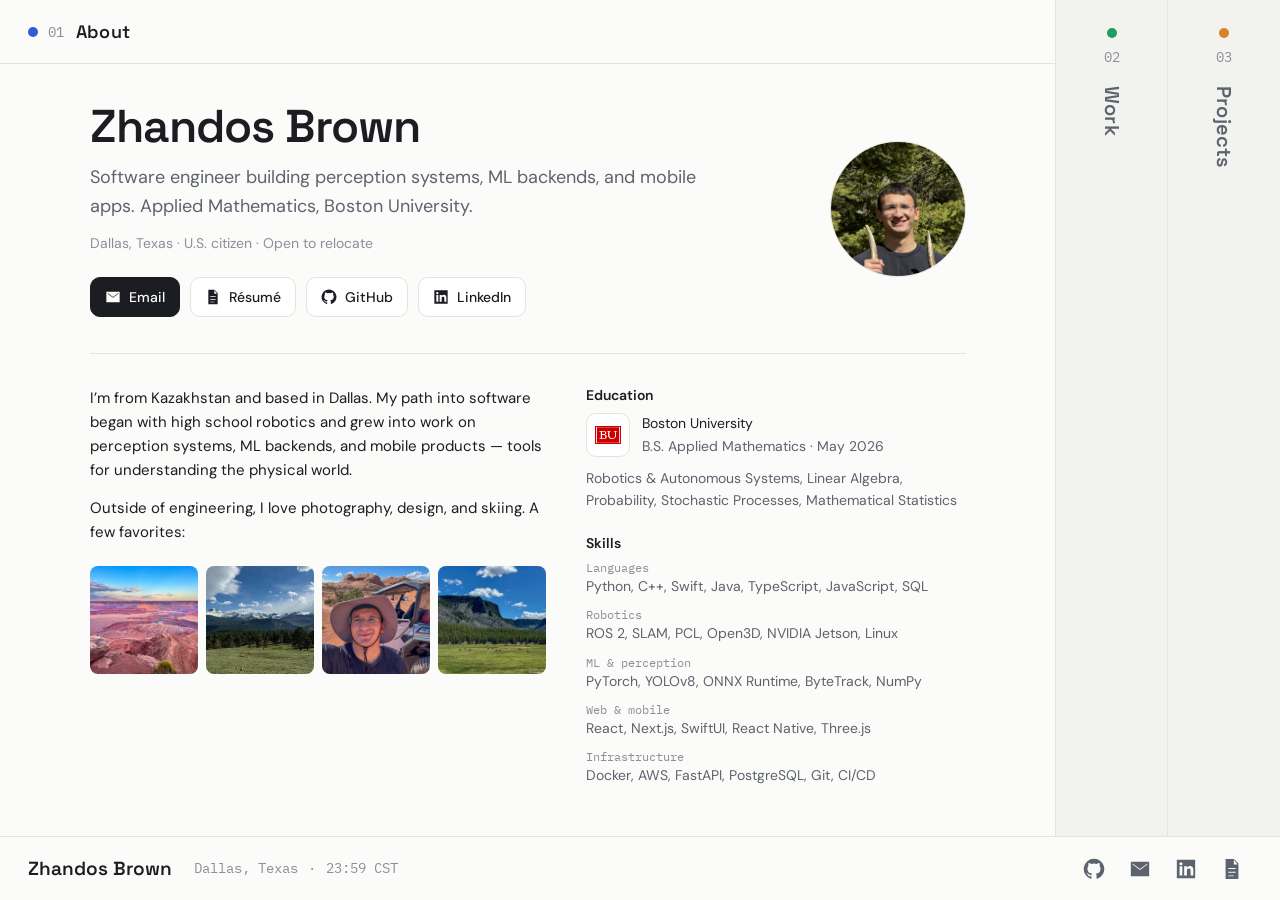
==== commit a6f2bb3d: "Wider panel tabs, larger footer, face-centred portrait, photo hover zoom, Ring Dynamics GIF, Kinetic" ====
--- a/index.html
+++ b/index.html
@@ -11,8 +11,8 @@
   <meta property="og:type" content="website">
   <title>Zhandos Brown — Software Engineer</title>
   <link rel="icon" type="image/svg+xml" href="data:image/svg+xml,%3Csvg%20xmlns%3D%27http%3A//www.w3.org/2000/svg%27%20viewBox%3D%270%200%2064%2064%27%3E%3Crect%20width%3D%2764%27%20height%3D%2764%27%20rx%3D%2714%27%20fill%3D%27%231b1d22%27/%3E%3Ctext%20x%3D%2732%27%20y%3D%2743%27%20text-anchor%3D%27middle%27%20font-family%3D%27Arial%2Csans-serif%27%20font-weight%3D%27700%27%20font-size%3D%2730%27%20fill%3D%27%23fbfbf9%27%3EZB%3C/text%3E%3C/svg%3E">
-  <link rel="stylesheet" href="panels.css?v=20261013-simple">
-  <script src="panels.js?v=20261013-simple" defer></script>
+  <link rel="stylesheet" href="panels.css?v=20261013-fixes">
+  <script src="panels.js?v=20261013-fixes" defer></script>
 </head>
 <body>
   <a class="skip-link" href="#about-content">Skip to content</a>
@@ -34,7 +34,7 @@
                 <a class="button" href="https://www.linkedin.com/in/zhanbrown/"><svg viewBox="0 0 24 24" aria-hidden="true"><path d="M2 2h20v20H2zm3 7v10h3V9zm1.5-4.5a1.7 1.7 0 1 0 0 3.4 1.7 1.7 0 0 0 0-3.4ZM10 9v10h3v-5.3c0-2.8 4-3 4 0V19h3v-6.4c0-4.9-5.2-4.7-7-2.3V9Z"/></svg>LinkedIn</a>
               </div>
             </div>
-            <img class="intro-portrait" src="zhandos-brown.webp" alt="Zhandos Brown" width="900" height="1200" fetchpriority="high">
+            <div class="portrait-frame"><img src="zhandos-brown.webp" alt="Zhandos Brown" width="900" height="1200" fetchpriority="high"></div>
           </div>
 
           <div class="about-grid">
@@ -42,10 +42,10 @@
               <p>I’m from Kazakhstan and based in Dallas. My path into software began with high school robotics and grew into work on perception systems, ML backends, and mobile products — tools for understanding the physical world.</p>
               <p>Outside of engineering, I love photography, design, and skiing. A few favorites:</p>
               <div class="photos">
-                <img src="photos/canyon.webp" alt="A winding river through pink sandstone canyons at sunset" width="1280" height="960" loading="lazy">
-                <img src="photos/mountains.webp" alt="Snow-dusted mountains above an open meadow and pine forest" width="720" height="1280" loading="lazy">
-                <img src="photos/desert-portrait.webp" alt="Me in a sun hat beside an off-road vehicle in the desert" width="1280" height="960" loading="lazy">
-                <img src="photos/meadow.webp" alt="Bison grazing in a green valley below forested cliffs" width="1280" height="960" loading="lazy">
+                <img src="photos/canyon.webp" alt="A winding river through pink sandstone canyons at sunset" width="1280" height="960" loading="lazy" tabindex="0">
+                <img src="photos/mountains.webp" alt="Snow-dusted mountains above an open meadow and pine forest" width="720" height="1280" loading="lazy" tabindex="0">
+                <img src="photos/desert-portrait.webp" alt="Me in a sun hat beside an off-road vehicle in the desert" width="1280" height="960" loading="lazy" tabindex="0">
+                <img src="photos/meadow.webp" alt="Bison grazing in a green valley below forested cliffs" width="1280" height="960" loading="lazy" tabindex="0">
               </div>
             </div>
             <div class="facts">
@@ -100,7 +100,7 @@
                   <li>Refactored a legacy monolithic iOS document-rendering engine into modular SwiftUI components, improving code maintainability and enabling 40% faster development cycles through declarative UI architecture.</li>
                   <li>Optimized content retrieval and rendering pipelines, achieving a 70% latency reduction (300 to 90 ms) and improving user experience across 100K+ daily active sessions.</li>
                 </ul>
-                <ul class="tags" aria-label="Tools"><li>Swift</li><li>SwiftUI</li><li>iOS</li></ul>
+                <ul class="tags" aria-label="Tools"><li>Swift</li><li>SwiftUI</li><li>iOS</li><li>GraphQL</li><li>REST APIs</li><li>Java</li><li>Jenkins</li></ul>
               </div>
             </li>
             <li class="job">
@@ -127,7 +127,7 @@
         <div class="inner">
           <div class="featured">
             <article class="feature">
-              <a class="shot" href="https://zhandolia.github.io/ring-dynamics/" aria-label="Open Ring Dynamics"><img src="previews/ring.png" alt="Ring Dynamics analysis dashboard" width="1280" height="720" loading="lazy"></a>
+              <a class="shot wide" href="https://zhandolia.github.io/ring-dynamics/fight/#sample" aria-label="Watch the Ring Dynamics sample analysis"><img src="previews/ring-dynamics.gif" alt="Ring Dynamics tracking both fighters with live activity, aggression, and ring-control metrics" width="600" height="273" loading="lazy"></a>
               <div>
                 <div class="feature-title"><img src="logos/ring-dynamics.svg" alt="" width="30" height="30"><h3>Ring Dynamics</h3></div>
                 <p class="kicker">Real-time pose-based combat analytics</p>
@@ -166,7 +166,7 @@
                   <li>4,488 3D points per frame, checked against 42 shared validation fixtures.</li>
                 </ul>
                 <ul class="tags" aria-label="Tools"><li>React</li><li>TypeScript</li><li>Three.js</li><li>Python</li></ul>
-                <p class="project-links"><a href="https://zhandolia.github.io/kinetic-robotics-studio/">Live demo →</a></p>
+                <p class="project-links"><a href="https://zhandolia.github.io/kinetic-robotics-studio/">Live demo →</a><a href="https://github.com/Zhandolia/kinetic-robotics-studio">Code →</a></p>
               </div>
             </article>
           </div>
--- a/panels.css
+++ b/panels.css
@@ -63,26 +63,26 @@
 .about-panel{--dot:var(--about)}
 .work-panel{--dot:var(--work)}
 .projects-panel{--dot:var(--projects)}
-.panel-tab{display:flex;align-items:center;gap:12px;width:100%;height:60px;padding:0 24px;border:0;border-bottom:1px solid var(--line);background:transparent;text-align:left}
-.panel-number{font:13px var(--mono);color:var(--faint)}
-.panel-number:before{content:'';display:inline-block;width:8px;height:8px;border-radius:50%;background:var(--dot);margin-right:10px;vertical-align:1px}
-.panel-label{font:600 16px var(--head);letter-spacing:.01em}
+.panel-tab{display:flex;align-items:center;gap:12px;width:100%;height:64px;padding:0 28px;border:0;border-bottom:1px solid var(--line);background:transparent;text-align:left}
+.panel-number{font:14px var(--mono);color:var(--faint)}
+.panel-number:before{content:'';display:inline-block;width:10px;height:10px;border-radius:50%;background:var(--dot);margin-right:10px;vertical-align:0}
+.panel-label{font:600 18px var(--head);letter-spacing:.01em}
 .panel.active .panel-tab{cursor:default}
 .panel-content{overflow:auto;outline:none;scrollbar-width:thin;scrollbar-color:var(--line) transparent}
 .inner{max-width:940px;margin:0 auto;padding:36px 32px 56px}
 
 /* Geometry: desktop panels expand horizontally; collapsed ones become slim vertical tabs. */
 .panels-ready{height:100dvh;overflow:hidden}
-.panels-ready .panels{display:flex;height:calc(100dvh - 52px);overflow:hidden}
-.panels-ready .panel{flex:0 0 68px;min-width:0;min-height:0;display:flex;flex-direction:column;transition:flex-basis .5s cubic-bezier(.22,.8,.22,1),flex-grow .5s cubic-bezier(.22,.8,.22,1)}
+.panels-ready .panels{display:flex;height:calc(100dvh - 64px);overflow:hidden}
+.panels-ready .panel{flex:0 0 112px;min-width:0;min-height:0;display:flex;flex-direction:column;transition:flex-basis .5s cubic-bezier(.22,.8,.22,1),flex-grow .5s cubic-bezier(.22,.8,.22,1)}
 .panels-ready .panel.active{flex:1 1 0%}
 .panels-ready .panel>h2{flex:0 0 auto}
 .panels-ready .panel-content{flex:1;min-height:0;overflow-x:hidden}
 .panels-ready .panel:not(.active){background:var(--tab)}
-.panels-ready .panel:not(.active) .panel-tab{position:absolute;inset:0;height:100%;flex-direction:column;align-items:center;justify-content:flex-start;gap:18px;padding:22px 0;border-bottom:0}
+.panels-ready .panel:not(.active) .panel-tab{position:absolute;inset:0;height:100%;flex-direction:column;align-items:center;justify-content:flex-start;gap:20px;padding:28px 0;border-bottom:0}
 .panels-ready .panel:not(.active) .panel-tab:hover{background:var(--accent-soft)}
 .panels-ready .panel:not(.active) .panel-number:before{display:block;margin:0 auto 10px}
-.panels-ready .panel:not(.active) .panel-label{writing-mode:vertical-rl;color:var(--muted)}
+.panels-ready .panel:not(.active) .panel-label{writing-mode:vertical-rl;color:var(--muted);font-size:20px}
 .panels-ready .panel:not(.active) .panel-tab:hover .panel-label{color:var(--text)}
 
 /* ---------- About ---------- */
@@ -90,7 +90,9 @@
 .intro h1{font:600 clamp(32px,5vw,46px)/1.15 var(--head);letter-spacing:-.02em;margin:0}
 .tagline{font-size:18px;color:var(--muted);margin-top:10px;max-width:34em}
 .meta{font-size:14px;color:var(--faint);margin-top:12px}
-.intro-portrait{width:136px;height:136px;border-radius:50%;object-fit:cover;object-position:50% 25%;border:1px solid var(--line)}
+/* Crops the full-length photo to a face-centred circle: face sits at ~(56.7%, 52.1%) of the source image. */
+.portrait-frame{position:relative;width:136px;height:136px;border-radius:50%;overflow:hidden;border:1px solid var(--line)}
+.portrait-frame img{position:absolute;width:330%;max-width:none;height:auto;left:-137%;top:-179%}
 .links{display:flex;flex-wrap:wrap;gap:10px;margin-top:22px}
 .button{display:inline-flex;align-items:center;gap:8px;padding:8px 14px;border:1px solid var(--line);border-radius:10px;color:var(--text);font-size:14px;font-weight:500;background:var(--surface)}
 .button:hover{border-color:var(--accent);color:var(--accent);text-decoration:none}
@@ -100,7 +102,10 @@
 .about-grid{display:grid;grid-template-columns:1.2fr 1fr;gap:40px;padding-top:32px}
 .about-text p+p{margin-top:14px}
 .photos{display:grid;grid-template-columns:repeat(4,1fr);gap:8px;margin-top:22px}
-.photos img{width:100%;aspect-ratio:1;object-fit:cover;border-radius:8px}
+.photos img{position:relative;width:100%;aspect-ratio:1;object-fit:cover;border-radius:8px;cursor:zoom-in;transition:transform .25s ease,box-shadow .25s ease}
+.photos img:hover,.photos img:focus-visible{z-index:2;transform:scale(2.2);box-shadow:0 12px 40px #0006;outline:none}
+.photos img:first-child{transform-origin:left center}
+.photos img:last-child{transform-origin:right center}
 .facts{display:grid;gap:22px;align-content:start}
 .facts h3{font:600 14px var(--body)}
 .facts p,.facts dd{color:var(--muted);font-size:14px}
@@ -134,6 +139,8 @@
 .feature .shot{display:block;border-radius:8px;overflow:hidden;border:1px solid var(--line);aspect-ratio:16/9;background:var(--bg)}
 .feature .shot img{width:100%;height:100%;object-fit:cover;object-position:top left;transition:transform .3s ease}
 .feature .shot:hover img{transform:scale(1.02)}
+.feature .shot.wide{aspect-ratio:600/273;background:#000}
+.feature .shot.wide img{object-fit:contain;object-position:center}
 .feature-title{display:flex;align-items:center;gap:10px}
 .feature-title img{width:30px;height:30px;border-radius:7px}
 .feature h3{font:600 20px var(--head)}
@@ -154,35 +161,41 @@
 .card .stack{font:12px var(--mono);color:var(--faint);margin-top:12px}
 
 /* ---------- Footer ---------- */
-footer{height:52px;display:flex;align-items:center;gap:18px;padding:0 24px;border-top:1px solid var(--line);background:var(--bg);font-size:13px;color:var(--faint)}
-.footer-name{font:600 15px var(--head);color:var(--text);white-space:nowrap}
+footer{height:64px;display:flex;align-items:center;gap:22px;padding:0 28px;border-top:1px solid var(--line);background:var(--bg);font-size:15px;color:var(--faint)}
+.footer-name{font:600 19px var(--head);color:var(--text);white-space:nowrap}
 .footer-name:hover{text-decoration:none}
-.footer-meta{display:flex;gap:8px;font-family:var(--mono);font-size:12px}
-footer nav{display:flex;gap:4px;margin-left:auto}
-footer nav a{display:flex;padding:8px;border-radius:8px;color:var(--muted)}
+.footer-meta{display:flex;gap:10px;font-family:var(--mono);font-size:14px}
+footer nav{display:flex;gap:6px;margin-left:auto}
+footer nav a{display:flex;padding:9px;border-radius:9px;color:var(--muted)}
 footer nav a:hover{color:var(--text);background:var(--accent-soft)}
-footer svg{width:17px;height:17px;fill:currentColor}
+footer svg{width:22px;height:22px;fill:currentColor}
 
 @media (max-width:900px){
   .feature{grid-template-columns:1fr;gap:18px}
   .about-grid{grid-template-columns:1fr}
 }
 @media (max-width:767px){
-  .panels-ready .panels{height:calc(100dvh - 52px);flex-direction:column}
-  .panels-ready .panel{flex:0 0 52px;border-right:0;border-bottom:1px solid var(--line)}
+  .panels-ready .panels{height:calc(100dvh - 60px);flex-direction:column}
+  .panels-ready .panel{flex:0 0 60px;border-right:0;border-bottom:1px solid var(--line)}
   .panels-ready .panel.active{flex:1 1 0%}
-  .panel-tab{height:52px;padding:0 16px}
-  .panels-ready .panel:not(.active) .panel-tab{position:static;height:52px;flex-direction:row;justify-content:flex-start;padding:0 16px;gap:12px}
+  .panel-tab{height:60px;padding:0 18px}
+  .panels-ready .panel:not(.active) .panel-tab{position:static;height:60px;flex-direction:row;justify-content:flex-start;padding:0 18px;gap:12px}
   .panels-ready .panel:not(.active) .panel-number:before{display:inline-block;margin:0 10px 0 0}
-  .panels-ready .panel:not(.active) .panel-label{writing-mode:horizontal-tb}
+  .panels-ready .panel:not(.active) .panel-label{writing-mode:horizontal-tb;font-size:18px}
   .inner{padding:24px 16px 40px}
   .intro{grid-template-columns:1fr;gap:18px}
-  .intro-portrait{width:88px;height:88px;grid-row:1}
+  .portrait-frame{width:96px;height:96px;grid-row:1}
   .photos{grid-template-columns:repeat(2,1fr)}
+  .photos img:nth-child(odd){transform-origin:left center}
+  .photos img:nth-child(even){transform-origin:right center}
+  .photos img:hover,.photos img:focus-visible{transform:scale(1.8)}
   .job{grid-template-columns:1fr;gap:10px}
   .feature{padding:14px}
-  footer{padding:0 12px}
+  footer{height:60px;padding:0 14px}
+  .footer-name{font-size:17px}
   .footer-meta{display:none}
-}
-@media (prefers-reduced-motion:reduce){.panels-ready .panel,.card,.feature .shot img{transition:none}}
+  footer nav{gap:2px}
+  footer svg{width:20px;height:20px}
+}
+@media (prefers-reduced-motion:reduce){.panels-ready .panel,.card,.feature .shot img,.photos img{transition:none}}
 @media print{.panels-ready{height:auto;overflow:visible}.panels-ready .panels{display:block;height:auto}.panel-content[hidden]{display:block!important}.panels-ready .panel:not(.active) .panel-tab{position:static;height:60px;flex-direction:row}.panels-ready .panel:not(.active) .panel-label{writing-mode:horizontal-tb}footer{display:none}}
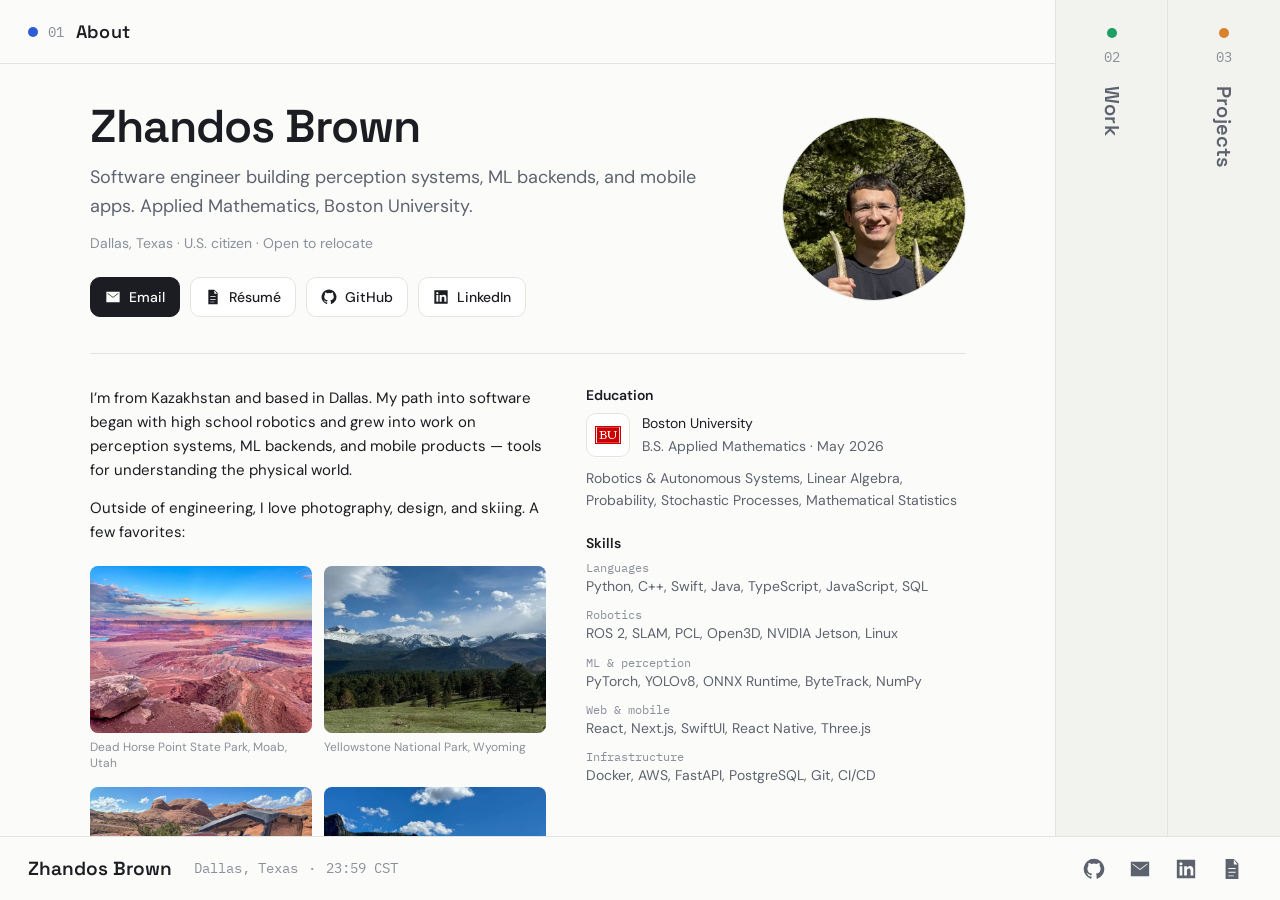
==== commit d7d91f2d: "Larger portrait; captioned 2x2 photo grid" ====
--- a/index.html
+++ b/index.html
@@ -11,7 +11,7 @@
   <meta property="og:type" content="website">
   <title>Zhandos Brown — Software Engineer</title>
   <link rel="icon" type="image/svg+xml" href="data:image/svg+xml,%3Csvg%20xmlns%3D%27http%3A//www.w3.org/2000/svg%27%20viewBox%3D%270%200%2064%2064%27%3E%3Crect%20width%3D%2764%27%20height%3D%2764%27%20rx%3D%2714%27%20fill%3D%27%231b1d22%27/%3E%3Ctext%20x%3D%2732%27%20y%3D%2743%27%20text-anchor%3D%27middle%27%20font-family%3D%27Arial%2Csans-serif%27%20font-weight%3D%27700%27%20font-size%3D%2730%27%20fill%3D%27%23fbfbf9%27%3EZB%3C/text%3E%3C/svg%3E">
-  <link rel="stylesheet" href="panels.css?v=20261013-fixes">
+  <link rel="stylesheet" href="panels.css?v=20261013-captions">
   <script src="panels.js?v=20261013-fixes" defer></script>
 </head>
 <body>
@@ -42,10 +42,10 @@
               <p>I’m from Kazakhstan and based in Dallas. My path into software began with high school robotics and grew into work on perception systems, ML backends, and mobile products — tools for understanding the physical world.</p>
               <p>Outside of engineering, I love photography, design, and skiing. A few favorites:</p>
               <div class="photos">
-                <img src="photos/canyon.webp" alt="A winding river through pink sandstone canyons at sunset" width="1280" height="960" loading="lazy" tabindex="0">
-                <img src="photos/mountains.webp" alt="Snow-dusted mountains above an open meadow and pine forest" width="720" height="1280" loading="lazy" tabindex="0">
-                <img src="photos/desert-portrait.webp" alt="Me in a sun hat beside an off-road vehicle in the desert" width="1280" height="960" loading="lazy" tabindex="0">
-                <img src="photos/meadow.webp" alt="Bison grazing in a green valley below forested cliffs" width="1280" height="960" loading="lazy" tabindex="0">
+                <figure><img src="photos/canyon.webp" alt="A winding river through pink sandstone canyons at sunset" width="1280" height="960" loading="lazy" tabindex="0"><figcaption>Dead Horse Point State Park, Moab, Utah</figcaption></figure>
+                <figure><img src="photos/mountains.webp" alt="Snow-dusted mountains above an open meadow and pine forest" width="720" height="1280" loading="lazy" tabindex="0"><figcaption>Yellowstone National Park, Wyoming</figcaption></figure>
+                <figure><img src="photos/desert-portrait.webp" alt="Me in a sun hat beside an off-road vehicle in the desert" width="1280" height="960" loading="lazy" tabindex="0"><figcaption>Moab, Utah</figcaption></figure>
+                <figure><img src="photos/meadow.webp" alt="Bison grazing in a green valley below forested cliffs" width="1280" height="960" loading="lazy" tabindex="0"><figcaption>Yellowstone National Park, Wyoming</figcaption></figure>
               </div>
             </div>
             <div class="facts">
--- a/panels.css
+++ b/panels.css
@@ -91,7 +91,7 @@
 .tagline{font-size:18px;color:var(--muted);margin-top:10px;max-width:34em}
 .meta{font-size:14px;color:var(--faint);margin-top:12px}
 /* Crops the full-length photo to a face-centred circle: face sits at ~(56.7%, 52.1%) of the source image. */
-.portrait-frame{position:relative;width:136px;height:136px;border-radius:50%;overflow:hidden;border:1px solid var(--line)}
+.portrait-frame{position:relative;width:184px;height:184px;border-radius:50%;overflow:hidden;border:1px solid var(--line)}
 .portrait-frame img{position:absolute;width:330%;max-width:none;height:auto;left:-137%;top:-179%}
 .links{display:flex;flex-wrap:wrap;gap:10px;margin-top:22px}
 .button{display:inline-flex;align-items:center;gap:8px;padding:8px 14px;border:1px solid var(--line);border-radius:10px;color:var(--text);font-size:14px;font-weight:500;background:var(--surface)}
@@ -101,11 +101,12 @@
 .button svg{width:16px;height:16px;fill:currentColor}
 .about-grid{display:grid;grid-template-columns:1.2fr 1fr;gap:40px;padding-top:32px}
 .about-text p+p{margin-top:14px}
-.photos{display:grid;grid-template-columns:repeat(4,1fr);gap:8px;margin-top:22px}
-.photos img{position:relative;width:100%;aspect-ratio:1;object-fit:cover;border-radius:8px;cursor:zoom-in;transition:transform .25s ease,box-shadow .25s ease}
-.photos img:hover,.photos img:focus-visible{z-index:2;transform:scale(2.2);box-shadow:0 12px 40px #0006;outline:none}
-.photos img:first-child{transform-origin:left center}
-.photos img:last-child{transform-origin:right center}
+.photos{display:grid;grid-template-columns:repeat(2,1fr);gap:16px 12px;margin-top:22px}
+.photos img{position:relative;width:100%;aspect-ratio:4/3;object-fit:cover;border-radius:8px;cursor:zoom-in;transition:transform .25s ease,box-shadow .25s ease}
+.photos img:hover,.photos img:focus-visible{z-index:2;transform:scale(1.7);box-shadow:0 12px 40px #0006;outline:none}
+.photos figure:nth-child(odd) img{transform-origin:left center}
+.photos figure:nth-child(even) img{transform-origin:right center}
+.photos figcaption{font-size:12px;line-height:1.35;color:var(--faint);margin-top:6px}
 .facts{display:grid;gap:22px;align-content:start}
 .facts h3{font:600 14px var(--body)}
 .facts p,.facts dd{color:var(--muted);font-size:14px}
@@ -184,11 +185,8 @@
   .panels-ready .panel:not(.active) .panel-label{writing-mode:horizontal-tb;font-size:18px}
   .inner{padding:24px 16px 40px}
   .intro{grid-template-columns:1fr;gap:18px}
-  .portrait-frame{width:96px;height:96px;grid-row:1}
-  .photos{grid-template-columns:repeat(2,1fr)}
-  .photos img:nth-child(odd){transform-origin:left center}
-  .photos img:nth-child(even){transform-origin:right center}
-  .photos img:hover,.photos img:focus-visible{transform:scale(1.8)}
+  .portrait-frame{width:128px;height:128px;grid-row:1}
+  .photos img:hover,.photos img:focus-visible{transform:scale(1.6)}
   .job{grid-template-columns:1fr;gap:10px}
   .feature{padding:14px}
   footer{height:60px;padding:0 14px}
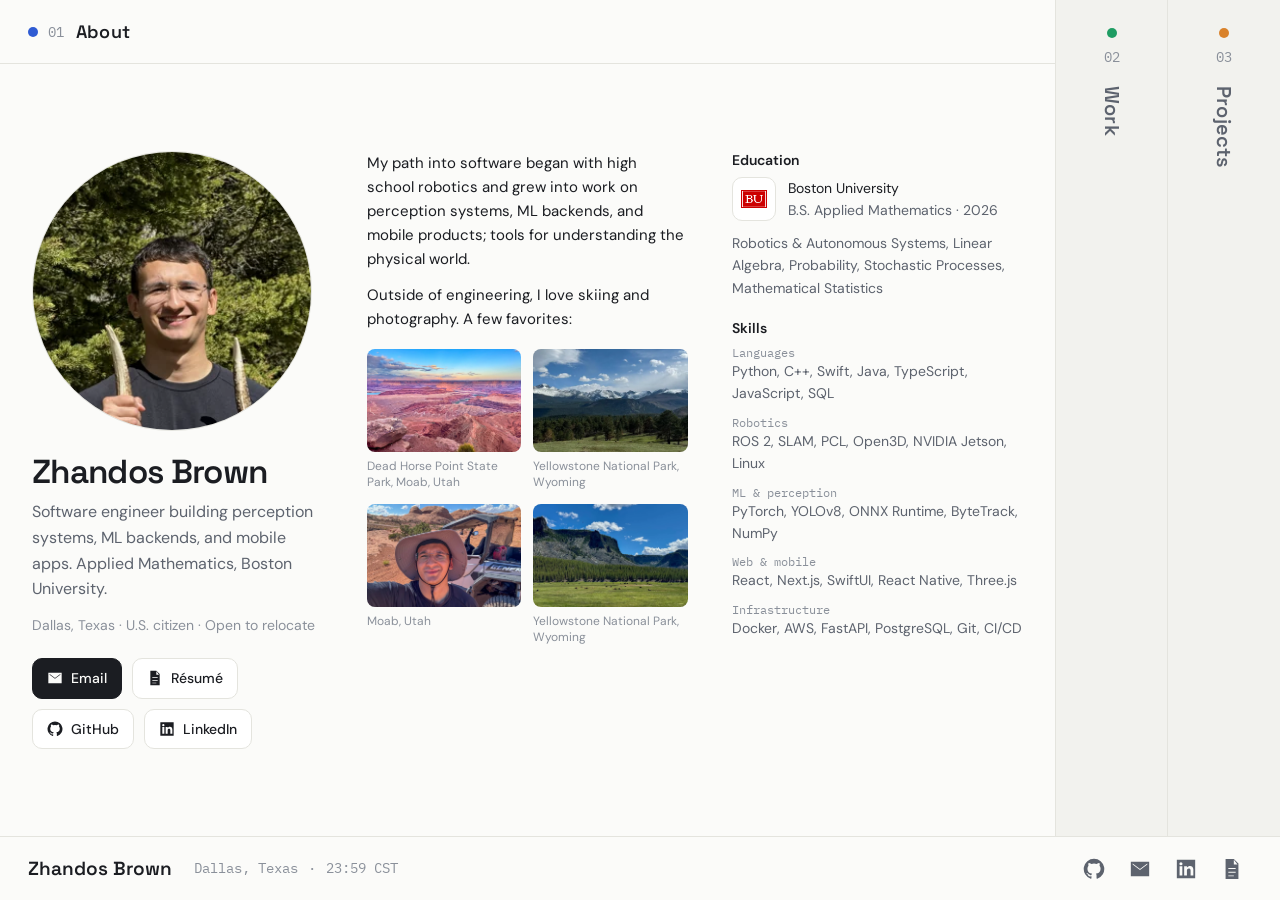
==== commit b16a93a3: "Fit About on one screen with a larger portrait; new About copy; Ring Dynamics GIF from 0:17-0:30" ====
--- a/index.html
+++ b/index.html
@@ -11,7 +11,7 @@
   <meta property="og:type" content="website">
   <title>Zhandos Brown — Software Engineer</title>
   <link rel="icon" type="image/svg+xml" href="data:image/svg+xml,%3Csvg%20xmlns%3D%27http%3A//www.w3.org/2000/svg%27%20viewBox%3D%270%200%2064%2064%27%3E%3Crect%20width%3D%2764%27%20height%3D%2764%27%20rx%3D%2714%27%20fill%3D%27%231b1d22%27/%3E%3Ctext%20x%3D%2732%27%20y%3D%2743%27%20text-anchor%3D%27middle%27%20font-family%3D%27Arial%2Csans-serif%27%20font-weight%3D%27700%27%20font-size%3D%2730%27%20fill%3D%27%23fbfbf9%27%3EZB%3C/text%3E%3C/svg%3E">
-  <link rel="stylesheet" href="panels.css?v=20261013-captions">
+  <link rel="stylesheet" href="panels.css?v=20261013-about">
   <script src="panels.js?v=20261013-fixes" defer></script>
 </head>
 <body>
@@ -21,8 +21,9 @@
     <section class="panel about-panel" id="about">
       <h2><button class="panel-tab" type="button" aria-expanded="true" aria-controls="about-content"><span class="panel-number">01</span><span class="panel-label">About</span></button></h2>
       <div class="panel-content" id="about-content" tabindex="0" role="region" aria-label="About">
-        <div class="inner">
-          <div class="intro">
+        <div class="inner about-layout">
+          <div class="profile">
+            <div class="portrait-frame"><img src="zhandos-brown.webp" alt="Zhandos Brown" width="900" height="1200" fetchpriority="high"></div>
             <div>
               <h1>Zhandos Brown</h1>
               <p class="tagline">Software engineer building perception systems, ML backends, and mobile apps. Applied Mathematics, Boston University.</p>
@@ -34,13 +35,11 @@
                 <a class="button" href="https://www.linkedin.com/in/zhanbrown/"><svg viewBox="0 0 24 24" aria-hidden="true"><path d="M2 2h20v20H2zm3 7v10h3V9zm1.5-4.5a1.7 1.7 0 1 0 0 3.4 1.7 1.7 0 0 0 0-3.4ZM10 9v10h3v-5.3c0-2.8 4-3 4 0V19h3v-6.4c0-4.9-5.2-4.7-7-2.3V9Z"/></svg>LinkedIn</a>
               </div>
             </div>
-            <div class="portrait-frame"><img src="zhandos-brown.webp" alt="Zhandos Brown" width="900" height="1200" fetchpriority="high"></div>
           </div>
 
-          <div class="about-grid">
             <div class="about-text">
-              <p>I’m from Kazakhstan and based in Dallas. My path into software began with high school robotics and grew into work on perception systems, ML backends, and mobile products — tools for understanding the physical world.</p>
-              <p>Outside of engineering, I love photography, design, and skiing. A few favorites:</p>
+              <p>My path into software began with high school robotics and grew into work on perception systems, ML backends, and mobile products; tools for understanding the physical world.</p>
+              <p>Outside of engineering, I love skiing and photography. A few favorites:</p>
               <div class="photos">
                 <figure><img src="photos/canyon.webp" alt="A winding river through pink sandstone canyons at sunset" width="1280" height="960" loading="lazy" tabindex="0"><figcaption>Dead Horse Point State Park, Moab, Utah</figcaption></figure>
                 <figure><img src="photos/mountains.webp" alt="Snow-dusted mountains above an open meadow and pine forest" width="720" height="1280" loading="lazy" tabindex="0"><figcaption>Yellowstone National Park, Wyoming</figcaption></figure>
@@ -53,7 +52,7 @@
                 <h3>Education</h3>
                 <div class="edu">
                   <img class="logo" src="logos/bu.png" alt="" width="40" height="40" loading="lazy">
-                  <div><p class="name">Boston University</p><p>B.S. Applied Mathematics · May 2026</p></div>
+                  <div><p class="name">Boston University</p><p>B.S. Applied Mathematics · 2026</p></div>
                 </div>
                 <p class="coursework">Robotics &amp; Autonomous Systems, Linear Algebra, Probability, Stochastic Processes, Mathematical Statistics</p>
               </div>
@@ -68,7 +67,6 @@
                 </dl>
               </div>
             </div>
-          </div>
         </div>
       </div>
     </section>
@@ -127,7 +125,7 @@
         <div class="inner">
           <div class="featured">
             <article class="feature">
-              <a class="shot wide" href="https://zhandolia.github.io/ring-dynamics/fight/#sample" aria-label="Watch the Ring Dynamics sample analysis"><img src="previews/ring-dynamics.gif" alt="Ring Dynamics tracking both fighters with live activity, aggression, and ring-control metrics" width="600" height="273" loading="lazy"></a>
+              <a class="shot wide" href="https://zhandolia.github.io/ring-dynamics/fight/#sample" aria-label="Watch the Ring Dynamics sample analysis"><img src="previews/ring-dynamics.gif" alt="Ring Dynamics tracking both fighters with live activity, aggression, and ring-control metrics" width="560" height="254" loading="lazy"></a>
               <div>
                 <div class="feature-title"><img src="logos/ring-dynamics.svg" alt="" width="30" height="30"><h3>Ring Dynamics</h3></div>
                 <p class="kicker">Real-time pose-based combat analytics</p>
--- a/panels.css
+++ b/panels.css
@@ -86,12 +86,14 @@
 .panels-ready .panel:not(.active) .panel-tab:hover .panel-label{color:var(--text)}
 
 /* ---------- About ---------- */
-.intro{display:grid;grid-template-columns:1fr auto;gap:32px;align-items:center;padding-bottom:36px;border-bottom:1px solid var(--line)}
-.intro h1{font:600 clamp(32px,5vw,46px)/1.15 var(--head);letter-spacing:-.02em;margin:0}
-.tagline{font-size:18px;color:var(--muted);margin-top:10px;max-width:34em}
+/* Three columns sized to fit one desktop screen without scrolling: profile · story + photos · education + skills. */
+.about-layout{max-width:1200px;min-height:100%;display:grid;grid-template-columns:minmax(250px,1fr) minmax(0,1.1fr) minmax(0,1fr);gap:24px 44px;align-content:center;align-items:start;padding-top:28px;padding-bottom:28px}
+.profile h1{font:600 clamp(28px,2.6vw,38px)/1.15 var(--head);letter-spacing:-.02em;margin:0}
+.profile .portrait-frame{margin-bottom:22px}
+.tagline{font-size:16px;color:var(--muted);margin-top:8px;max-width:34em}
 .meta{font-size:14px;color:var(--faint);margin-top:12px}
 /* Crops the full-length photo to a face-centred circle: face sits at ~(56.7%, 52.1%) of the source image. */
-.portrait-frame{position:relative;width:184px;height:184px;border-radius:50%;overflow:hidden;border:1px solid var(--line)}
+.portrait-frame{position:relative;width:clamp(200px,34vh,280px);aspect-ratio:1;border-radius:50%;overflow:hidden;border:1px solid var(--line)}
 .portrait-frame img{position:absolute;width:330%;max-width:none;height:auto;left:-137%;top:-179%}
 .links{display:flex;flex-wrap:wrap;gap:10px;margin-top:22px}
 .button{display:inline-flex;align-items:center;gap:8px;padding:8px 14px;border:1px solid var(--line);border-radius:10px;color:var(--text);font-size:14px;font-weight:500;background:var(--surface)}
@@ -99,15 +101,14 @@
 .button.primary{background:var(--text);color:var(--bg);border-color:var(--text)}
 .button.primary:hover{background:var(--accent);border-color:var(--accent);color:#fff}
 .button svg{width:16px;height:16px;fill:currentColor}
-.about-grid{display:grid;grid-template-columns:1.2fr 1fr;gap:40px;padding-top:32px}
-.about-text p+p{margin-top:14px}
-.photos{display:grid;grid-template-columns:repeat(2,1fr);gap:16px 12px;margin-top:22px}
-.photos img{position:relative;width:100%;aspect-ratio:4/3;object-fit:cover;border-radius:8px;cursor:zoom-in;transition:transform .25s ease,box-shadow .25s ease}
+.about-text p+p{margin-top:12px}
+.photos{display:grid;grid-template-columns:repeat(2,1fr);gap:14px 12px;margin-top:18px}
+.photos img{position:relative;width:100%;aspect-ratio:3/2;object-fit:cover;border-radius:8px;cursor:zoom-in;transition:transform .25s ease,box-shadow .25s ease}
 .photos img:hover,.photos img:focus-visible{z-index:2;transform:scale(1.7);box-shadow:0 12px 40px #0006;outline:none}
 .photos figure:nth-child(odd) img{transform-origin:left center}
 .photos figure:nth-child(even) img{transform-origin:right center}
 .photos figcaption{font-size:12px;line-height:1.35;color:var(--faint);margin-top:6px}
-.facts{display:grid;gap:22px;align-content:start}
+.facts{display:grid;gap:20px;align-content:start}
 .facts h3{font:600 14px var(--body)}
 .facts p,.facts dd{color:var(--muted);font-size:14px}
 .edu{display:flex;gap:12px;align-items:center;margin-top:8px}
@@ -171,9 +172,19 @@
 footer nav a:hover{color:var(--text);background:var(--accent-soft)}
 footer svg{width:22px;height:22px;fill:currentColor}
 
+@media (min-width:768px) and (max-height:760px){
+  .about-layout{padding-top:16px;padding-bottom:16px}
+  .portrait-frame{width:clamp(160px,26vh,280px)}
+  .profile .portrait-frame{margin-bottom:16px}
+  .tagline{font-size:15px}
+  .links{margin-top:16px}
+}
+@media (max-width:1180px){
+  .about-layout{grid-template-columns:minmax(220px,.8fr) minmax(0,1.2fr)}
+  .facts{grid-column:1/-1;grid-template-columns:1fr 1fr;gap:32px}
+}
 @media (max-width:900px){
   .feature{grid-template-columns:1fr;gap:18px}
-  .about-grid{grid-template-columns:1fr}
 }
 @media (max-width:767px){
   .panels-ready .panels{height:calc(100dvh - 60px);flex-direction:column}
@@ -184,8 +195,9 @@
   .panels-ready .panel:not(.active) .panel-number:before{display:inline-block;margin:0 10px 0 0}
   .panels-ready .panel:not(.active) .panel-label{writing-mode:horizontal-tb;font-size:18px}
   .inner{padding:24px 16px 40px}
-  .intro{grid-template-columns:1fr;gap:18px}
-  .portrait-frame{width:128px;height:128px;grid-row:1}
+  .about-layout{grid-template-columns:1fr;gap:28px;min-height:0;align-content:start}
+  .facts{grid-template-columns:1fr;gap:20px}
+  .portrait-frame{width:168px}
   .photos img:hover,.photos img:focus-visible{transform:scale(1.6)}
   .job{grid-template-columns:1fr;gap:10px}
   .feature{padding:14px}
